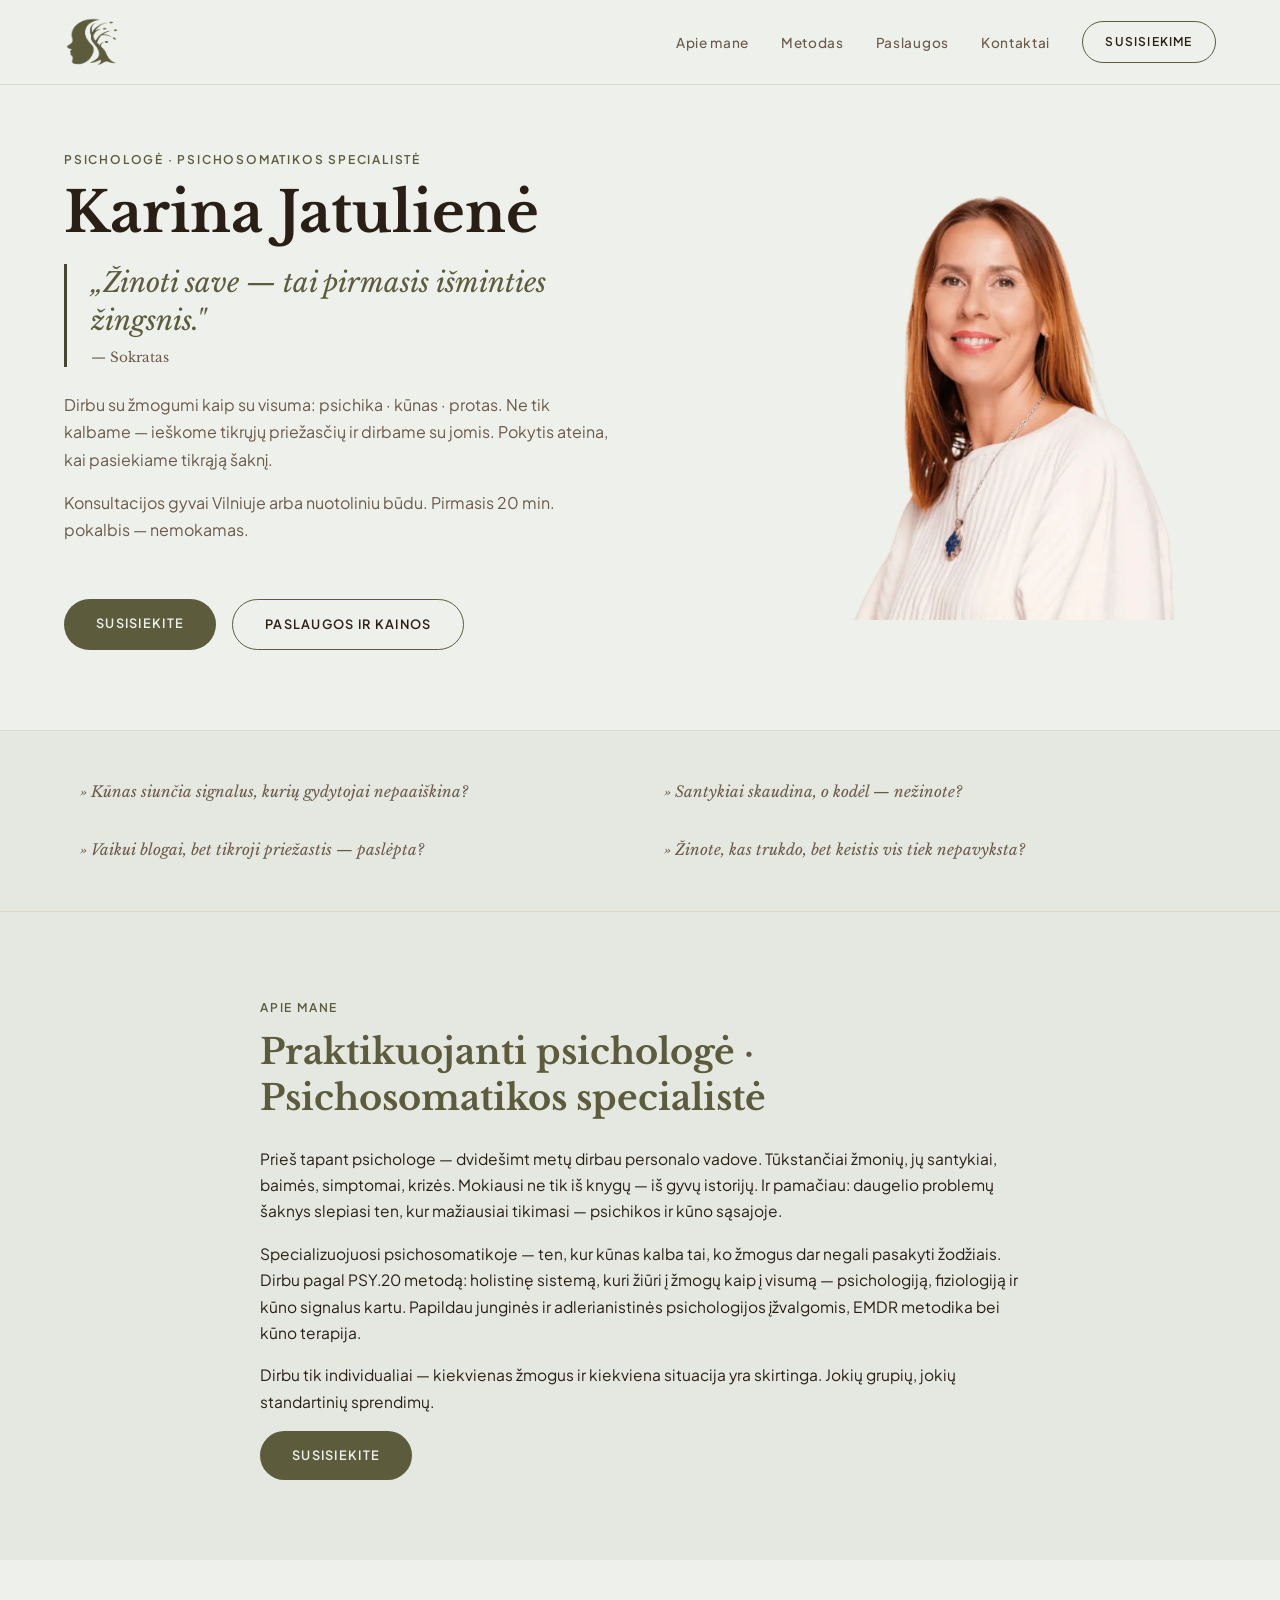
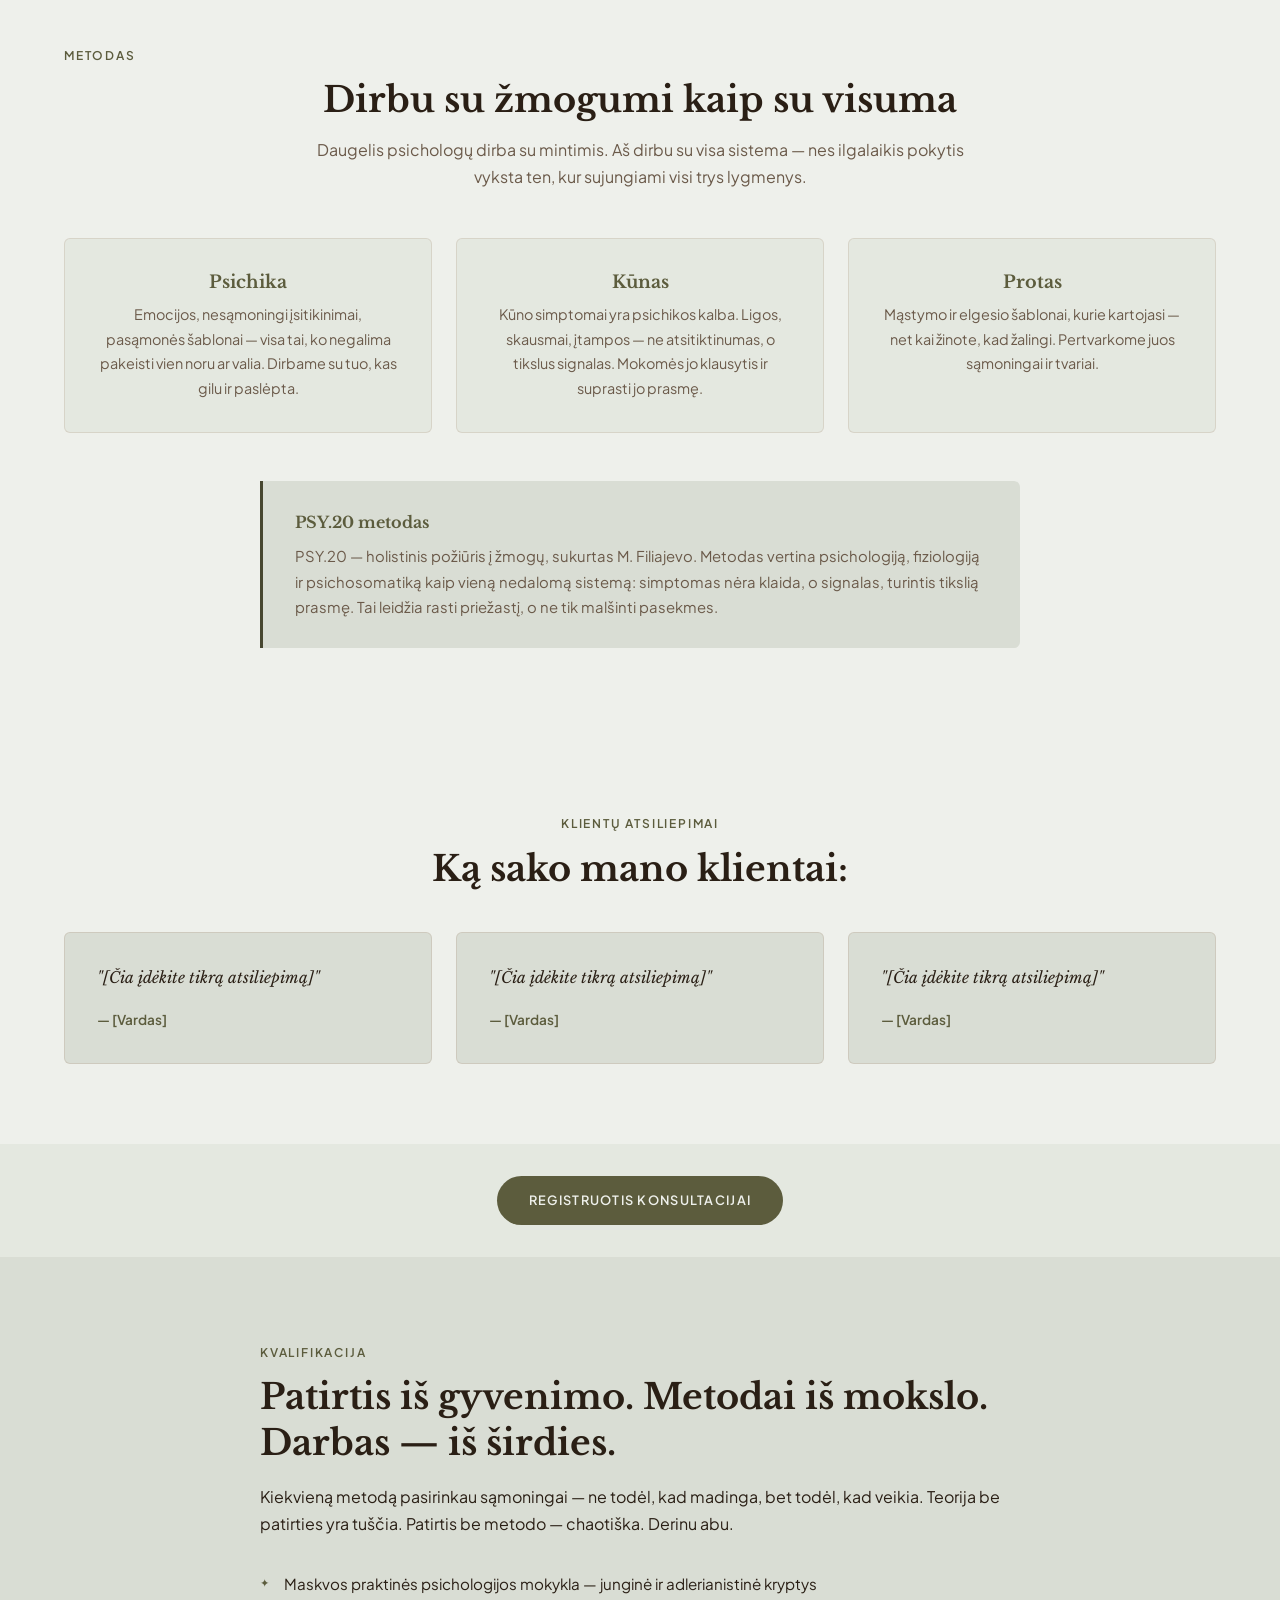
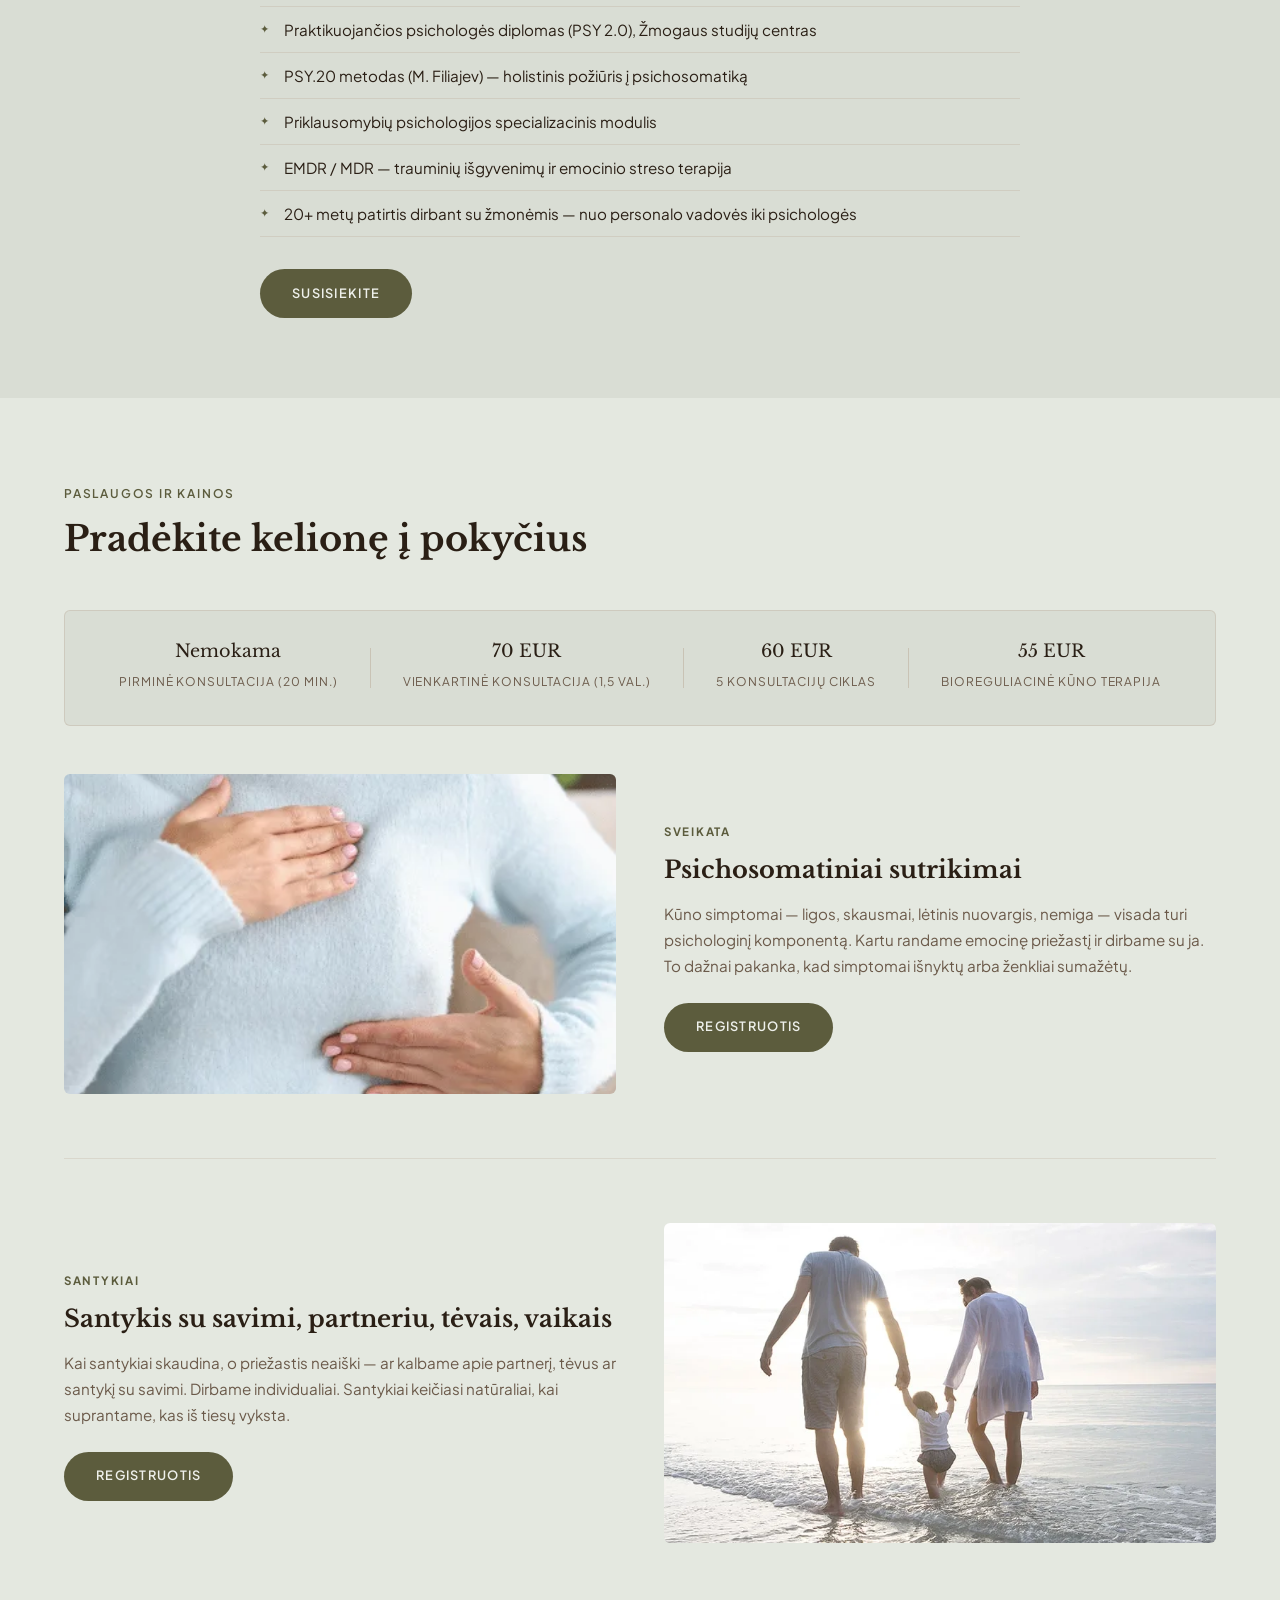
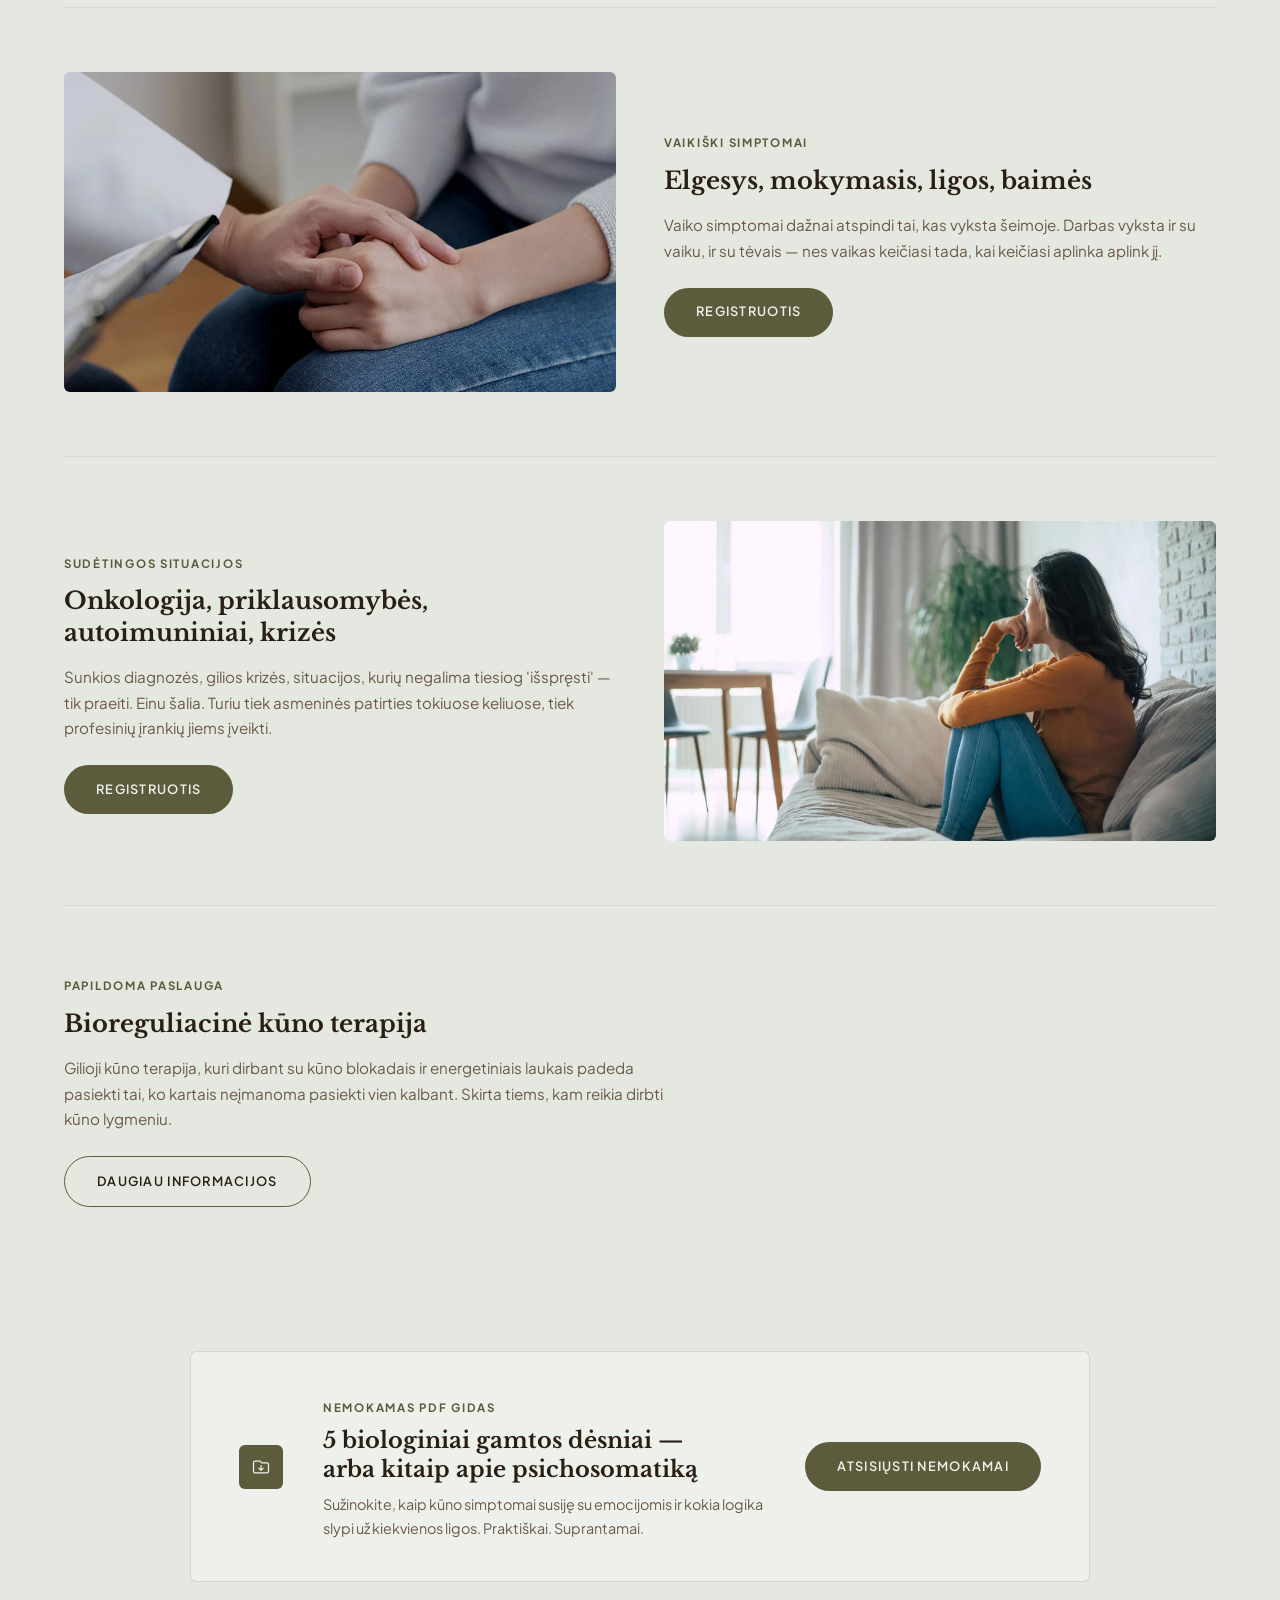
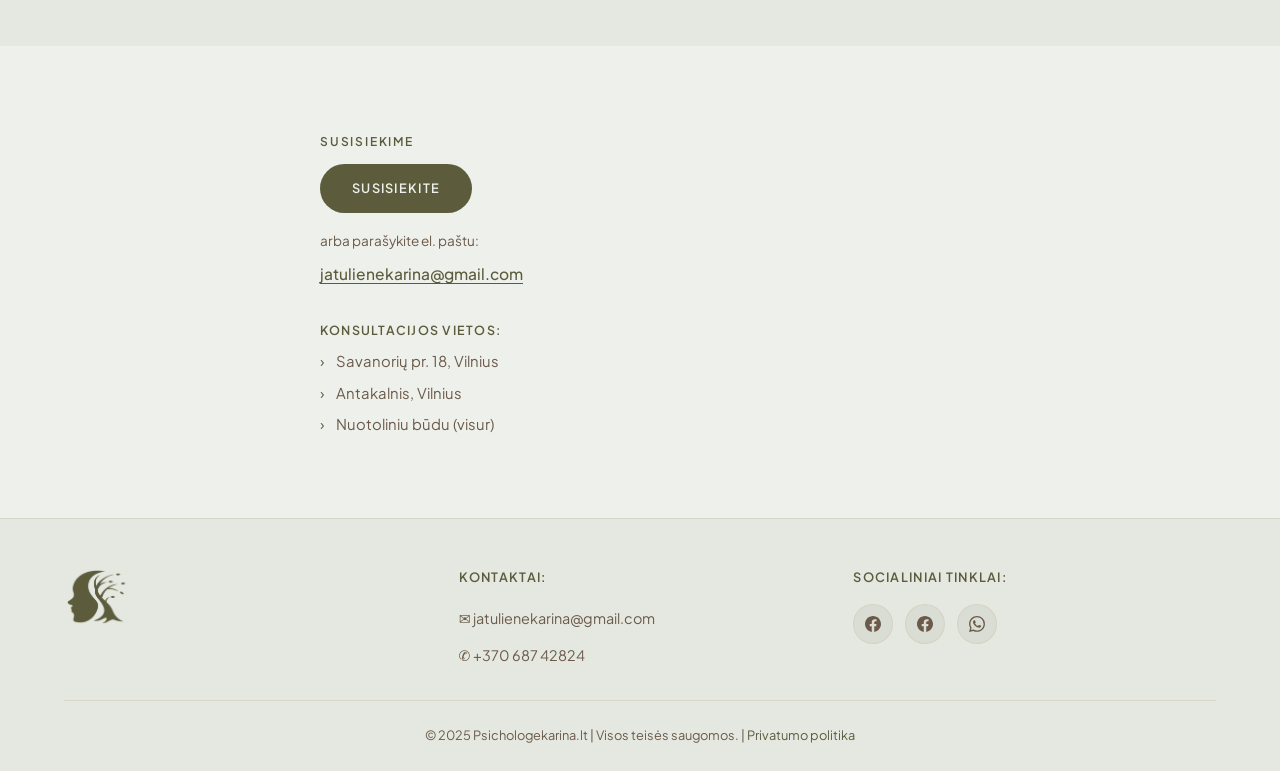
==== index.html @ c1a76a52 "Remove contact section title and intro text" ====
<!DOCTYPE html>
<html lang="lt">
<head>
  <meta charset="UTF-8">
  <meta name="viewport" content="width=device-width, initial-scale=1.0">
  <title>Psichologė Karina Jatulienė — Psichosomatika, Konsultacijos Vilniuje</title>
  <meta name="description" content="Praktikuojanti psichologė Karina Jatulienė, Vilnius. Psichosomatikos specialistė: kūno simptomai, santykiai, vaikų elgesys, onkologija. Registruokitės konsultacijai.">
  <meta name="keywords" content="psichologė, Karina Jatulienė, psichosomatika, psichologė Vilniuje, konsultacijos, psichologinė pagalba, santykiai, vaikų psichologas, PSY.20 metodas, Michail Filiajev">
  <meta name="robots" content="index, follow">
  <meta name="author" content="Karina Jatulienė">
  <link rel="canonical" href="https://psichologekarina.lt/">

  <!-- Open Graph / Facebook -->
  <meta property="og:type" content="website">
  <meta property="og:url" content="https://psichologekarina.lt/">
  <meta property="og:title" content="Psichologė Karina Jatulienė — Psichosomatika ir Konsultacijos">
  <meta property="og:description" content="Praktikuojanti psichologė, psichosomatikos specialistė. Konsultacijos dėl sveikatos, santykių, vaikų simptomų. Vilnius.">
  <meta property="og:image" content="https://psichologekarina.lt/assets/karina-face.png">
  <meta property="og:locale" content="lt_LT">

  <!-- Twitter Card -->
  <meta name="twitter:card" content="summary_large_image">
  <meta name="twitter:title" content="Psichologė Karina Jatulienė — Psichosomatika">
  <meta name="twitter:description" content="Praktikuojanti psichologė, psichosomatikos specialistė. Vilnius.">
  <meta name="twitter:image" content="https://psichologekarina.lt/assets/karina-face.png">

  <!-- Structured Data: Person + MedicalBusiness -->
  <script type="application/ld+json">
  {
    "@context": "https://schema.org",
    "@graph": [
      {
        "@type": "Person",
        "@id": "https://psichologekarina.lt/#person",
        "name": "Karina Jatulienė",
        "jobTitle": "Psichologė, psichosomatikos specialistė",
        "description": "Praktikuojanti psichologė Karina Jatulienė. Psichosomatikos specializacija, PSY.20 metodas (M. Filiajev), junginė ir adlerianistinė analizė, EMDR. 20+ metų patirtis dirbant su žmonėmis.",
        "url": "https://psichologekarina.lt/",
        "image": "https://psichologekarina.lt/assets/karina-face.png",
        "email": "jatulienekarina@gmail.com",
        "telephone": "+37068742824",
        "address": {
          "@type": "PostalAddress",
          "addressLocality": "Vilnius",
          "addressCountry": "LT"
        },
        "knowsAbout": ["psichosomatika", "santykių psichologija", "vaikų psichologija", "PSY.20 metodas", "EMDR terapija"]
      },
      {
        "@type": "MedicalBusiness",
        "@id": "https://psichologekarina.lt/#business",
        "name": "Psichologė Karina Jatulienė",
        "url": "https://psichologekarina.lt/",
        "telephone": "+37068742824",
        "email": "jatulienekarina@gmail.com",
        "image": "https://psichologekarina.lt/assets/logo.png",
        "description": "Psichologinės konsultacijos: psichosomatiniai sutrikimai, santykiai, vaikų simptomai, onkologiniai atvejai.",
        "address": {
          "@type": "PostalAddress",
          "addressLocality": "Vilnius",
          "addressCountry": "LT"
        },
        "priceRange": "€€",
        "medicalSpecialty": "Psichosomatika",
        "hasOfferCatalog": {
          "@type": "OfferCatalog",
          "name": "Psichologinės konsultacijos",
          "itemListElement": [
            {
              "@type": "Offer",
              "name": "Psichosomatiniai sutrikimai",
              "description": "Kūno simptomai visada turi psichologinį komponentą. Randame emocinę priežastį ir dirbame su ja.",
              "url": "https://psichologekarina.lt/#paslaugos"
            },
            {
              "@type": "Offer",
              "name": "Santykiai",
              "description": "Asmeninės konsultacijos: santykis su savimi, partneriu, tėvais, vaikais.",
              "url": "https://psichologekarina.lt/#paslaugos"
            },
            {
              "@type": "Offer",
              "name": "Vaikiški simptomai",
              "description": "Elgesys, mokymasis, ligos. Darbas su vaiku ir tėvais.",
              "url": "https://psichologekarina.lt/#paslaugos"
            },
            {
              "@type": "Offer",
              "name": "Sudėtingos diagnozės",
              "description": "Onkologija, priklausomybės, autoimuniniai sutrikimai.",
              "url": "https://psichologekarina.lt/#paslaugos"
            }
          ]
        }
      },
      {
        "@type": "FAQPage",
        "mainEntity": [
          {
            "@type": "Question",
            "name": "Ką gydo psichosomatika?",
            "acceptedAnswer": {
              "@type": "Answer",
              "text": "Psichosomatika nagrinėja ryšį tarp psichikos ir kūno. Bet kokie kūno simptomai turi psichosomatinį komponentą — nuo lėtinio nuovargio ir nemigos iki onkologinių susirgimų. Konsultacijos metu išsiaiškiname psichologines priežastis."
            }
          },
          {
            "@type": "Question",
            "name": "Kiek kainuoja psichologinė konsultacija pas Kariną Jatulienę?",
            "acceptedAnswer": {
              "@type": "Answer",
              "text": "Pirminė konsultacija (20 min.) nemokama. Vienkartinė konsultacija — 70 EUR (1,5 val.). Nuolatiniams klientams — 5 konsultacijų paketas po 60 EUR. Bioreguliacinė kūno terapija — 55 EUR. Konsultacijos vyksta Savanorių pr. 18 Vilniuje, Antakalnyje arba nuotoliniu būdu."
            }
          },
          {
            "@type": "Question",
            "name": "Ar konsultacijos vyksta nuotoliniu būdu?",
            "acceptedAnswer": {
              "@type": "Answer",
              "text": "Taip, konsultacijos galimos tiek gyvai Vilniuje, tiek nuotoliniu būdu. Susisiekite per WhatsApp +37068742824 dėl detalių."
            }
          }
        ]
      }
    ]
  }
  </script>

  <link rel="preconnect" href="https://fonts.googleapis.com">
  <link rel="preconnect" href="https://fonts.gstatic.com" crossorigin>
  <link href="https://fonts.googleapis.com/css2?family=Libre+Baskerville:ital,wght@0,400;0,700;1,400&family=Plus+Jakarta+Sans:wght@300;400;500;600&display=swap" rel="stylesheet">
  <link rel="icon" href="assets/logo.png" type="image/png">
  <link rel="stylesheet" href="style.css">
  <script src="https://identity.netlify.com/v1/netlify-identity-widget.js"></script>
</head>
<body>

  <!-- ===== HEADER ===== -->
  <header class="site-header" id="top">
    <div class="container">
      <div class="header-inner">
        <a href="#top" class="logo">
          <img src="assets/logo-olive.png" alt="Psichologė Karina">
        </a>
        <nav class="main-nav" id="main-nav">
          <ul>
            <li><a href="#apie-mane">Apie mane</a></li>
            <li><a href="#metodas">Metodas</a></li>
            <li><a href="#paslaugos">Paslaugos</a></li>
            <li><a href="#susisiekime">Kontaktai</a></li>
          </ul>
        </nav>
        <a href="#susisiekime" class="btn btn-outline header-cta">SUSISIEKIME</a>
        <button type="button" class="mobile-menu-btn" id="mobile-menu-btn" aria-label="Atidaryti meniu">
          <span></span><span></span><span></span>
        </button>
      </div>
    </div>
  </header>

  <!-- ===== HERO ===== -->
  <section class="hero">
    <div class="container">
      <div class="hero-inner">
        <div class="hero-content">
          <span class="section-label">PSICHOLOGĖ · PSICHOSOMATIKOS SPECIALISTĖ</span>
          <h1 class="hero-title">Karina Jatulienė</h1>
          <blockquote class="hero-quote">
            „Žinoti save — tai pirmasis išminties žingsnis."
            <cite>— Sokratas</cite>
          </blockquote>
          <p class="hero-text" data-hero-text>
            Dirbu su žmogumi kaip su visuma: <strong>psichika · kūnas · protas.</strong> Ne tik kalbame — ieškome tikrųjų priežasčių ir dirbame su jomis. Pokytis ateina, kai pasiekiame tikrąją šaknį.
          </p>
          <p class="hero-text" data-hero-text2>
            Konsultacijos gyvai Vilniuje arba nuotoliniu būdu. Pirmasis 20 min. pokalbis — nemokamas.
          </p>
          <div class="hero-cta">
            <a href="https://wa.me/37068742824" target="_blank" rel="noopener" class="btn btn-primary">Susisiekite</a>
            <a href="#paslaugos" class="btn btn-outline">PASLAUGOS IR KAINOS</a>
          </div>
        </div>
        <div class="hero-image">
          <img src="assets/karina-face.png" alt="Psichologė Karina Jatulienė">
        </div>
      </div>
    </div>
  </section>

  <!-- ===== KLAUSIMŲ JUOSTA ===== -->
  <section class="questions-strip">
    <div class="container">
      <div class="questions-grid">
        <div class="question-item">» Kūnas siunčia signalus, kurių gydytojai nepaaiškina?</div>
        <div class="question-item">» Santykiai skaudina, o kodėl — nežinote?</div>
        <div class="question-item">» Vaikui blogai, bet tikroji priežastis — paslėpta?</div>
        <div class="question-item">» Žinote, kas trukdo, bet keistis vis tiek nepavyksta?</div>
      </div>
    </div>
  </section>

  <!-- ===== APIE MANE ===== -->
  <section class="about" id="apie-mane">
    <div class="container">
      <div class="about-inner">
        <div class="about-content">
          <span class="section-label">APIE MANE</span>
          <h2 data-about-title>Praktikuojanti psichologė · Psichosomatikos specialistė</h2>

          <p data-about-p1>Prieš tapant psichologe — dvidešimt metų dirbau personalo vadove. Tūkstančiai žmonių, jų santykiai, baimės, simptomai, krizės. Mokiausi ne tik iš knygų — iš gyvų istorijų. Ir pamačiau: daugelio problemų šaknys slepiasi ten, kur mažiausiai tikimasi — psichikos ir kūno sąsajoje.</p>

          <p data-about-p2>Specializuojuosi psichosomatikoje — ten, kur kūnas kalba tai, ko žmogus dar negali pasakyti žodžiais. Dirbu pagal PSY.20 metodą: holistinę sistemą, kuri žiūri į žmogų kaip į visumą — psichologiją, fiziologiją ir kūno signalus kartu. Papildau junginės ir adlerianistinės psichologijos įžvalgomis, EMDR metodika bei kūno terapija.</p>

          <p data-about-p3>Dirbu tik individualiai — kiekvienas žmogus ir kiekviena situacija yra skirtinga. Jokių grupių, jokių standartinių sprendimų.</p>

          <a href="https://wa.me/37068742824" target="_blank" rel="noopener" class="btn btn-primary">Susisiekite</a>
        </div>
      </div>
    </div>
  </section>

  <!-- ===== KAIP DIRBU ===== -->
  <section class="method" id="metodas">
    <div class="container">
      <span class="section-label">METODAS</span>
      <h2>Dirbu su žmogumi kaip su visuma</h2>
      <p class="method-intro">Daugelis psichologų dirba su mintimis. Aš dirbu su visa sistema — nes ilgalaikis pokytis vyksta ten, kur sujungiami visi trys lygmenys.</p>
      <div class="method-grid">
        <div class="method-card">
          <h3>Psichika</h3>
          <p data-method-psyche>Emocijos, nesąmoningi įsitikinimai, pasąmonės šablonai — visa tai, ko negalima pakeisti vien noru ar valia. Dirbame su tuo, kas gilu ir paslėpta.</p>
        </div>
        <div class="method-card">
          <h3>Kūnas</h3>
          <p data-method-body>Kūno simptomai yra psichikos kalba. Ligos, skausmai, įtampos — ne atsitiktinumas, o tikslus signalas. Mokomės jo klausytis ir suprasti jo prasmę.</p>
        </div>
        <div class="method-card">
          <h3>Protas</h3>
          <p data-method-mind>Mąstymo ir elgesio šablonai, kurie kartojasi — net kai žinote, kad žalingi. Pertvarkome juos sąmoningai ir tvariai.</p>
        </div>
      </div>
      <div class="method-psy">
        <h4>PSY.20 metodas</h4>
        <p data-method-psy20>PSY.20 — holistinis požiūris į žmogų, sukurtas M. Filiajevo. Metodas vertina psichologiją, fiziologiją ir psichosomatiką kaip vieną nedalomą sistemą: simptomas nėra klaida, o signalas, turintis tikslią prasmę. Tai leidžia rasti priežastį, o ne tik malšinti pasekmes.</p>
      </div>
    </div>
  </section>

  <!-- ===== ATSILIEPIMAI ===== -->
  <section class="testimonials">
    <div class="container">
      <span class="section-label">KLIENTŲ ATSILIEPIMAI</span>
      <h2>Ką sako mano klientai:</h2>
      <div class="testimonials-grid">
        <!-- PAKEISKITE ŠIĄ SEKCIJĄ TIKRAIS ATSILIEPIMAIS -->
        <div class="testimonial-card">
          <p class="testimonial-text">"[Čia įdėkite tikrą atsiliepimą]"</p>
          <p class="testimonial-name">— [Vardas]</p>
        </div>
        <div class="testimonial-card">
          <p class="testimonial-text">"[Čia įdėkite tikrą atsiliepimą]"</p>
          <p class="testimonial-name">— [Vardas]</p>
        </div>
        <div class="testimonial-card">
          <p class="testimonial-text">"[Čia įdėkite tikrą atsiliepimą]"</p>
          <p class="testimonial-name">— [Vardas]</p>
        </div>
      </div>
    </div>
  </section>

  <div class="cta-bar">
    <div class="container">
      <a href="#susisiekime" class="btn btn-primary">REGISTRUOTIS KONSULTACIJAI</a>
    </div>
  </div>

  <!-- ===== KODĖL RINKTIS MANE ===== -->
  <section class="why-me">
    <div class="container">
      <div class="why-me-inner">
        <div class="why-me-content">
          <span class="section-label">KVALIFIKACIJA</span>
          <h2>Patirtis iš gyvenimo. Metodai iš mokslo. Darbas — iš širdies.</h2>
          <p>Kiekvieną metodą pasirinkau sąmoningai — ne todėl, kad madinga, bet todėl, kad veikia. Teorija be patirties yra tuščia. Patirtis be metodo — chaotiška. Derinu abu.</p>
          <ul class="why-list">
            <li>Maskvos praktinės psichologijos mokykla — junginė ir adlerianistinė kryptys</li>
            <li>Praktikuojančios psichologės diplomas (PSY 2.0), Žmogaus studijų centras</li>
            <li>PSY.20 metodas (M. Filiajev) — holistinis požiūris į psichosomatiką</li>
            <li>Priklausomybių psichologijos specializacinis modulis</li>
            <li>EMDR / MDR — trauminių išgyvenimų ir emocinio streso terapija</li>
            <li>20+ metų patirtis dirbant su žmonėmis — nuo personalo vadovės iki psichologės</li>
          </ul>
          <a href="https://wa.me/37068742824" target="_blank" rel="noopener" class="btn btn-primary">Susisiekite</a>
        </div>
      </div>
    </div>
  </section>


<!-- ===== PASLAUGOS ===== -->
  <section class="services" id="paslaugos">
    <div class="container">
      <span class="section-label">PASLAUGOS IR KAINOS</span>
      <h2>Pradėkite kelionę į pokyčius</h2>

      <div class="pricing-callout">
        <div class="pricing-item">
          <span class="pricing-value">Nemokama</span>
          <span class="pricing-label">Pirminė konsultacija (20 min.)</span>
        </div>
        <div class="pricing-divider"></div>
        <div class="pricing-item">
          <span class="pricing-value">70 EUR</span>
          <span class="pricing-label">Vienkartinė konsultacija (1,5 val.)</span>
        </div>
        <div class="pricing-divider"></div>
        <div class="pricing-item">
          <span class="pricing-value">60 EUR</span>
          <span class="pricing-label">5 konsultacijų ciklas</span>
        </div>
        <div class="pricing-divider"></div>
        <div class="pricing-item">
          <span class="pricing-value">55 EUR</span>
          <span class="pricing-label">Bioreguliacinė kūno terapija</span>
        </div>
      </div>

      <div class="service-row">
        <div class="service-image">
          <img src="assets/img22-min.png" alt="Psichosomatiniai sutrikimai">
        </div>
        <div class="service-content">
          <span class="service-tag">SVEIKATA</span>
          <h3>Psichosomatiniai sutrikimai</h3>
          <p data-s1>Kūno simptomai — ligos, skausmai, lėtinis nuovargis, nemiga — visada turi psichologinį komponentą. Kartu randame emocinę priežastį ir dirbame su ja. To dažnai pakanka, kad simptomai išnyktų arba ženkliai sumažėtų.</p>
          <a href="https://psichologekarina.lt/?fluent-booking=calendar&host=karina&event=90min-1" target="_blank" rel="noopener" class="btn btn-primary">REGISTRUOTIS</a>
        </div>
      </div>

      <div class="service-row reverse">
        <div class="service-image">
          <img src="assets/img24-min.jpg" alt="Santykiai">
        </div>
        <div class="service-content">
          <span class="service-tag">SANTYKIAI</span>
          <h3>Santykis su savimi, partneriu, tėvais, vaikais</h3>
          <p data-s2>Kai santykiai skaudina, o priežastis neaiški — ar kalbame apie partnerį, tėvus ar santykį su savimi. Dirbame individualiai. Santykiai keičiasi natūraliai, kai suprantame, kas iš tiesų vyksta.</p>
          <a href="https://psichologekarina.lt/?fluent-booking=calendar&host=karina&event=90min" target="_blank" rel="noopener" class="btn btn-primary">REGISTRUOTIS</a>
        </div>
      </div>

      <div class="service-row">
        <div class="service-image">
          <img src="assets/img21.jpg" alt="Vaikiški simptomai">
        </div>
        <div class="service-content">
          <span class="service-tag">VAIKIŠKI SIMPTOMAI</span>
          <h3>Elgesys, mokymasis, ligos, baimės</h3>
          <p data-s3>Vaiko simptomai dažnai atspindi tai, kas vyksta šeimoje. Darbas vyksta ir su vaiku, ir su tėvais — nes vaikas keičiasi tada, kai keičiasi aplinka aplink jį.</p>
          <a href="https://psichologekarina.lt/?fluent-booking=calendar&host=karina&event=90min-2" target="_blank" rel="noopener" class="btn btn-primary">REGISTRUOTIS</a>
        </div>
      </div>

      <div class="service-row reverse">
        <div class="service-image">
          <img src="assets/img23.webp" alt="Sudėtingos diagnozės">
        </div>
        <div class="service-content">
          <span class="service-tag">SUDĖTINGOS SITUACIJOS</span>
          <h3>Onkologija, priklausomybės, autoimuniniai, krizės</h3>
          <p data-s4>Sunkios diagnozės, gilios krizės, situacijos, kurių negalima "išspręsti" — tik praeiti. Einu šalia. Turiu tiek asmeninės patirties tokiuose keliuose, tiek profesinių įrankių jiems įveikti.</p>
          <a href="https://psichologekarina.lt/?fluent-booking=calendar&host=karina&event=90min-3" target="_blank" rel="noopener" class="btn btn-primary">REGISTRUOTIS</a>
        </div>
      </div>

      <div class="service-row service-row--full">
        <div class="service-content">
          <span class="service-tag">PAPILDOMA PASLAUGA</span>
          <h3>Bioreguliacinė kūno terapija</h3>
          <p data-s5>Gilioji kūno terapija, kuri dirbant su kūno blokadais ir energetiniais laukais padeda pasiekti tai, ko kartais neįmanoma pasiekti vien kalbant. Skirta tiems, kam reikia dirbti kūno lygmeniu.</p>
          <a href="https://www.facebook.com/BioenergetinisLT" target="_blank" rel="noopener" class="btn btn-outline">DAUGIAU INFORMACIJOS</a>
        </div>
      </div>
    </div>
  </section>

  <!-- ===== PDF GIDAS ===== -->
  <section class="pdf-section">
    <div class="container">
      <div class="pdf-card">
        <div class="pdf-icon">
          <svg viewBox="0 0 24 24" fill="none" stroke="currentColor" stroke-width="1.5"><path d="M12 10v6m0 0l-3-3m3 3l3-3M3 17V7a2 2 0 012-2h6l2 2h6a2 2 0 012 2v8a2 2 0 01-2 2H5a2 2 0 01-2-2z"/></svg>
        </div>
        <div class="pdf-text">
          <span class="pdf-label">NEMOKAMAS PDF GIDAS</span>
          <h3 class="pdf-title">5 biologiniai gamtos dėsniai —<br>arba kitaip apie psichosomatiką</h3>
          <p class="pdf-desc">Sužinokite, kaip kūno simptomai susiję su emocijomis ir kokia logika slypi už kiekvienos ligos. Praktiškai. Suprantamai.</p>
        </div>
        <div class="pdf-action">
          <a href="assets/psichosomatika-gidas.pdf" download class="btn btn-primary">Atsisiųsti nemokamai</a>
        </div>
      </div>
    </div>
  </section>

  <!-- ===== SUSISIEKIME ===== -->
  <section class="contact" id="susisiekime">
    <div class="container">
      <div class="contact-inner">
        <div class="contact-content">
          <span class="section-label">SUSISIEKIME</span>


          <div class="contact-ways">
            <a href="https://wa.me/37068742824" target="_blank" rel="noopener" class="btn btn-primary contact-whatsapp">Susisiekite</a>
            <p class="contact-or">arba parašykite el. paštu:</p>
            <a href="mailto:jatulienekarina@gmail.com" class="contact-email-link">jatulienekarina@gmail.com</a>
          </div>

          <div class="contact-locations">
            <p class="contact-location-label">Konsultacijos vietos:</p>
            <ul class="location-list">
              <li>Savanorių pr. 18, Vilnius</li>
              <li>Antakalnis, Vilnius</li>
              <li>Nuotoliniu būdu (visur)</li>
            </ul>
          </div>
        </div>
      </div>
    </div>
  </section>

  <!-- ===== FOOTER ===== -->
  <footer class="site-footer" id="kontaktai">
    <div class="container">
      <div class="footer-inner">
        <div class="footer-logo">
          <a href="#top">
            <img src="assets/logo-olive.png" alt="Psichologė Karina">
          </a>
        </div>
        <div class="footer-contacts">
          <h4>Kontaktai:</h4>
          <ul>
            <li><a href="mailto:jatulienekarina@gmail.com">✉ jatulienekarina@gmail.com</a></li>
            <li><a href="tel:+37068742824">✆ +370 687 42824</a></li>
          </ul>
        </div>
        <div class="footer-social">
          <h4>Socialiniai tinklai:</h4>
          <div class="social-icons">
            <a href="https://www.facebook.com/karina.dirkiene" target="_blank" rel="noopener" aria-label="Facebook — Karina Jatulienė" class="social-icon">
              <svg viewBox="0 0 24 24" fill="currentColor"><path d="M24 12.073c0-6.627-5.373-12-12-12s-12 5.373-12 12c0 5.99 4.388 10.954 10.125 11.854v-8.385H7.078v-3.47h3.047V9.43c0-3.007 1.792-4.669 4.533-4.669 1.312 0 2.686.235 2.686.235v2.953H15.83c-1.491 0-1.956.925-1.956 1.874v2.25h3.328l-.532 3.47h-2.796v8.385C19.612 23.027 24 18.062 24 12.073z"/></svg>
            </a>
            <a href="https://www.facebook.com/BioenergetinisLT" target="_blank" rel="noopener" aria-label="Facebook — Bioenergetinis" class="social-icon">
              <svg viewBox="0 0 24 24" fill="currentColor"><path d="M24 12.073c0-6.627-5.373-12-12-12s-12 5.373-12 12c0 5.99 4.388 10.954 10.125 11.854v-8.385H7.078v-3.47h3.047V9.43c0-3.007 1.792-4.669 4.533-4.669 1.312 0 2.686.235 2.686.235v2.953H15.83c-1.491 0-1.956.925-1.956 1.874v2.25h3.328l-.532 3.47h-2.796v8.385C19.612 23.027 24 18.062 24 12.073z"/></svg>
            </a>
            <a href="https://wa.me/37068742824" target="_blank" rel="noopener" aria-label="WhatsApp" class="social-icon">
              <svg viewBox="0 0 24 24" fill="currentColor"><path d="M17.472 14.382c-.297-.149-1.758-.867-2.03-.967-.273-.099-.471-.148-.67.15-.197.297-.767.966-.94 1.164-.173.199-.347.223-.644.075-.297-.15-1.255-.463-2.39-1.475-.883-.788-1.48-1.761-1.653-2.059-.173-.297-.018-.458.13-.606.134-.133.298-.347.446-.52.149-.174.198-.298.298-.497.099-.198.05-.371-.025-.52-.075-.149-.669-1.612-.916-2.207-.242-.579-.487-.5-.669-.51-.173-.008-.371-.01-.57-.01-.198 0-.52.074-.792.372-.272.297-1.04 1.016-1.04 2.479 0 1.462 1.065 2.875 1.213 3.074.149.198 2.096 3.2 5.077 4.487.709.306 1.262.489 1.694.625.712.227 1.36.195 1.871.118.571-.085 1.758-.719 2.006-1.413.248-.694.248-1.289.173-1.413-.074-.124-.272-.198-.57-.347m-5.421 7.403h-.004a9.87 9.87 0 0 1-5.031-1.378l-.361-.214-3.741.982.998-3.648-.235-.374a9.86 9.86 0 0 1-1.51-5.26c.001-5.45 4.436-9.884 9.888-9.884 2.64 0 5.122 1.03 6.988 2.898a9.825 9.825 0 0 1 2.893 6.994c-.003 5.45-4.437 9.884-9.885 9.884m8.413-18.297A11.815 11.815 0 0 0 12.05 0C5.495 0 .16 5.335.157 11.892c0 2.096.547 4.142 1.588 5.945L.057 24l6.305-1.654a11.882 11.882 0 0 0 5.683 1.448h.005c6.554 0 11.89-5.335 11.893-11.893a11.821 11.821 0 0 0-3.48-8.413z"/></svg>
            </a>
          </div>
        </div>
      </div>
      <div class="footer-bottom">
        <p>© 2025 Psichologekarina.lt | Visos teisės saugomos. | <a href="privatumas.html" class="footer-policy-link">Privatumo politika</a></p>
      </div>
    </div>
  </footer>

  <script src="script.js"></script>
</body>
</html>
---- style.css ----
/* ===== RESET & BASE ===== */
*, *::before, *::after { box-sizing: border-box; margin: 0; padding: 0; }

:root {
  --bg: #eef0eb;
  --bg-2: #e4e8e0;
  --bg-3: #d9ddd4;
  --text: #2a1f15;
  --text-muted: #6b5a4a;
  --accent: #5c5c3d;
  --accent-dark: #474730;
  --white: #ffffff;
  --font-serif: 'Libre Baskerville', Georgia, serif;
  --font-sans: 'Plus Jakarta Sans', system-ui, sans-serif;
  --max-w: 1200px;
  --radius: 6px;
  --btn-radius: 50px;
  --transition: 0.3s ease;
}

html { scroll-behavior: smooth; }

body {
  background: var(--bg);
  color: var(--text);
  font-family: var(--font-sans);
  font-size: 16px;
  line-height: 1.7;
}

img { max-width: 100%; height: auto; display: block; }
a { color: inherit; text-decoration: none; }
ul { list-style: none; }

/* ===== TYPOGRAPHY ===== */
h1, h2, h3 { font-family: var(--font-serif); line-height: 1.3; }
h2 { font-size: clamp(1.5rem, 3vw, 2.2rem); margin-bottom: 1rem; }
h3 { font-size: clamp(1.1rem, 2vw, 1.5rem); margin-bottom: 0.75rem; }
p { margin-bottom: 1rem; color: var(--text); }
p:last-child { margin-bottom: 0; }

.section-label {
  display: inline-block;
  font-family: var(--font-sans);
  font-size: 0.75rem;
  font-weight: 600;
  letter-spacing: 0.15em;
  color: var(--accent);
  text-transform: uppercase;
  margin-bottom: 0.75rem;
}

/* ===== LAYOUT ===== */
.container {
  max-width: var(--max-w);
  margin: 0 auto;
  padding: 0 1.5rem;
}

section { padding: 5rem 0; }

/* ===== BUTTONS ===== */
.btn {
  display: inline-block;
  padding: 0.85rem 2rem;
  font-family: var(--font-sans);
  font-size: 0.8rem;
  font-weight: 600;
  letter-spacing: 0.1em;
  text-transform: uppercase;
  border-radius: var(--btn-radius);
  transition: var(--transition);
  cursor: pointer;
  border: none;
}

.btn-primary {
  background: var(--accent);
  color: var(--bg);
}
.btn-primary:hover { background: var(--accent-dark); }

.btn-outline {
  background: transparent;
  color: var(--text);
  border: 1.5px solid var(--accent);
}
.btn-outline:hover { background: var(--accent); color: var(--bg); }

/* ===== HEADER ===== */
.site-header {
  position: fixed;
  top: 0; left: 0; right: 0;
  z-index: 100;
  background: rgba(238,240,235,0.96);
  -webkit-backdrop-filter: blur(8px);
  backdrop-filter: blur(8px);
  border-bottom: 1px solid rgba(139,94,60,0.15);
  padding: 1rem 0;
}

.header-inner {
  display: flex;
  align-items: center;
  gap: 2rem;
}

.logo img { height: 52px; width: auto; }

.main-nav { margin-left: auto; }
.main-nav ul { display: flex; gap: 2rem; }
.main-nav a {
  font-size: 0.85rem;
  font-weight: 500;
  letter-spacing: 0.05em;
  color: var(--text-muted);
  transition: var(--transition);
}
.main-nav a:hover { color: var(--accent); }

.header-cta { font-size: 0.75rem; padding: 0.6rem 1.4rem; flex-shrink: 0; }

.mobile-menu-btn {
  display: none;
  flex-direction: column;
  gap: 5px;
  background: none;
  border: none;
  cursor: pointer;
  padding: 4px;
  margin-left: auto;
}
.mobile-menu-btn span {
  display: block;
  width: 24px;
  height: 2px;
  background: var(--text);
  transition: var(--transition);
}

/* ===== HERO ===== */
.hero {
  padding: 9rem 0 5rem;
  background: var(--bg);
}

.hero-title {
  font-family: var(--font-serif);
  font-size: clamp(2.2rem, 5vw, 3.5rem);
  color: var(--text);
  margin-bottom: 1.25rem;
  line-height: 1.1;
}

.hero-cta {
  display: flex;
  gap: 1rem;
  flex-wrap: wrap;
  margin-top: 2rem;
}

.hero-inner {
  display: grid;
  grid-template-columns: 1fr 1fr;
  gap: 4rem;
  align-items: center;
}

.hero-quote {
  font-family: var(--font-serif);
  font-style: italic;
  font-size: clamp(1.2rem, 2.5vw, 1.7rem);
  color: var(--accent);
  border-left: 3px solid var(--accent-dark);
  padding-left: 1.5rem;
  margin-bottom: 1.5rem;
  line-height: 1.4;
}
.hero-quote cite {
  display: block;
  font-size: 0.85rem;
  font-style: normal;
  color: var(--text-muted);
  margin-top: 0.5rem;
}

.hero-text { color: var(--text-muted); font-size: 1rem; }

.hero-content .btn { margin-top: 1.5rem; }

.hero-image img {
  border-radius: 4px;
  object-fit: cover;
  max-height: 600px;
  width: 100%;
}

/* ===== QUESTIONS STRIP ===== */
.questions-strip {
  padding: 2.5rem 0;
  background: var(--bg-2);
  border-top: 1px solid rgba(139,94,60,0.12);
  border-bottom: 1px solid rgba(139,94,60,0.12);
}

.questions-grid {
  display: grid;
  grid-template-columns: repeat(2, 1fr);
  gap: 1rem;
}

.question-item {
  font-family: var(--font-serif);
  font-style: italic;
  color: var(--text-muted);
  font-size: 0.95rem;
  padding: 0.5rem 1rem;
}

/* ===== ABOUT ===== */
.about { background: var(--bg-2); }

.about-inner {
  max-width: 760px;
  margin: 0 auto;
}

.about-content h2 { color: var(--accent); margin-bottom: 1.5rem; }

.about-content p { font-size: 0.97rem; color: var(--text); }

.about-cta-text {
  background: rgba(139,94,60,0.07);
  border-left: 3px solid var(--accent-dark);
  padding: 1.5rem;
  margin: 2rem 0;
  border-radius: 0 var(--radius) var(--radius) 0;
}
.about-cta-text p { margin-bottom: 0.75rem; }
.about-list { margin: 1.5rem 0; }
.about-cta-text em { color: var(--text-muted); }
.about-cta-text strong { color: var(--accent); font-family: var(--font-serif); font-size: 1.1rem; }

/* ===== TESTIMONIALS ===== */
.testimonials { background: var(--bg); text-align: center; }
.testimonials h2 { margin-bottom: 2.5rem; }

.testimonials-grid {
  display: grid;
  grid-template-columns: repeat(3, 1fr);
  gap: 1.5rem;
}

.testimonial-card {
  background: var(--bg-3);
  border: 1px solid rgba(139,94,60,0.15);
  border-radius: var(--radius);
  padding: 2rem;
  text-align: left;
}

.testimonial-text {
  font-family: var(--font-serif);
  font-style: italic;
  color: var(--text);
  font-size: 0.97rem;
  margin-bottom: 1rem;
}

.testimonial-name {
  color: var(--accent);
  font-size: 0.85rem;
  font-weight: 600;
  margin-bottom: 0;
}

/* ===== CTA BAR ===== */
.cta-bar {
  padding: 2rem 0;
  background: var(--bg-2);
  text-align: center;
}

/* ===== WHY ME ===== */
.why-me { background: var(--bg-3); }

.why-me-inner {
  max-width: 760px;
  margin: 0 auto;
}

.why-me-content .section-label { color: var(--accent); }
.why-me-content h2 { margin-bottom: 1rem; }

.why-list { margin: 1.5rem 0 2rem; }
.why-list li {
  padding: 0.6rem 0;
  padding-left: 1.5rem;
  position: relative;
  color: var(--text);
  font-size: 0.95rem;
  border-bottom: 1px solid rgba(139,94,60,0.12);
}
.why-list li::before {
  content: '✦';
  position: absolute;
  left: 0;
  color: var(--accent);
  font-size: 0.7rem;
  top: 0.75rem;
}

.why-me-image img {
  border-radius: var(--radius);
  width: 100%;
  height: 400px;
  object-fit: cover;
}

/* ===== CERTS ===== */
.certs { background: var(--bg); padding: 3rem 0; }
.certs h3 { text-align: center; margin-bottom: 2rem; color: var(--text-muted); font-size: 1rem; font-family: var(--font-sans); font-weight: 500; }
.certs-grid {
  display: grid;
  grid-template-columns: repeat(3, 1fr);
  gap: 1.5rem;
}
.certs-grid img {
  border-radius: var(--radius);
  opacity: 0.85;
  transition: var(--transition);
  border: 1px solid rgba(139,94,60,0.15);
}
.certs-grid img:hover { opacity: 1; }

/* ===== METHOD ===== */
.method { background: var(--bg); }
.method > .container > h2 { text-align: center; margin-bottom: 0.75rem; }
.method-intro { text-align: center; color: var(--text-muted); max-width: 680px; margin: 0 auto 3rem; }

.method-grid {
  display: grid;
  grid-template-columns: repeat(3, 1fr);
  gap: 1.5rem;
  margin-bottom: 3rem;
}

.method-card {
  background: var(--bg-2);
  border: 1px solid rgba(139,94,60,0.15);
  border-radius: var(--radius);
  padding: 2rem;
  text-align: center;
}

.method-icon {
  font-family: var(--font-serif);
  font-size: 1.2rem;
  color: var(--accent);
  margin-bottom: 0.75rem;
}

.method-card h3 {
  font-size: 1.1rem;
  color: var(--accent);
  margin-bottom: 0.5rem;
}

.method-card p { font-size: 0.9rem; color: var(--text-muted); margin: 0; }

.method-psy {
  background: var(--bg-3);
  border-left: 3px solid var(--accent-dark);
  border-radius: 0 var(--radius) var(--radius) 0;
  padding: 1.75rem 2rem;
  max-width: 760px;
  margin: 0 auto;
}
.method-psy h4 {
  font-family: var(--font-serif);
  font-size: 1rem;
  color: var(--accent);
  margin-bottom: 0.5rem;
}
.method-psy p { font-size: 0.93rem; color: var(--text-muted); margin: 0; }

/* ===== PRICING CALLOUT ===== */
.pricing-callout {
  display: flex;
  align-items: center;
  justify-content: center;
  gap: 2rem;
  flex-wrap: nowrap;
  background: var(--bg-3);
  border-radius: var(--radius);
  padding: 2rem 2.5rem;
  margin-bottom: 3rem;
  border: 1px solid rgba(139,94,60,0.15);
}

.pricing-item {
  text-align: center;
}
.pricing-value {
  font-family: var(--font-serif);
  font-size: 1.1rem;
  font-weight: 400;
  color: var(--text);
  display: block;
  line-height: 1;
  margin-bottom: 0.3rem;
}
.pricing-label {
  font-size: 0.75rem;
  color: var(--text-muted);
  text-transform: uppercase;
  letter-spacing: 0.08em;
}
.pricing-divider {
  width: 1px;
  height: 40px;
  background: rgba(139,94,60,0.2);
}

/* ===== SERVICES ===== */
.services { background: var(--bg-2); }
.services > .container > h2 { margin-bottom: 3rem; }

.service-row {
  display: grid;
  grid-template-columns: 1fr 1fr;
  gap: 3rem;
  align-items: center;
  margin-bottom: 4rem;
  padding-bottom: 4rem;
  border-bottom: 1px solid rgba(139,94,60,0.12);
}
.service-row:last-child { margin-bottom: 0; padding-bottom: 0; border-bottom: none; }
.service-row--full { grid-template-columns: 1fr; max-width: 600px; }
.service-row.reverse { direction: rtl; }
.service-row.reverse > * { direction: ltr; }

.service-image img {
  border-radius: var(--radius);
  width: 100%;
  height: 320px;
  object-fit: cover;
}

.service-tag {
  display: inline-block;
  font-size: 0.72rem;
  font-weight: 700;
  letter-spacing: 0.15em;
  color: var(--accent);
  text-transform: uppercase;
  margin-bottom: 0.75rem;
}

.service-content h3 { margin-bottom: 1rem; }
.service-content p { color: var(--text-muted); font-size: 0.95rem; margin-bottom: 1.5rem; }

/* ===== PDF SECTION ===== */
.pdf-section {
  background: var(--bg-2);
  padding: 4rem 0;
}

.pdf-card {
  display: flex;
  align-items: center;
  gap: 2.5rem;
  background: var(--bg);
  border: 1px solid rgba(139,94,60,0.2);
  border-radius: var(--radius);
  padding: 2.5rem 3rem;
  max-width: 900px;
  margin: 0 auto;
}

.pdf-icon {
  flex-shrink: 0;
  width: 44px;
  height: 44px;
  background: var(--accent);
  border-radius: var(--radius);
  display: flex;
  align-items: center;
  justify-content: center;
  color: var(--bg);
}
.pdf-icon svg { width: 20px; height: 20px; }

.pdf-text { flex: 1; }

.pdf-label {
  display: inline-block;
  font-size: 0.72rem;
  font-weight: 700;
  letter-spacing: 0.15em;
  color: var(--accent);
  text-transform: uppercase;
  margin-bottom: 0.5rem;
}

.pdf-title {
  font-family: var(--font-serif);
  font-size: clamp(1.1rem, 2vw, 1.4rem);
  color: var(--text);
  margin-bottom: 0.5rem;
  line-height: 1.3;
}

.pdf-desc {
  font-size: 0.9rem;
  color: var(--text-muted);
  margin: 0;
}

.pdf-action { flex-shrink: 0; }

@media (max-width: 700px) {
  .pdf-card { flex-direction: column; padding: 2rem; text-align: center; }
  .pdf-action .btn { width: 100%; text-align: center; }
}

/* ===== CONTACT ===== */
.contact { background: var(--bg); }

.contact-inner {
  max-width: 640px;
  margin: 0 auto;
}

.contact-content h2 { margin-bottom: 0.5rem; }
.contact-content > p { color: var(--text-muted); margin-bottom: 2rem; }

.contact-ways { margin-bottom: 2rem; }
.contact-whatsapp { display: inline-block; margin-bottom: 1rem; }
.contact-or { font-size: 0.85rem; color: var(--text-muted); margin-bottom: 0.5rem; }
.contact-email-link {
  color: var(--accent);
  font-weight: 500;
  font-size: 0.97rem;
  text-decoration: underline;
  text-underline-offset: 3px;
}

.contact-locations { margin-top: 2rem; }
.contact-location-label {
  font-size: 0.78rem;
  font-weight: 600;
  letter-spacing: 0.1em;
  text-transform: uppercase;
  color: var(--accent);
  margin-bottom: 0.5rem;
}
.location-list { display: flex; flex-direction: column; gap: 0.4rem; }
.location-list li {
  font-size: 0.93rem;
  color: var(--text-muted);
  padding-left: 1rem;
  position: relative;
}
.location-list li::before {
  content: '›';
  position: absolute;
  left: 0;
  color: var(--accent);
}

.contact-form { display: flex; flex-direction: column; gap: 1rem; }

.form-input {
  background: var(--bg-3);
  border: 1px solid rgba(200,169,126,0.2);
  border-radius: var(--radius);
  padding: 0.85rem 1rem;
  color: var(--text);
  font-family: var(--font-sans);
  font-size: 0.95rem;
  transition: var(--transition);
  width: 100%;
}
.form-input::placeholder { color: var(--text-muted); }
.form-input:focus {
  outline: none;
  border-color: var(--accent);
}

textarea.form-input { resize: vertical; min-height: 120px; }

/* ===== FOOTER ===== */
.site-footer {
  background: var(--bg-2);
  padding: 3rem 0 1.5rem;
  border-top: 1px solid rgba(139,94,60,0.15);
}

.footer-inner {
  display: grid;
  grid-template-columns: 1fr 1fr 1fr;
  gap: 2rem;
  padding-bottom: 2rem;
  border-bottom: 1px solid rgba(139,94,60,0.12);
}

.footer-logo img { height: 60px; width: auto; }

.footer-contacts h4,
.footer-social h4 {
  font-family: var(--font-sans);
  font-size: 0.8rem;
  font-weight: 600;
  letter-spacing: 0.1em;
  text-transform: uppercase;
  color: var(--accent);
  margin-bottom: 1rem;
}

.footer-contacts ul { display: flex; flex-direction: column; gap: 0.6rem; }
.footer-contacts a {
  color: var(--text-muted);
  font-size: 0.9rem;
  transition: var(--transition);
}
.footer-contacts a:hover { color: var(--accent); }

.social-icons { display: flex; gap: 0.75rem; }
.social-icon {
  width: 40px;
  height: 40px;
  background: var(--bg-3);
  border: 1px solid rgba(200,169,126,0.2);
  border-radius: 50%;
  display: flex;
  align-items: center;
  justify-content: center;
  color: var(--text-muted);
  transition: var(--transition);
}
.social-icon svg { width: 16px; height: 16px; }
.social-icon:hover { background: var(--accent); color: var(--bg); border-color: var(--accent); }

.footer-bottom {
  padding-top: 1.5rem;
  text-align: center;
}
.privacy-container { max-width: 780px; }
.footer-policy-link { color: var(--accent); }
.footer-policy-link:hover { color: var(--accent-dark); }

.footer-bottom p {
  font-size: 0.8rem;
  color: var(--text-muted);
  margin: 0;
}

/* ===== MOBILE ===== */
@media (max-width: 900px) {
  .header-cta { display: none; }
  .main-nav { display: none; margin-left: auto; }
  .main-nav.open {
    display: block;
    position: fixed;
    top: 76px; left: 0; right: 0;
    background: var(--bg-2);
    padding: 2rem 1.5rem;
    border-bottom: 1px solid rgba(139,94,60,0.15);
  }
  .main-nav.open ul { flex-direction: column; gap: 0; }
  .main-nav.open a {
    display: block;
    padding: 1rem 0;
    font-size: 1rem;
    border-bottom: 1px solid rgba(200,169,126,0.08);
    color: var(--text);
  }
  .mobile-menu-btn { display: flex; }

  .hero { padding: 8rem 0 3rem; }
  .hero-inner { grid-template-columns: 1fr; gap: 2rem; }
  .hero-image { order: -1; }
  .hero-image img { max-height: 380px; }

  .questions-grid { grid-template-columns: 1fr; }

  .why-me-image img { height: 260px; }

  .testimonials-grid { grid-template-columns: 1fr; }

  .service-row,
  .service-row.reverse {
    grid-template-columns: 1fr;
    direction: ltr;
    gap: 1.5rem;
  }
  .service-image img { height: 220px; }

  .method-grid { grid-template-columns: 1fr; }
  .certs-grid { grid-template-columns: 1fr; }
  .pricing-callout { gap: 1.5rem; }
  .pricing-divider { width: 40px; height: 1px; }

  .footer-inner { grid-template-columns: 1fr; gap: 1.5rem; }

  .pdf-inner { flex-direction: column; align-items: flex-start; }
}

@media (max-width: 600px) {
  section { padding: 3rem 0; }
  h2 { font-size: 1.4rem; }
}
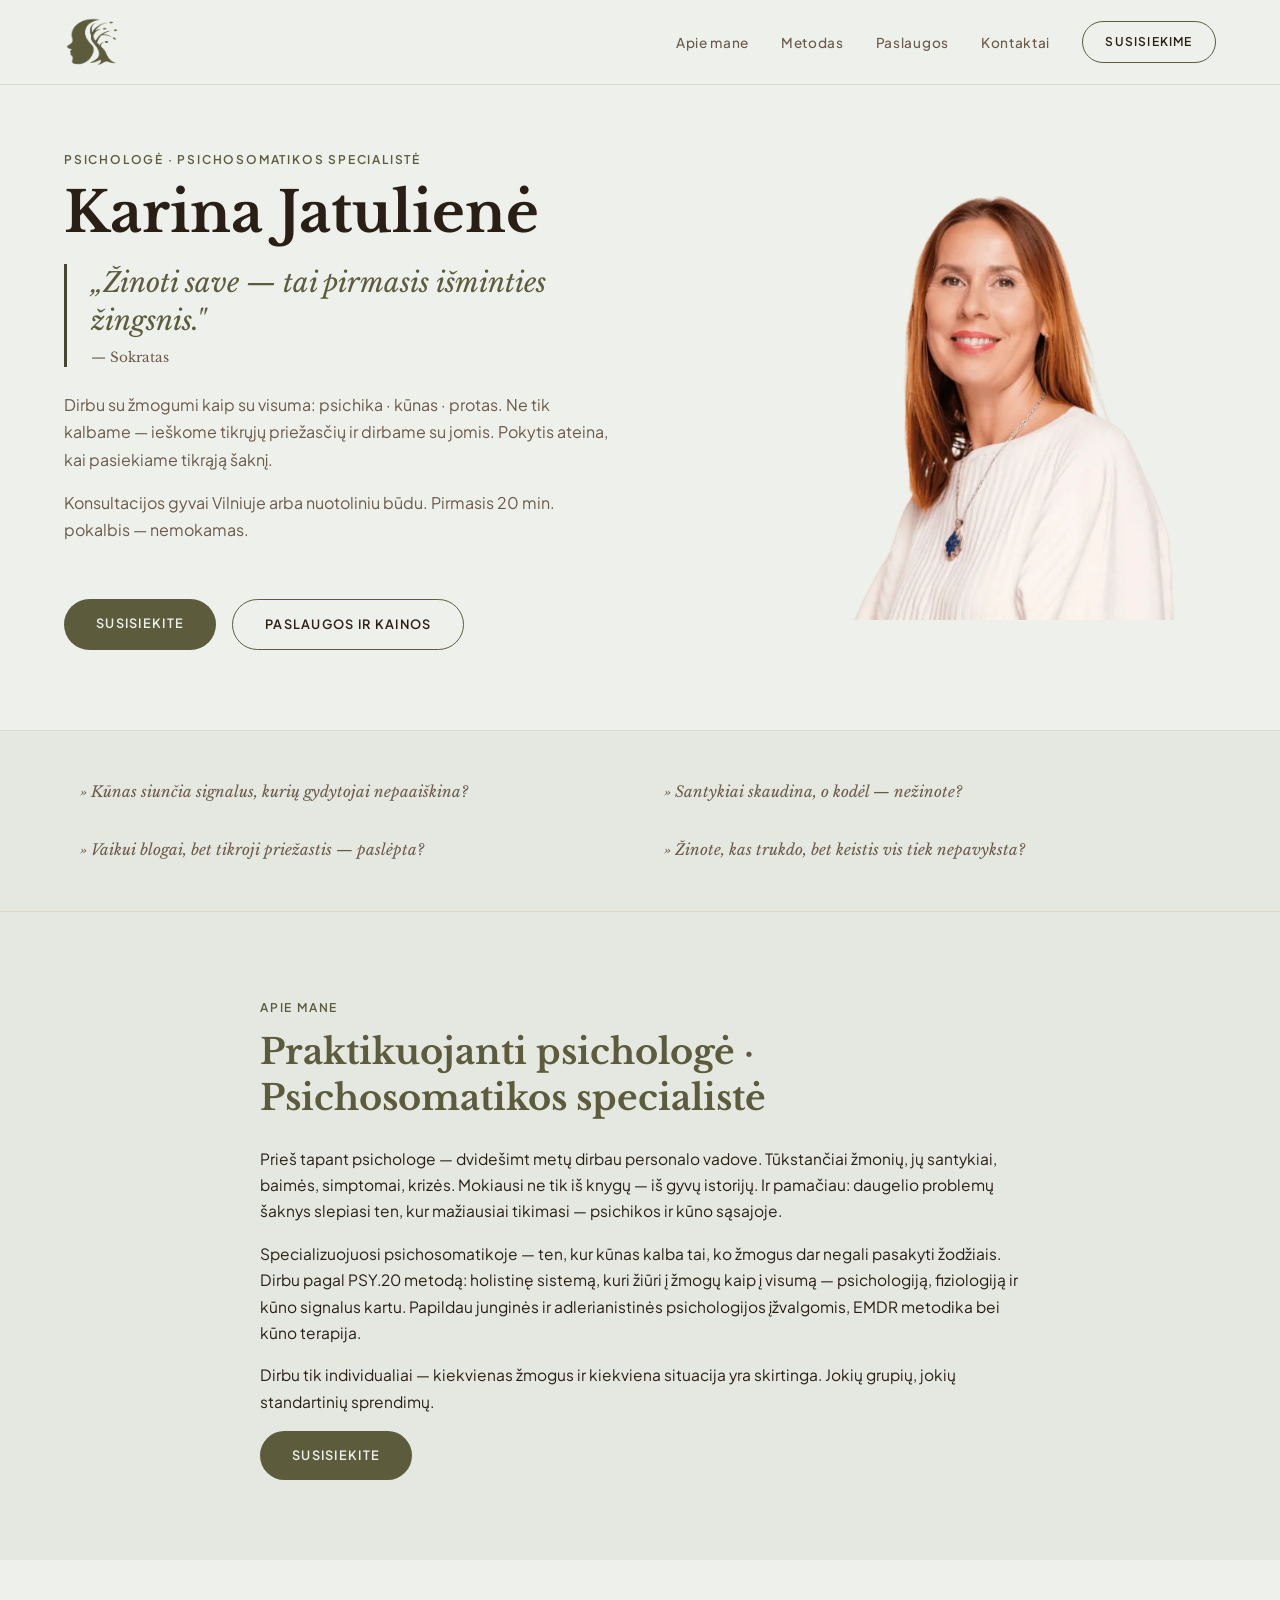
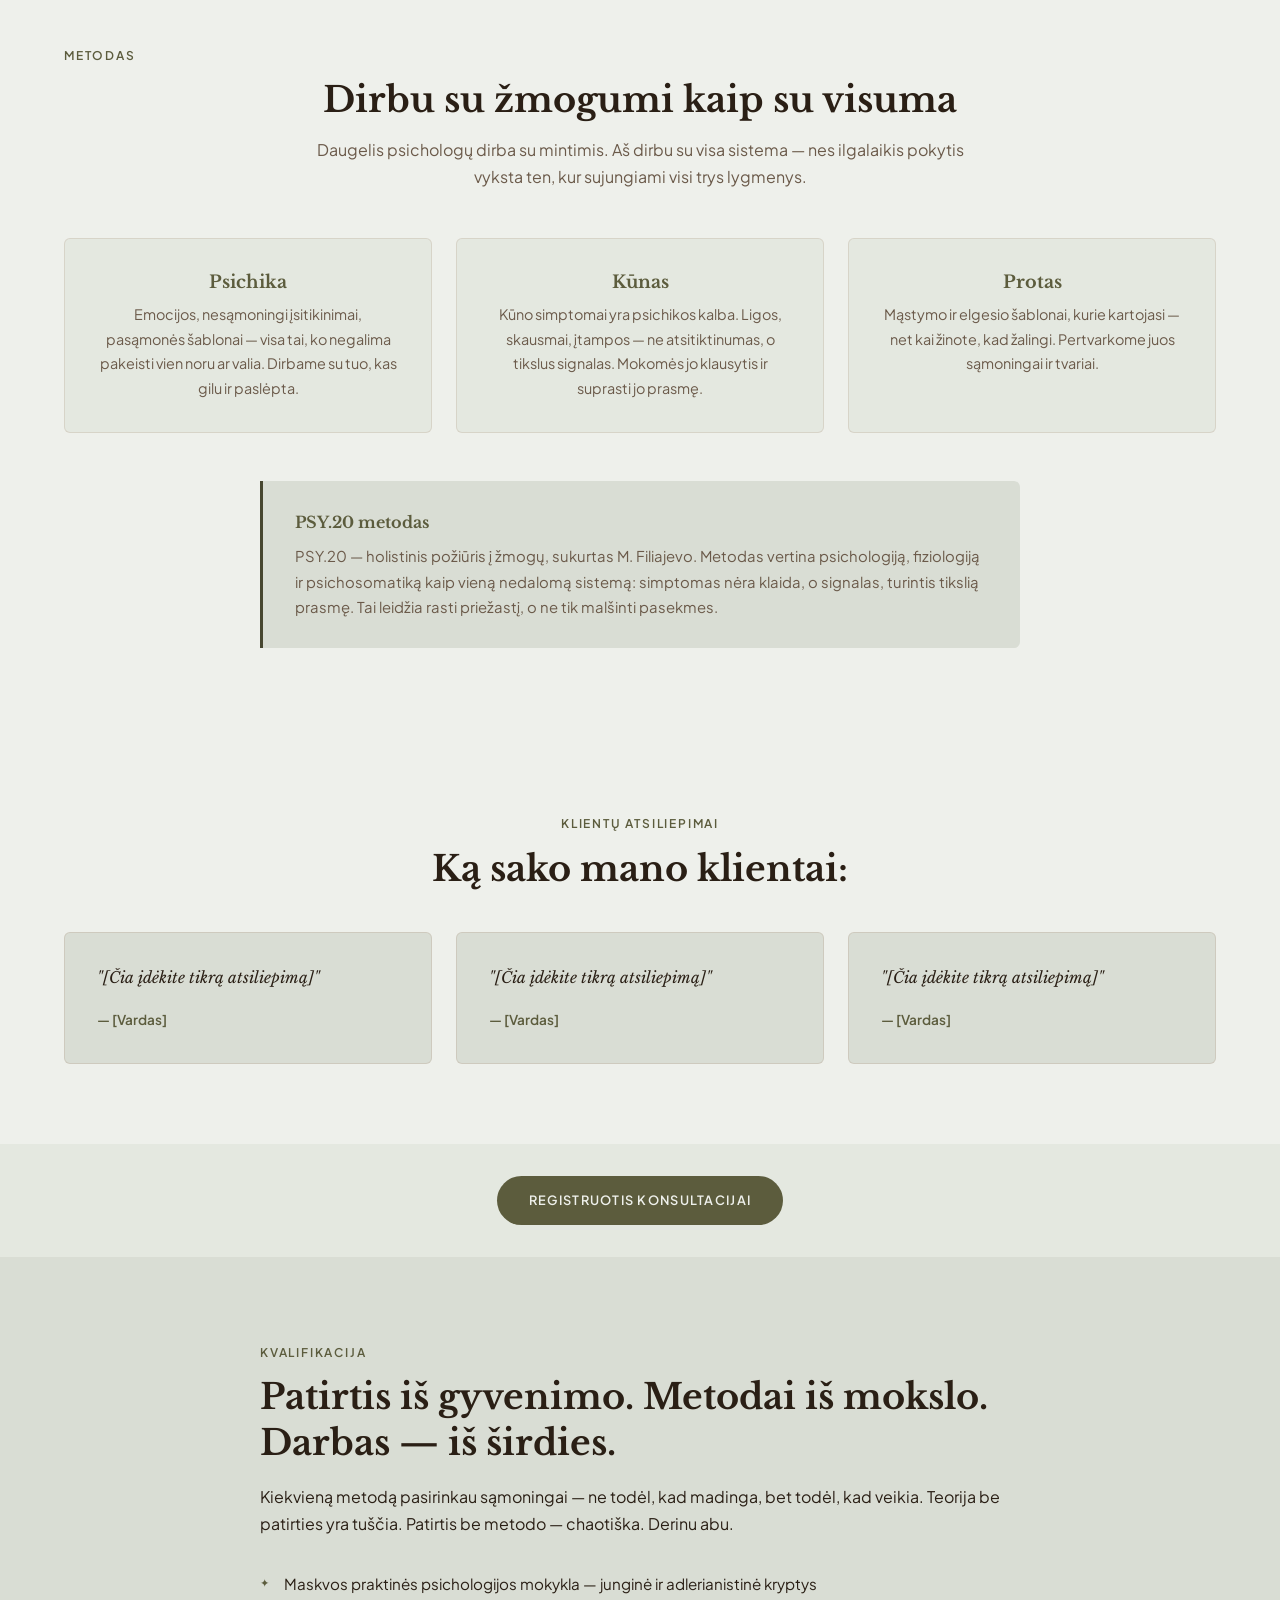
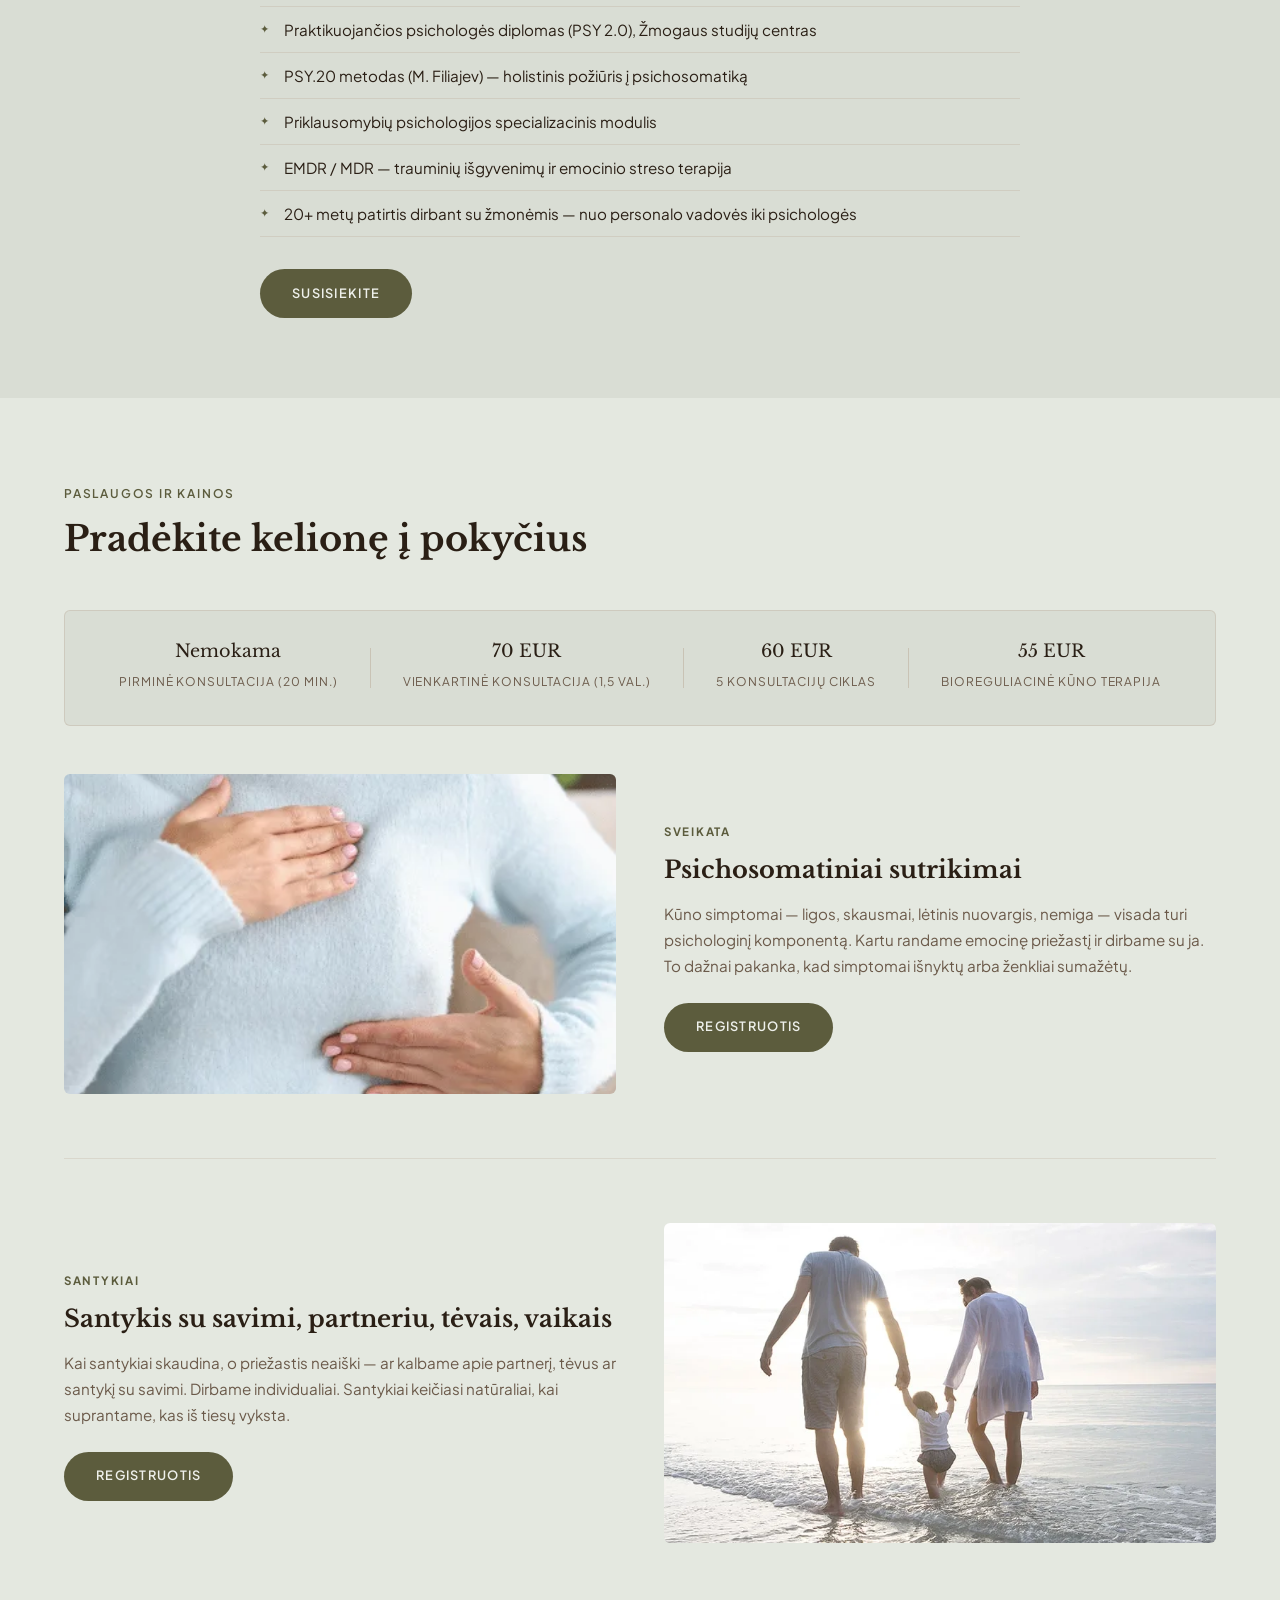
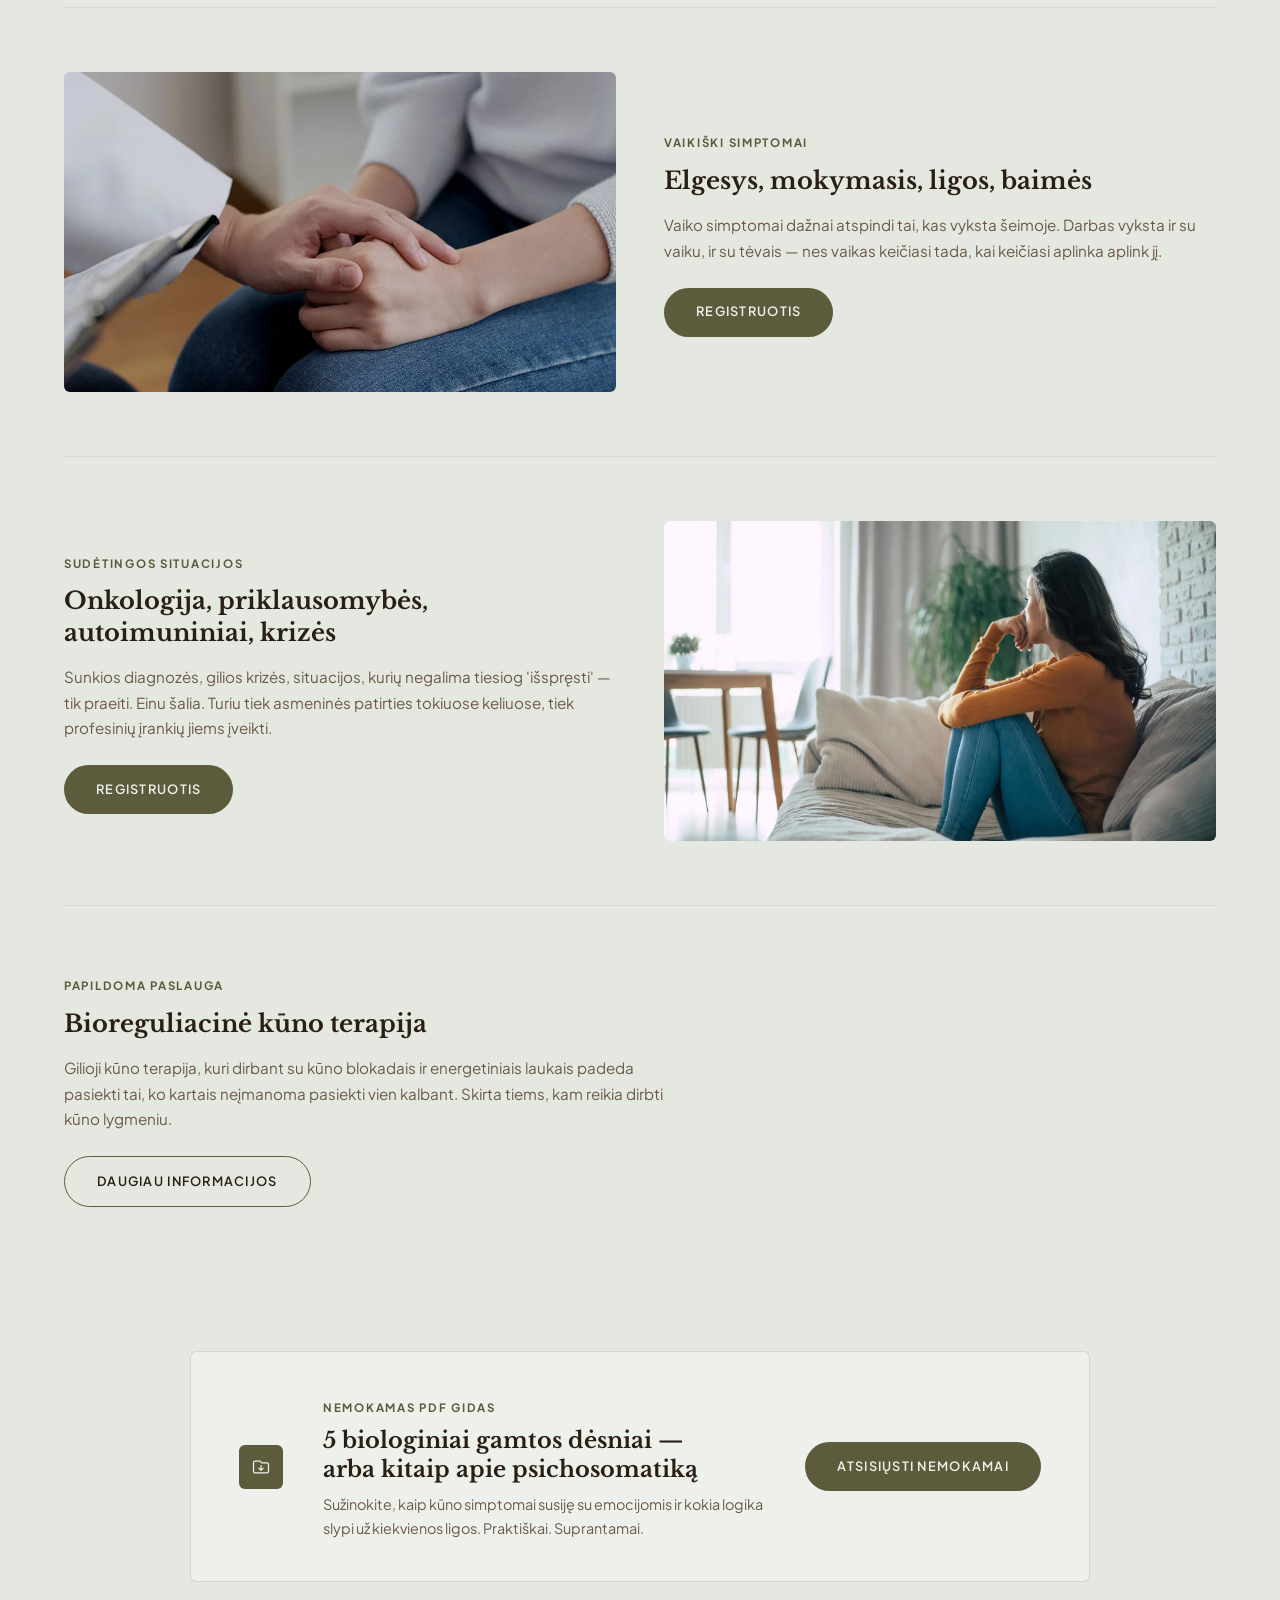
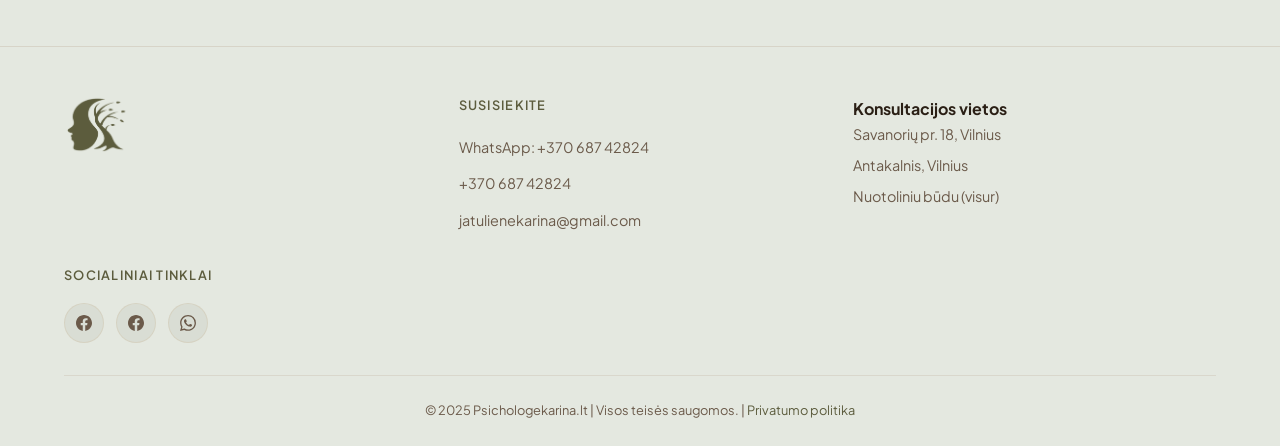
==== commit 151dae3f: "Merge contact section into footer" ====
--- a/index.html
+++ b/index.html
@@ -404,35 +404,8 @@
     </div>
   </section>
 
-  <!-- ===== SUSISIEKIME ===== -->
-  <section class="contact" id="susisiekime">
-    <div class="container">
-      <div class="contact-inner">
-        <div class="contact-content">
-          <span class="section-label">SUSISIEKIME</span>
-
-
-          <div class="contact-ways">
-            <a href="https://wa.me/37068742824" target="_blank" rel="noopener" class="btn btn-primary contact-whatsapp">Susisiekite</a>
-            <p class="contact-or">arba parašykite el. paštu:</p>
-            <a href="mailto:jatulienekarina@gmail.com" class="contact-email-link">jatulienekarina@gmail.com</a>
-          </div>
-
-          <div class="contact-locations">
-            <p class="contact-location-label">Konsultacijos vietos:</p>
-            <ul class="location-list">
-              <li>Savanorių pr. 18, Vilnius</li>
-              <li>Antakalnis, Vilnius</li>
-              <li>Nuotoliniu būdu (visur)</li>
-            </ul>
-          </div>
-        </div>
-      </div>
-    </div>
-  </section>
-
   <!-- ===== FOOTER ===== -->
-  <footer class="site-footer" id="kontaktai">
+  <footer class="site-footer" id="susisiekime">
     <div class="container">
       <div class="footer-inner">
         <div class="footer-logo">
@@ -441,14 +414,23 @@
           </a>
         </div>
         <div class="footer-contacts">
-          <h4>Kontaktai:</h4>
+          <h4>Susisiekite</h4>
           <ul>
-            <li><a href="mailto:jatulienekarina@gmail.com">✉ jatulienekarina@gmail.com</a></li>
-            <li><a href="tel:+37068742824">✆ +370 687 42824</a></li>
+            <li><a href="https://wa.me/37068742824" target="_blank" rel="noopener">WhatsApp: +370 687 42824</a></li>
+            <li><a href="tel:+37068742824">+370 687 42824</a></li>
+            <li><a href="mailto:jatulienekarina@gmail.com">jatulienekarina@gmail.com</a></li>
           </ul>
         </div>
+        <div class="footer-locations">
+          <h4>Konsultacijos vietos</h4>
+          <ul>
+            <li>Savanorių pr. 18, Vilnius</li>
+            <li>Antakalnis, Vilnius</li>
+            <li>Nuotoliniu būdu (visur)</li>
+          </ul>
+        </div>
         <div class="footer-social">
-          <h4>Socialiniai tinklai:</h4>
+          <h4>Socialiniai tinklai</h4>
           <div class="social-icons">
             <a href="https://www.facebook.com/karina.dirkiene" target="_blank" rel="noopener" aria-label="Facebook — Karina Jatulienė" class="social-icon">
               <svg viewBox="0 0 24 24" fill="currentColor"><path d="M24 12.073c0-6.627-5.373-12-12-12s-12 5.373-12 12c0 5.99 4.388 10.954 10.125 11.854v-8.385H7.078v-3.47h3.047V9.43c0-3.007 1.792-4.669 4.533-4.669 1.312 0 2.686.235 2.686.235v2.953H15.83c-1.491 0-1.956.925-1.956 1.874v2.25h3.328l-.532 3.47h-2.796v8.385C19.612 23.027 24 18.062 24 12.073z"/></svg>
--- a/style.css
+++ b/style.css
@@ -607,6 +607,7 @@
 
 .footer-logo img { height: 60px; width: auto; }
 
+.footer-locations ul { display: flex; flex-direction: column; gap: 0.4rem; font-size: 0.9rem; color: var(--text-muted); list-style: none; padding: 0; margin: 0; }
 .footer-contacts h4,
 .footer-social h4 {
   font-family: var(--font-sans);
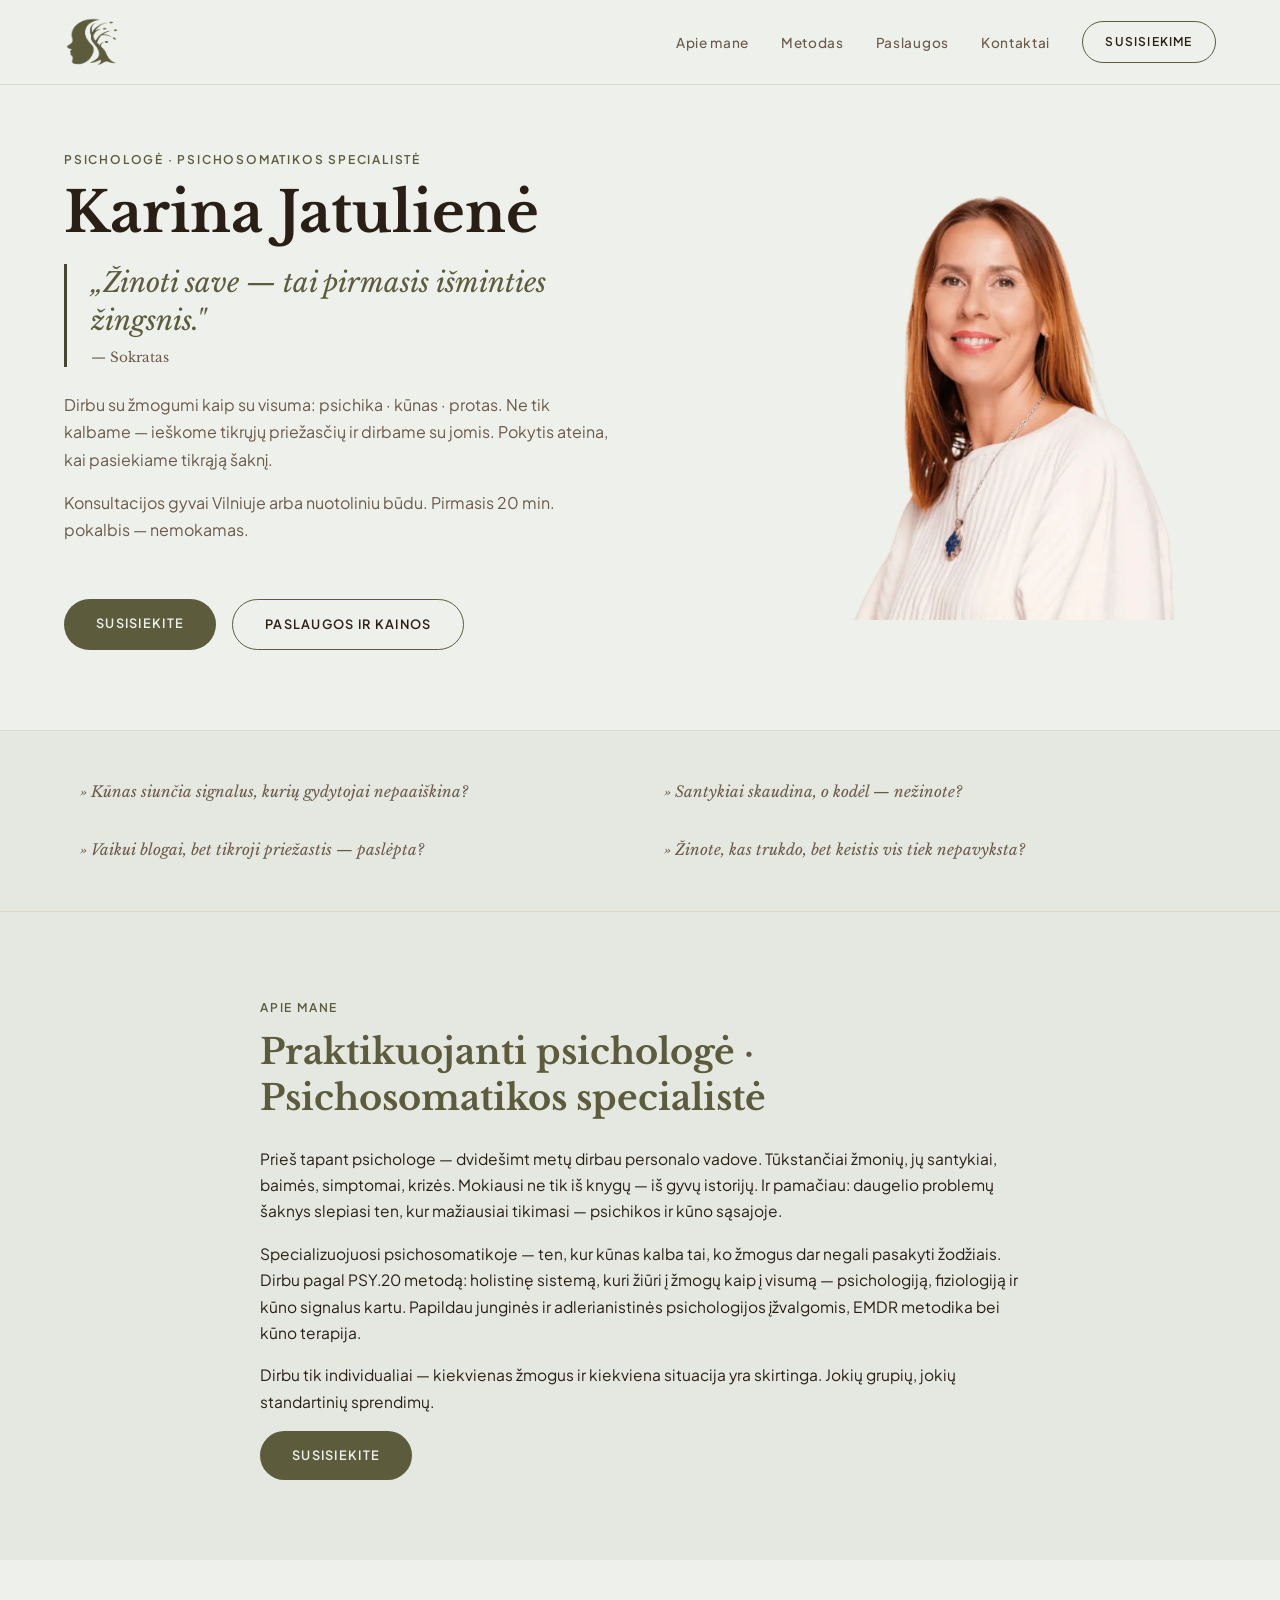
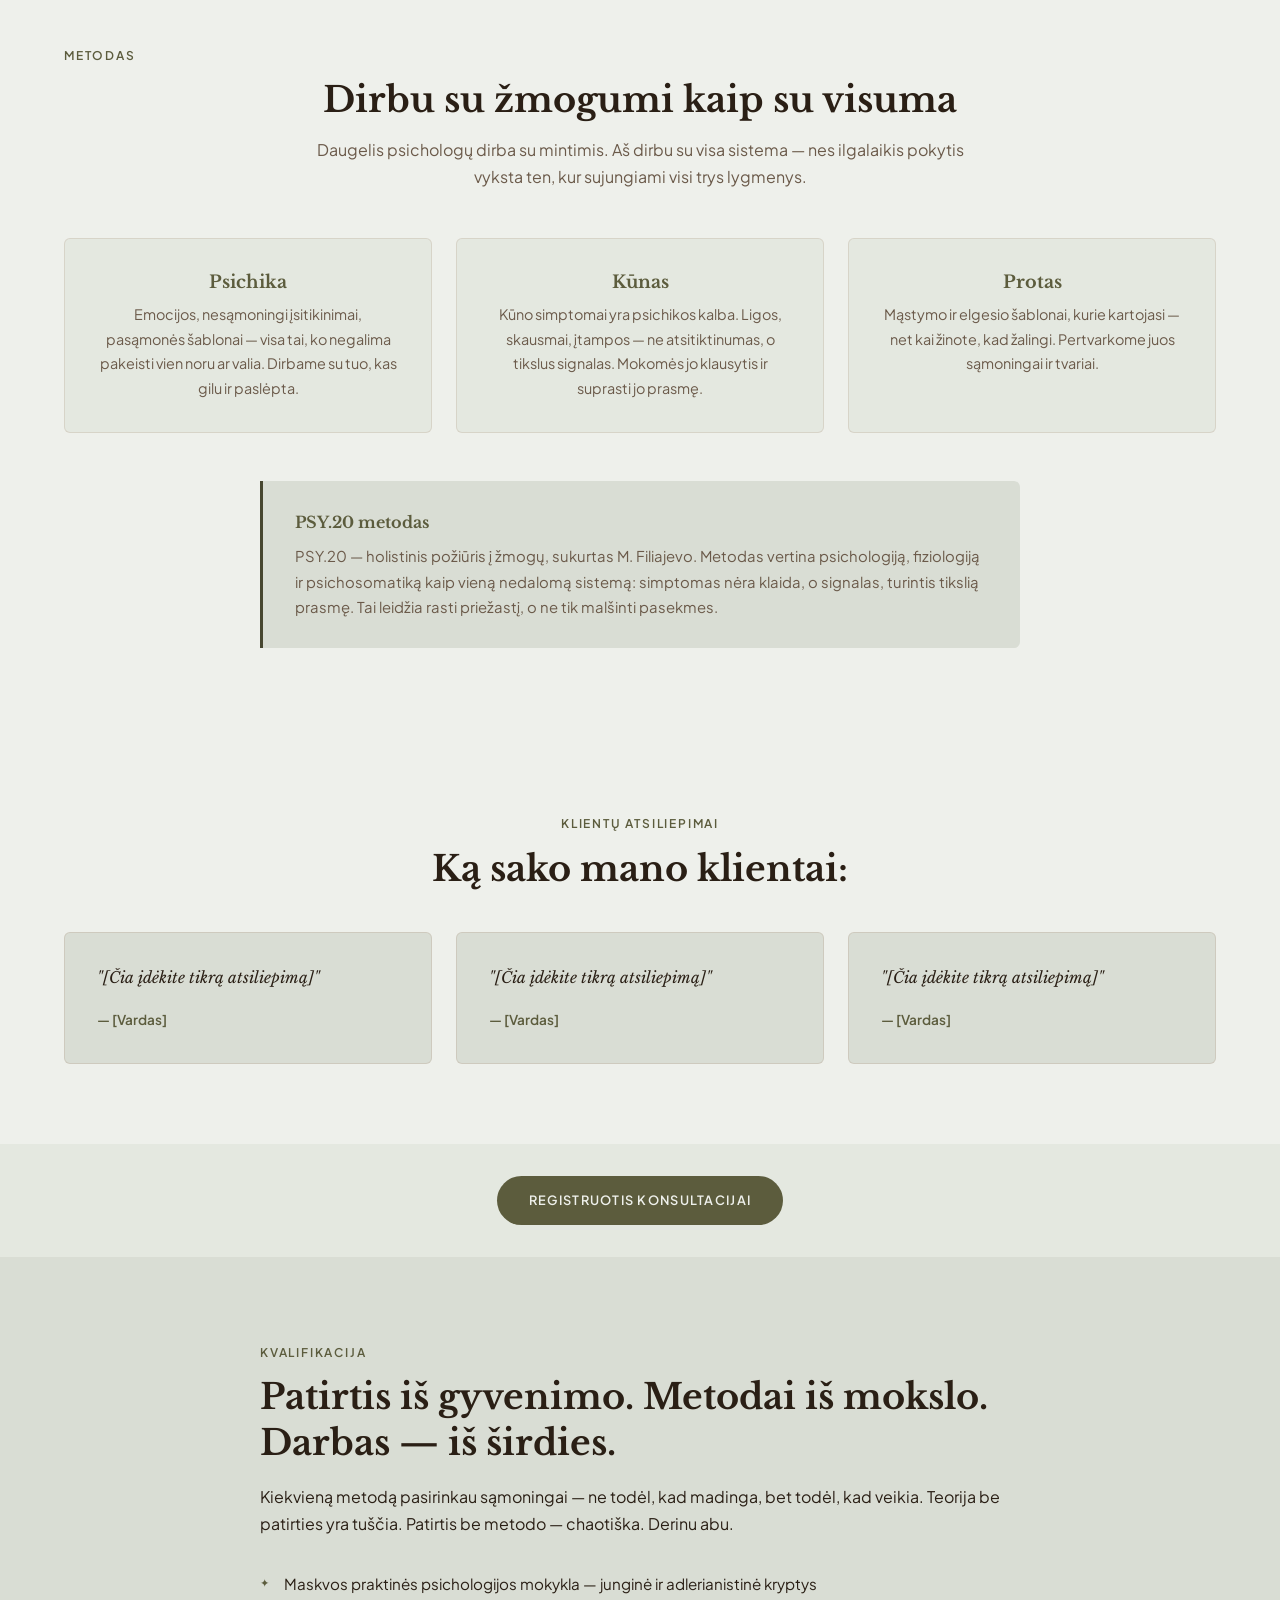
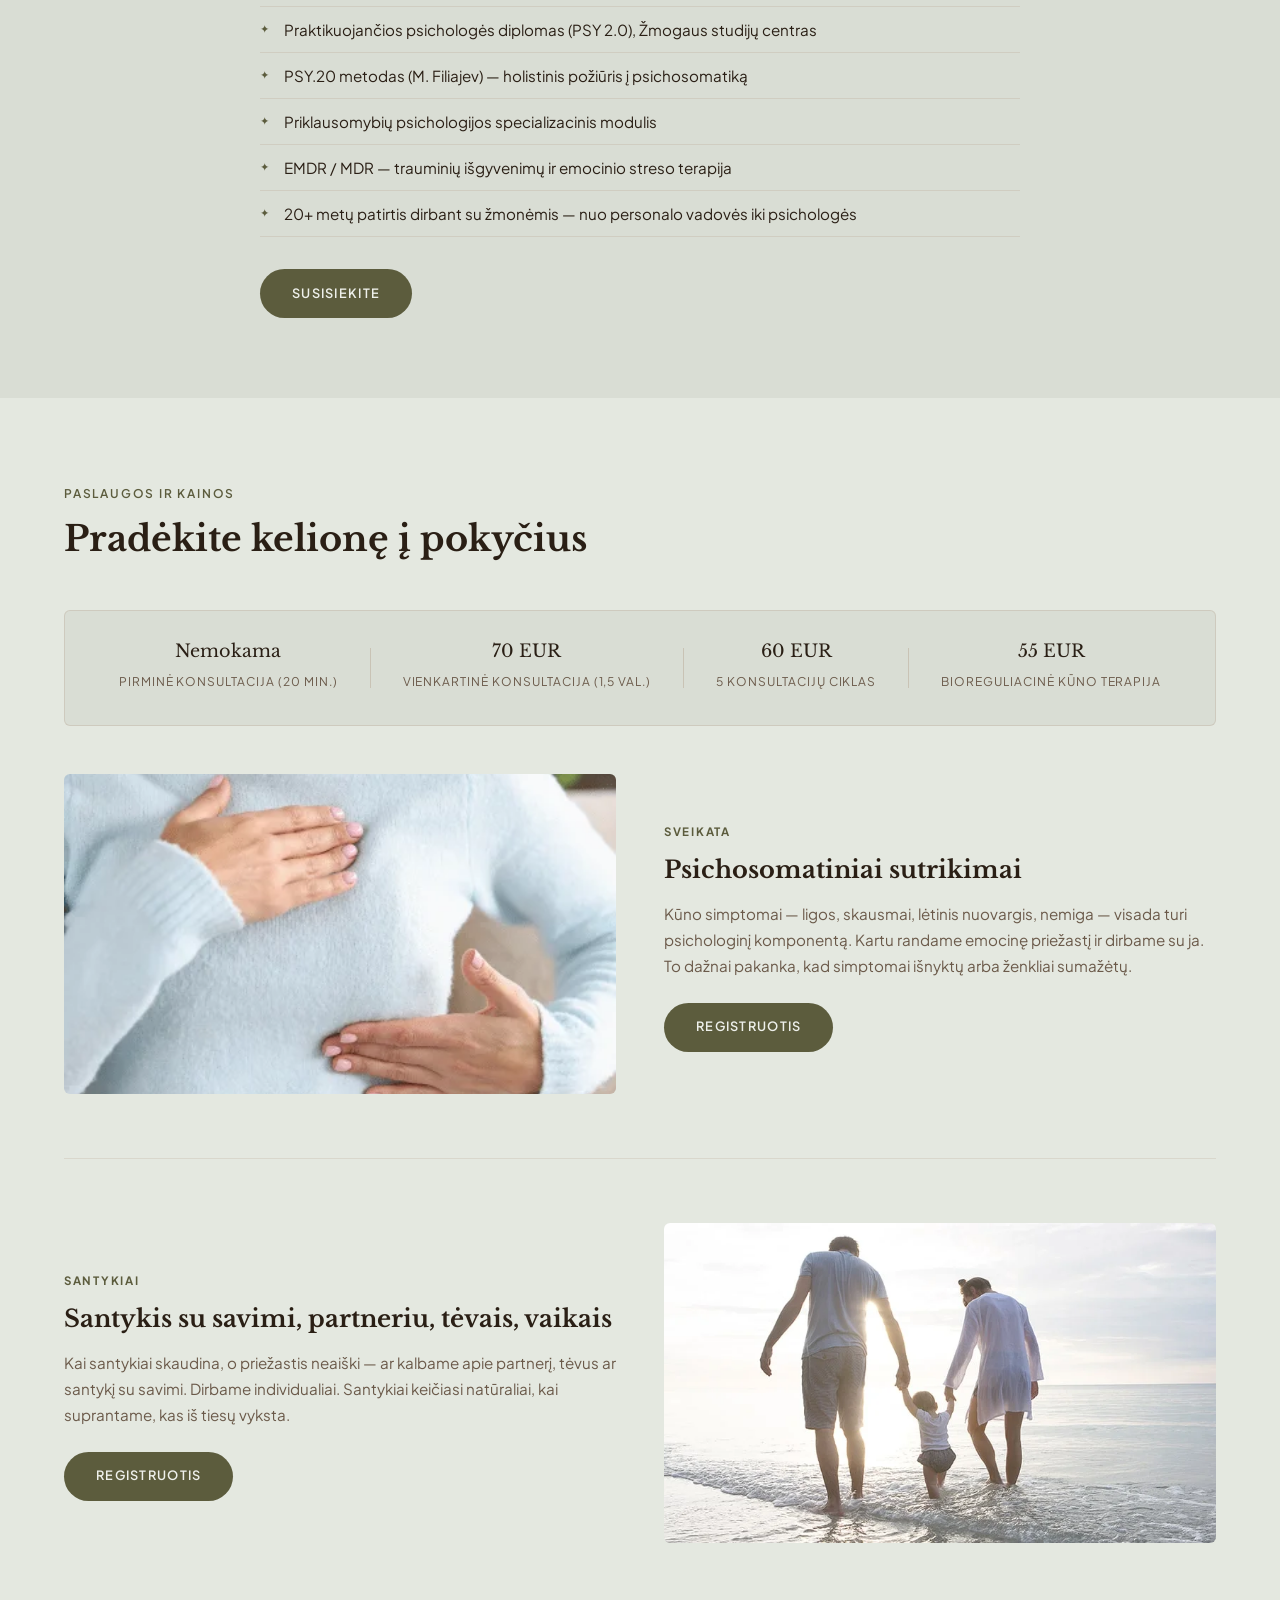
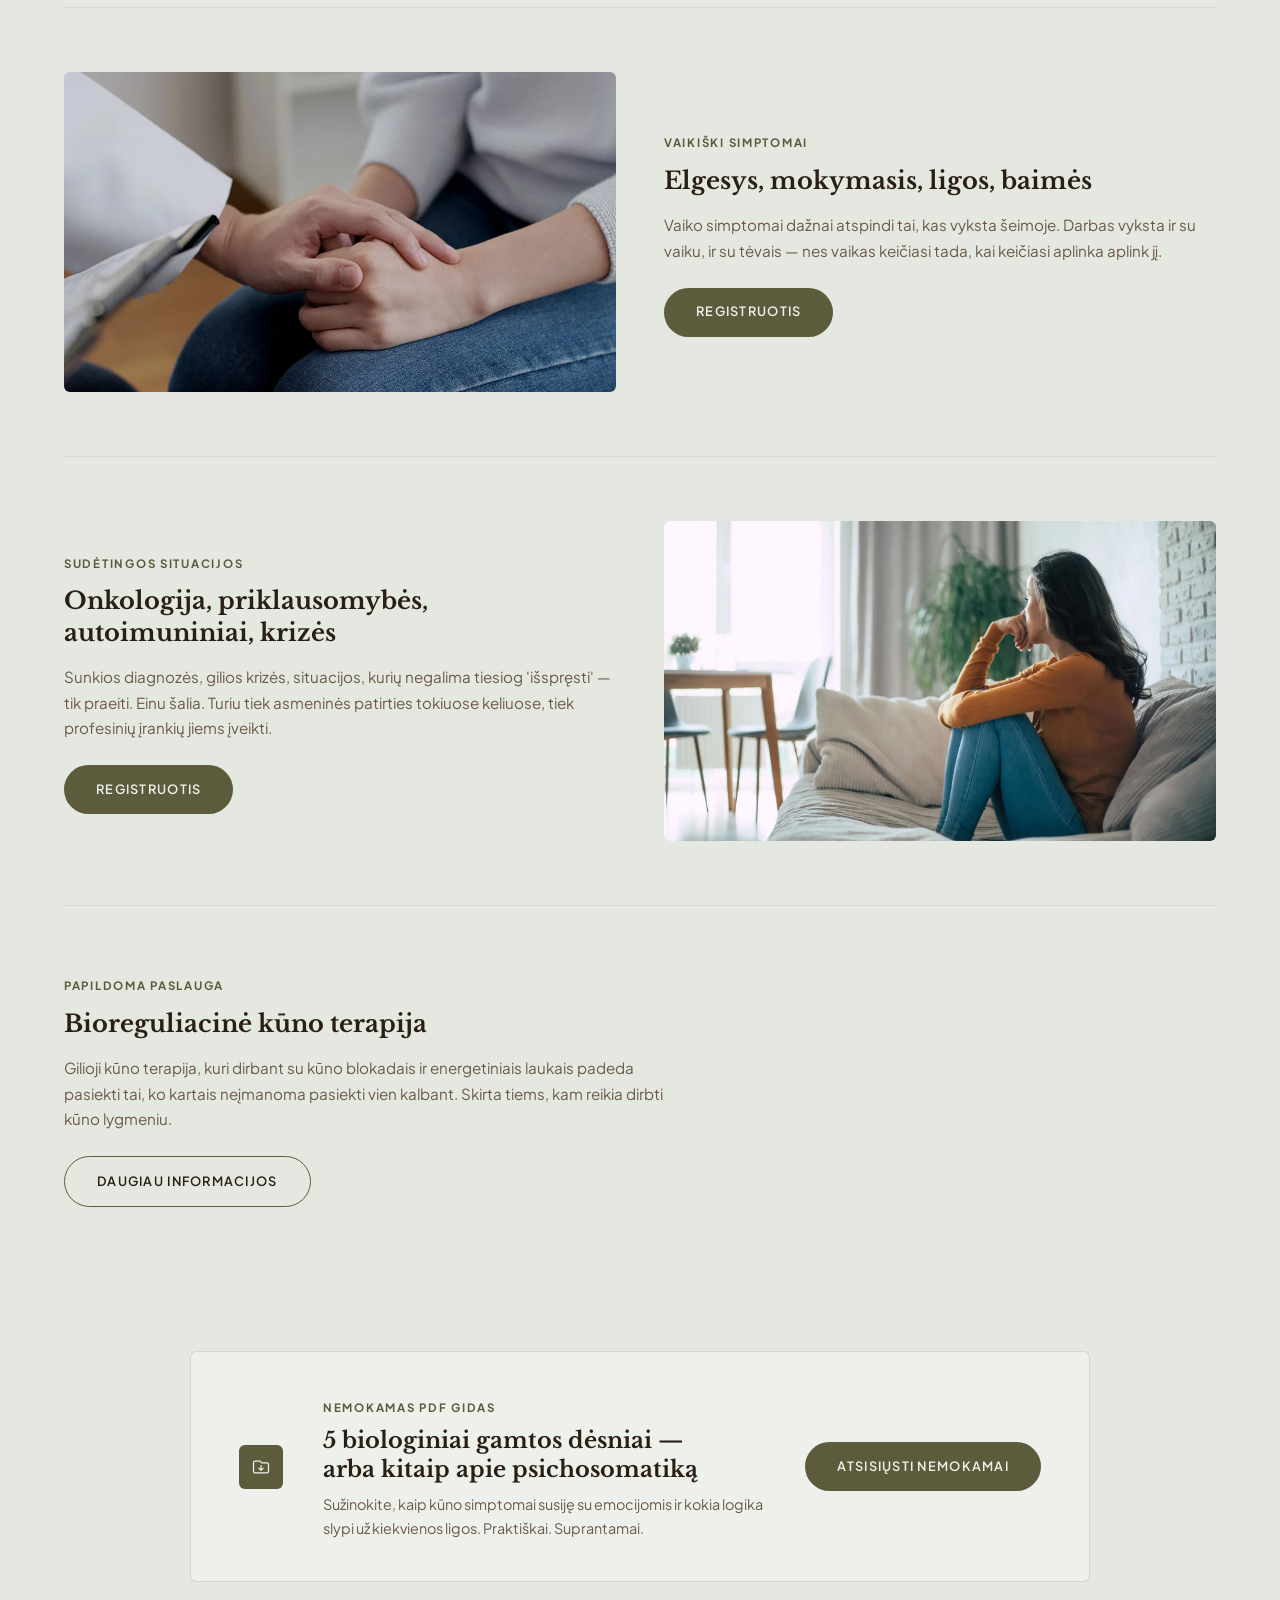
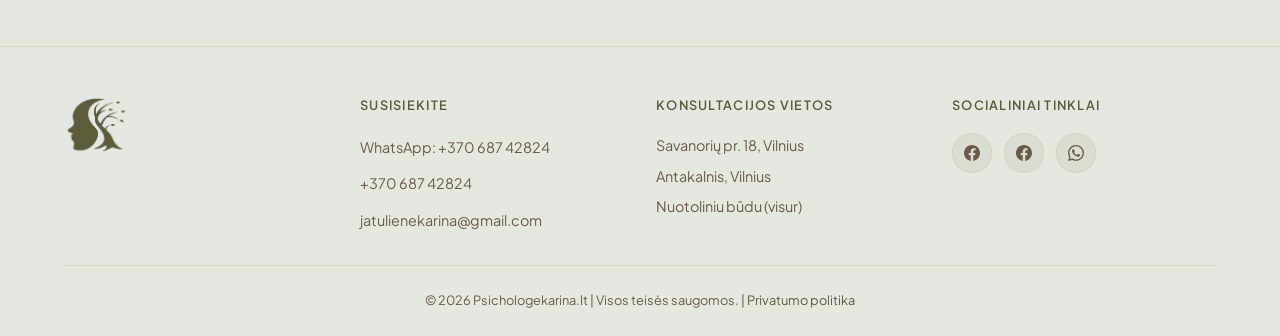
==== commit d43c63be: "Update copyright year to 2026" ====
--- a/index.html
+++ b/index.html
@@ -445,7 +445,7 @@
         </div>
       </div>
       <div class="footer-bottom">
-        <p>© 2025 Psichologekarina.lt | Visos teisės saugomos. | <a href="privatumas.html" class="footer-policy-link">Privatumo politika</a></p>
+        <p>© 2026 Psichologekarina.lt | Visos teisės saugomos. | <a href="privatumas.html" class="footer-policy-link">Privatumo politika</a></p>
       </div>
     </div>
   </footer>
--- a/style.css
+++ b/style.css
@@ -599,7 +599,7 @@
 
 .footer-inner {
   display: grid;
-  grid-template-columns: 1fr 1fr 1fr;
+  grid-template-columns: 1fr 1fr 1fr 1fr;
   gap: 2rem;
   padding-bottom: 2rem;
   border-bottom: 1px solid rgba(139,94,60,0.12);
@@ -609,6 +609,7 @@
 
 .footer-locations ul { display: flex; flex-direction: column; gap: 0.4rem; font-size: 0.9rem; color: var(--text-muted); list-style: none; padding: 0; margin: 0; }
 .footer-contacts h4,
+.footer-locations h4,
 .footer-social h4 {
   font-family: var(--font-sans);
   font-size: 0.8rem;
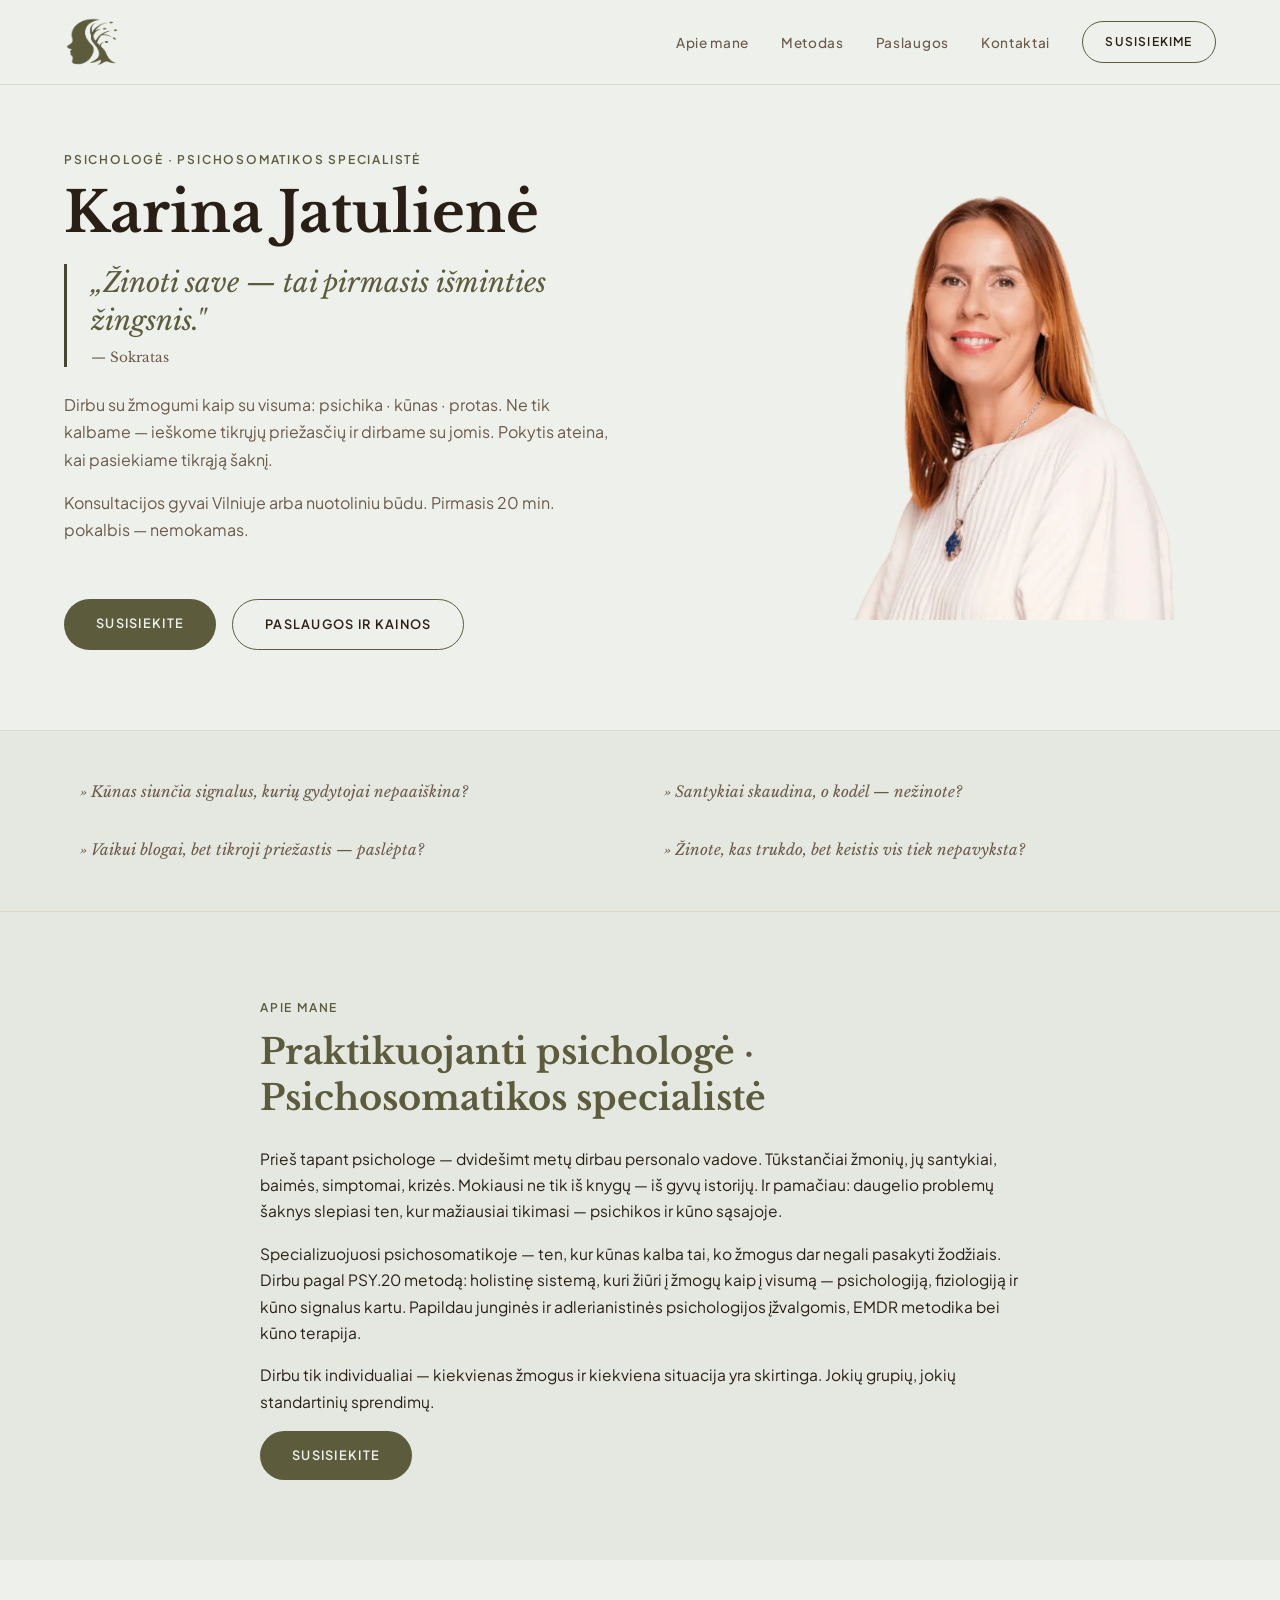
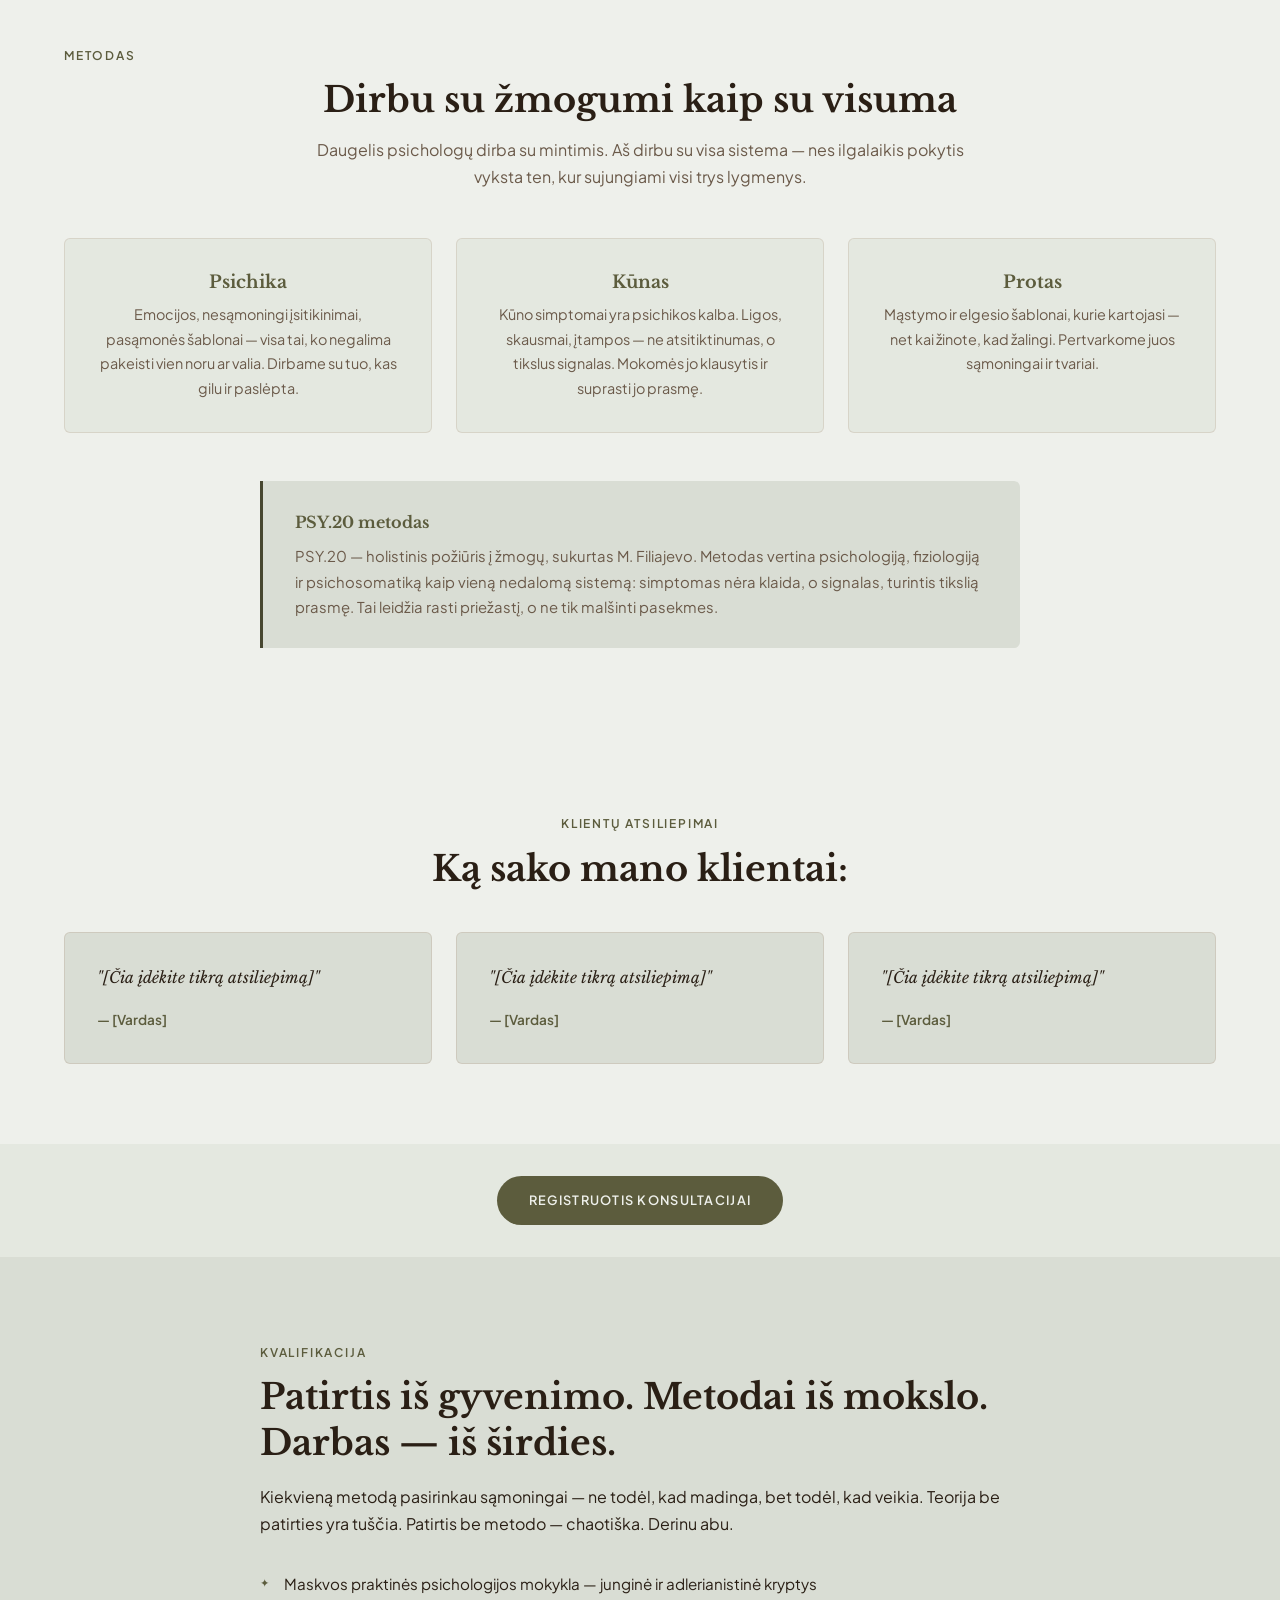
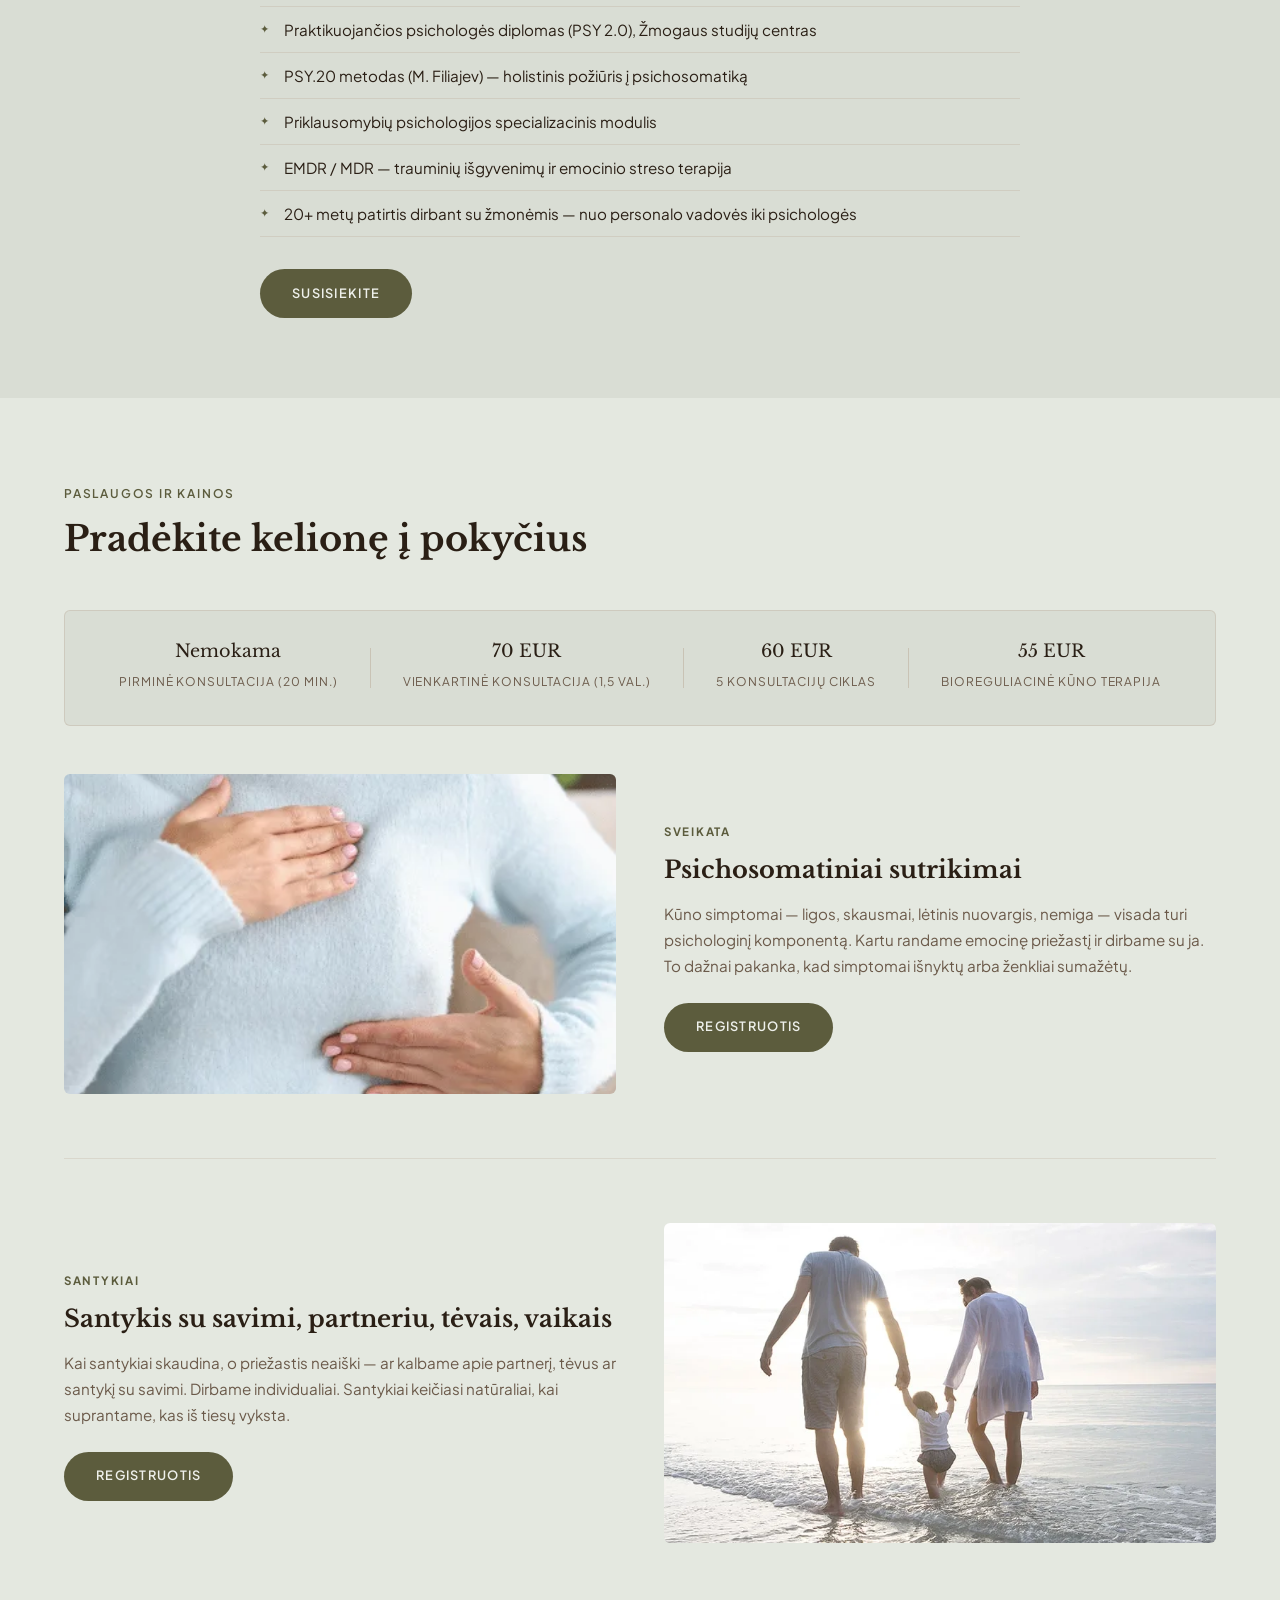
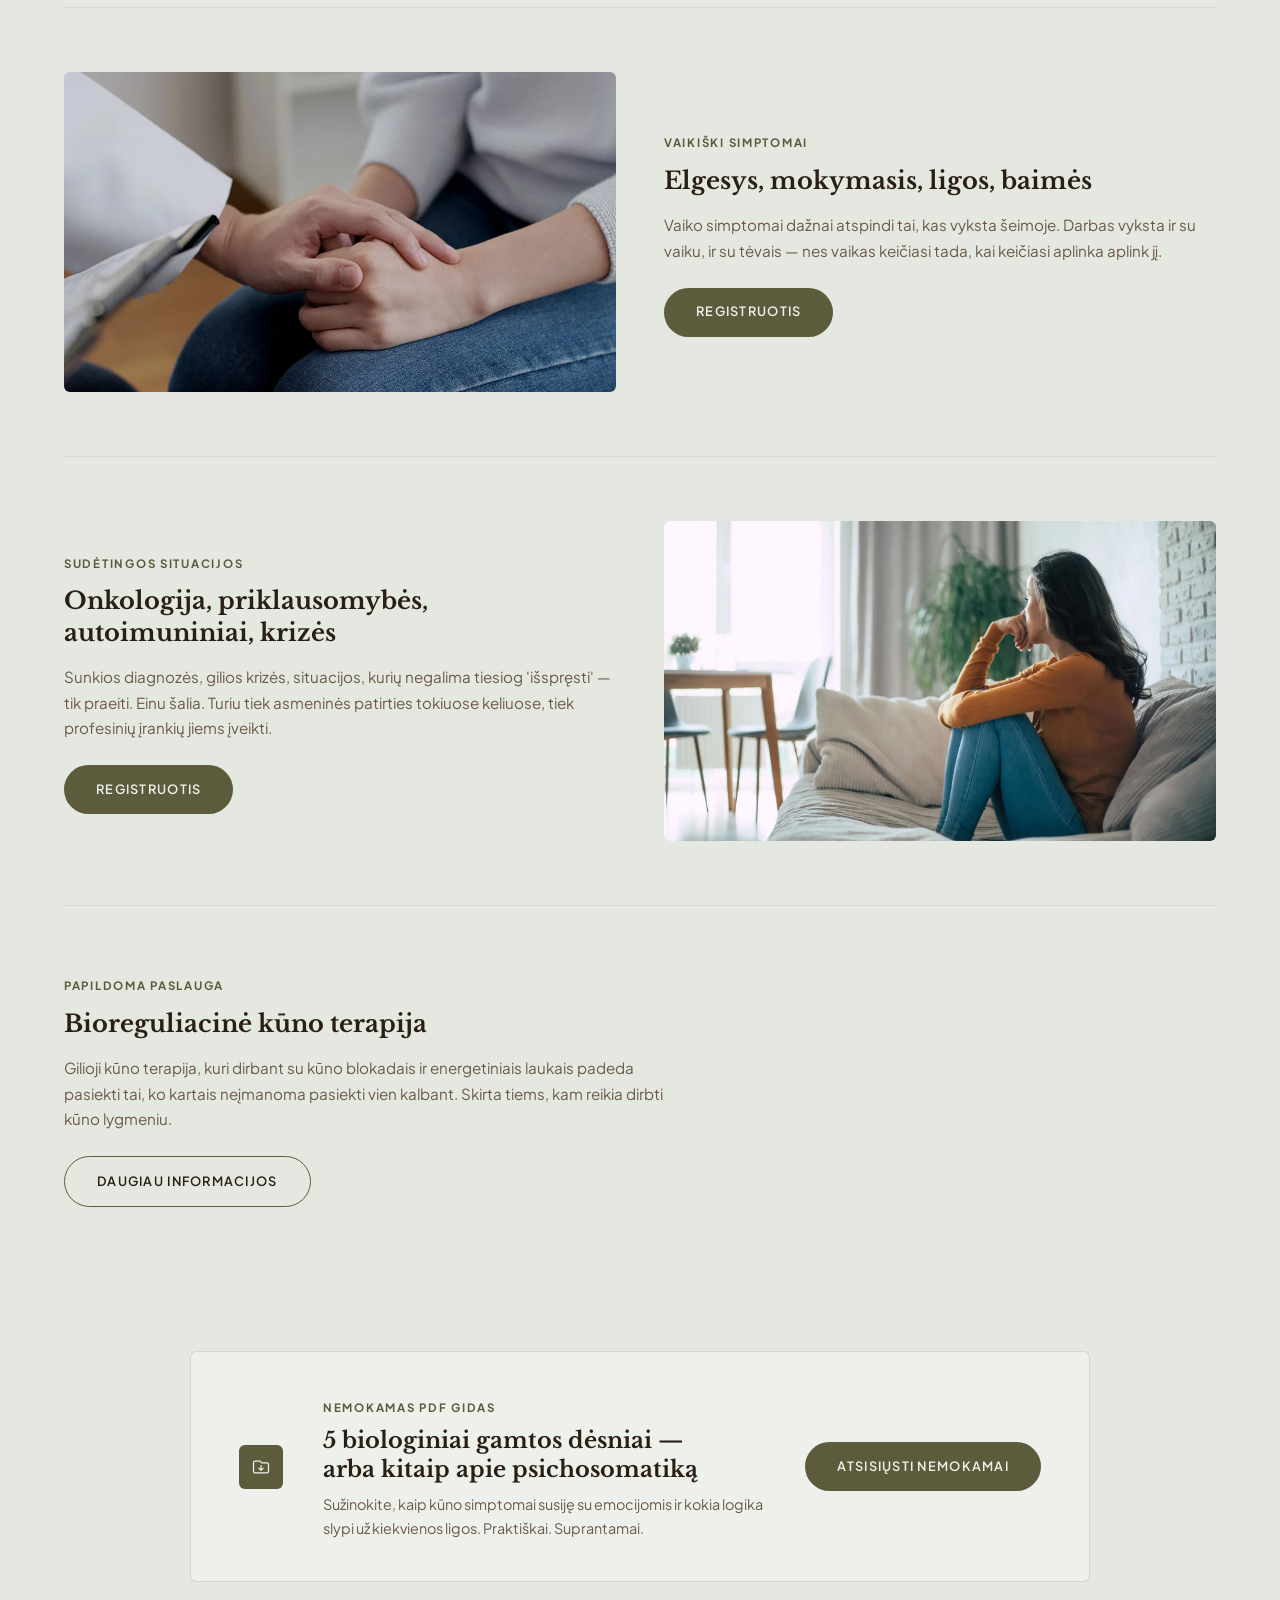
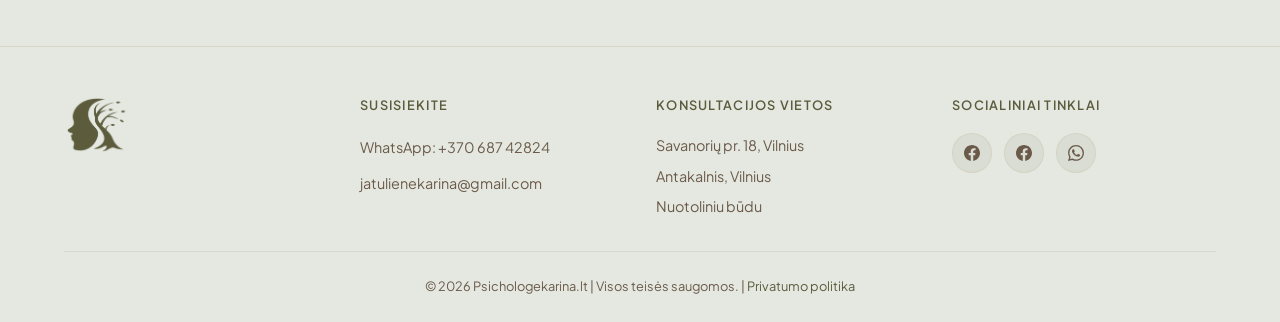
==== commit 224b316d: "Remove duplicate phone and (visur) from footer" ====
--- a/index.html
+++ b/index.html
@@ -417,7 +417,6 @@
           <h4>Susisiekite</h4>
           <ul>
             <li><a href="https://wa.me/37068742824" target="_blank" rel="noopener">WhatsApp: +370 687 42824</a></li>
-            <li><a href="tel:+37068742824">+370 687 42824</a></li>
             <li><a href="mailto:jatulienekarina@gmail.com">jatulienekarina@gmail.com</a></li>
           </ul>
         </div>
@@ -426,7 +425,7 @@
           <ul>
             <li>Savanorių pr. 18, Vilnius</li>
             <li>Antakalnis, Vilnius</li>
-            <li>Nuotoliniu būdu (visur)</li>
+            <li>Nuotoliniu būdu</li>
           </ul>
         </div>
         <div class="footer-social">
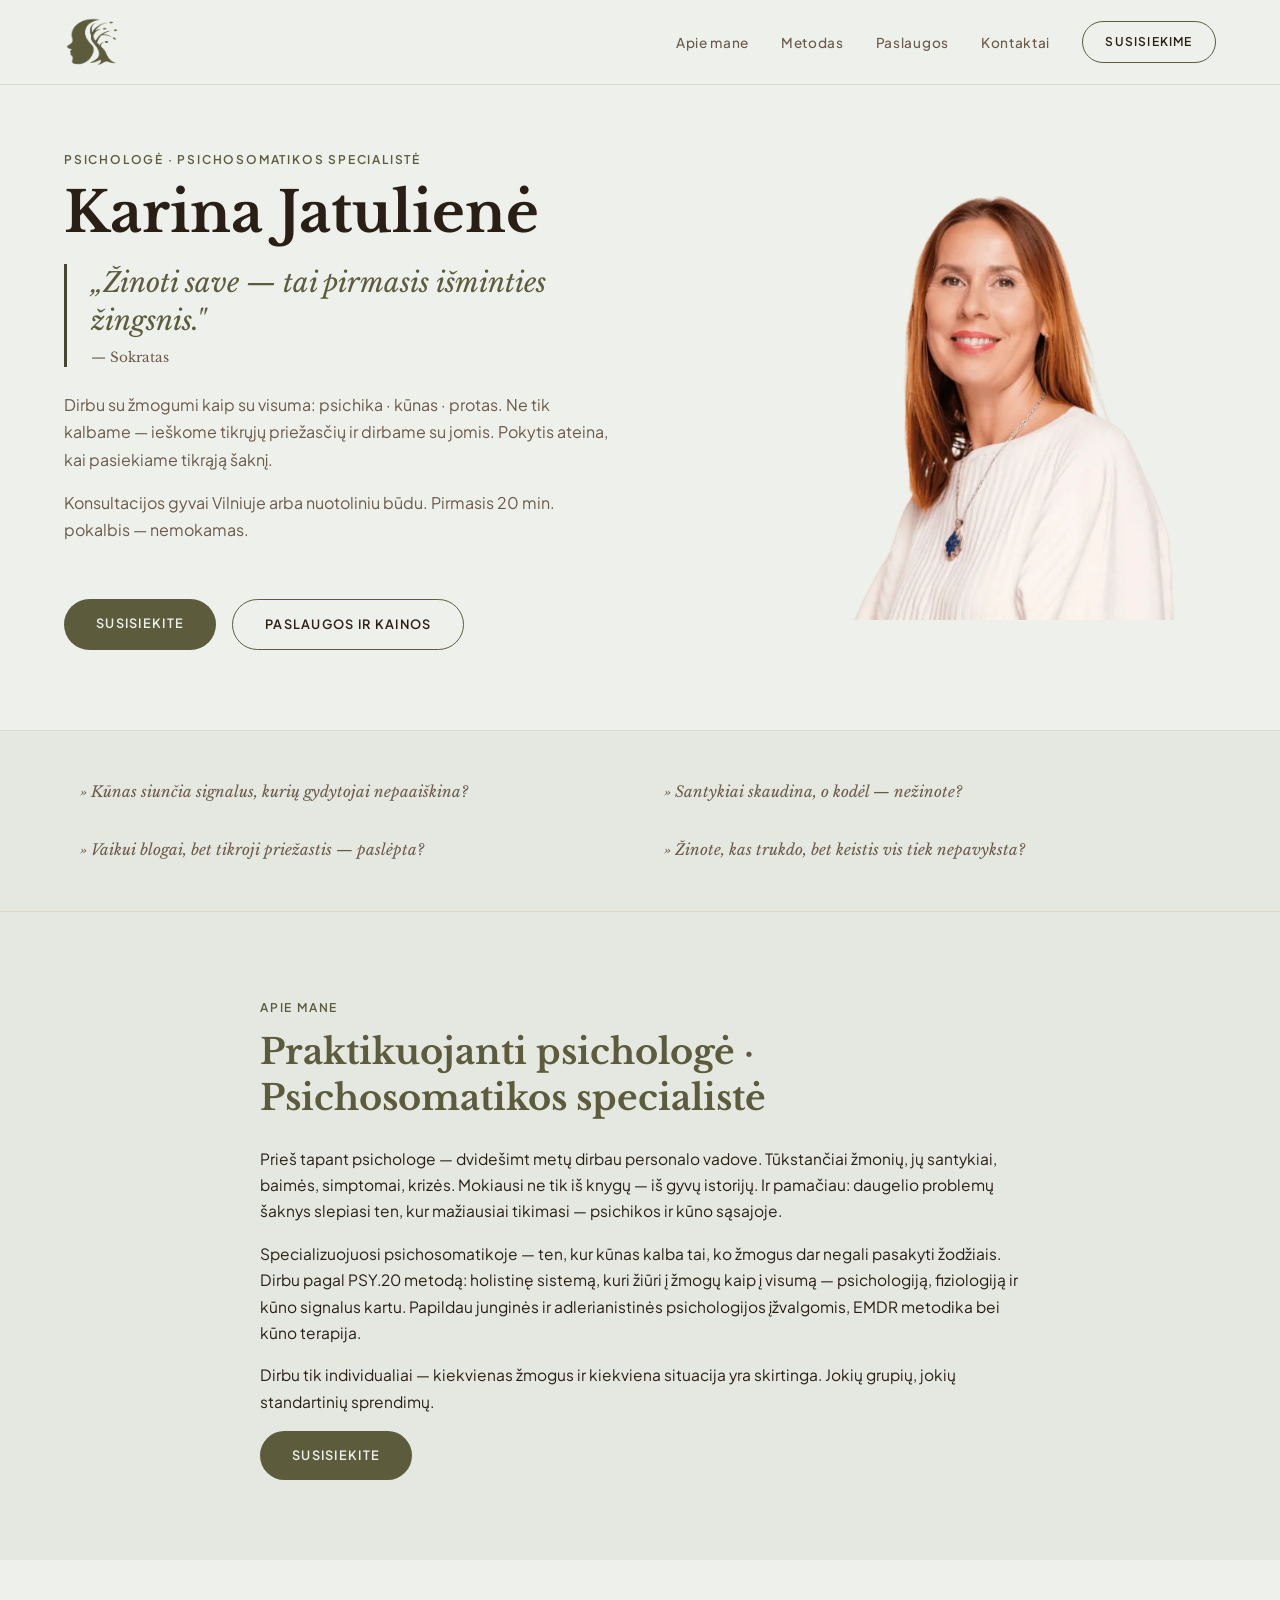
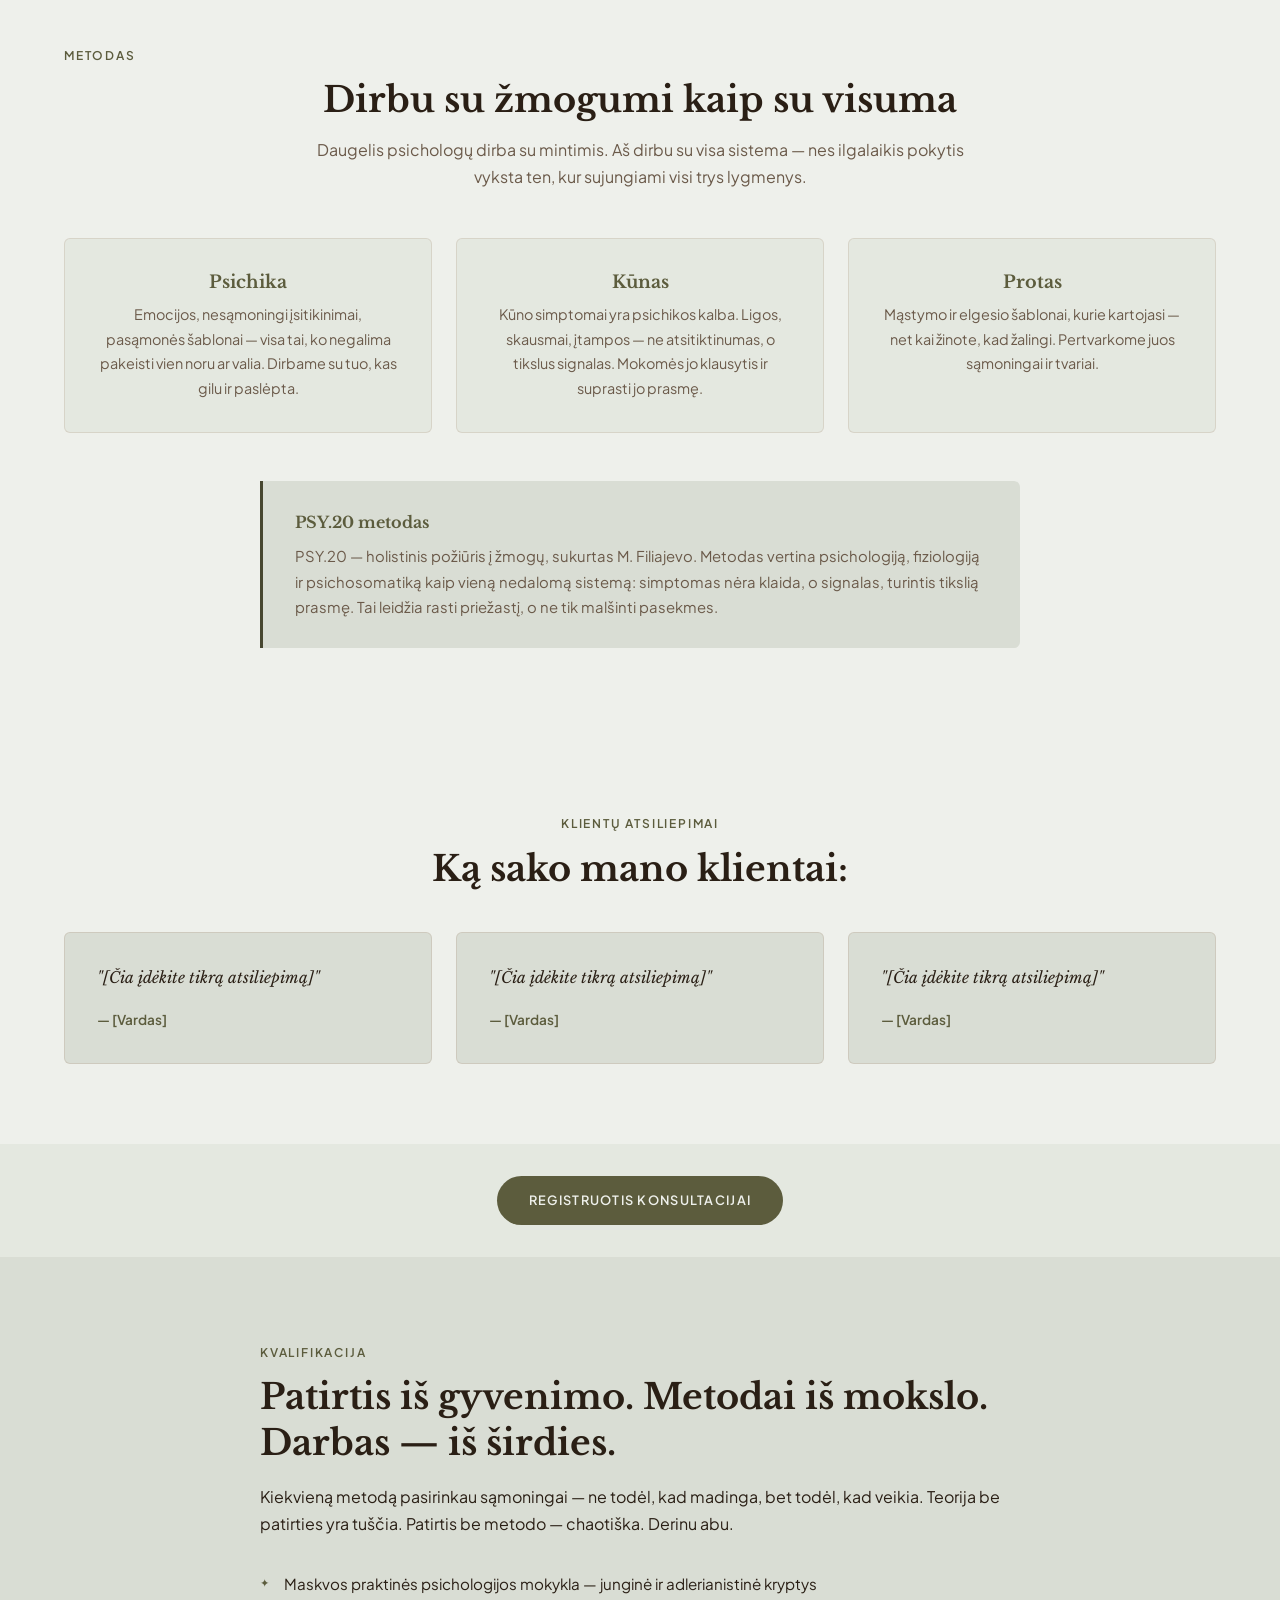
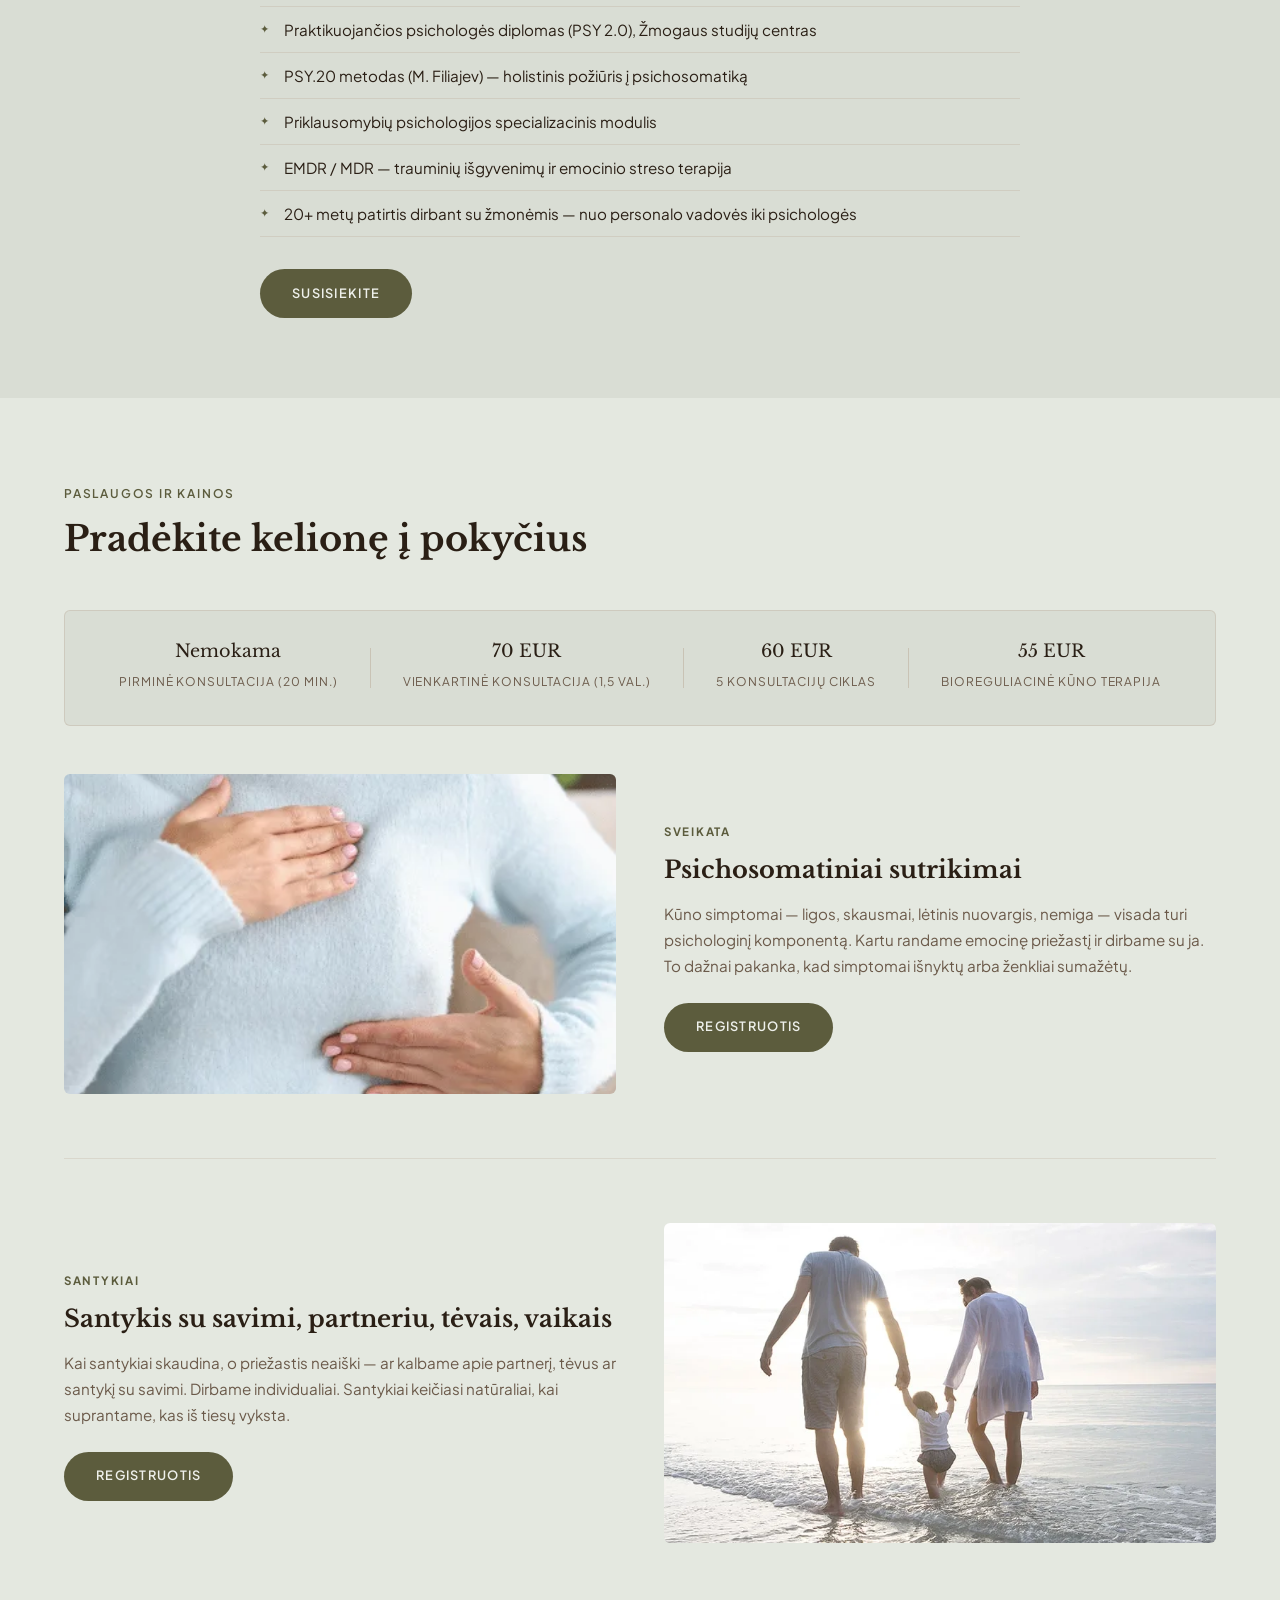
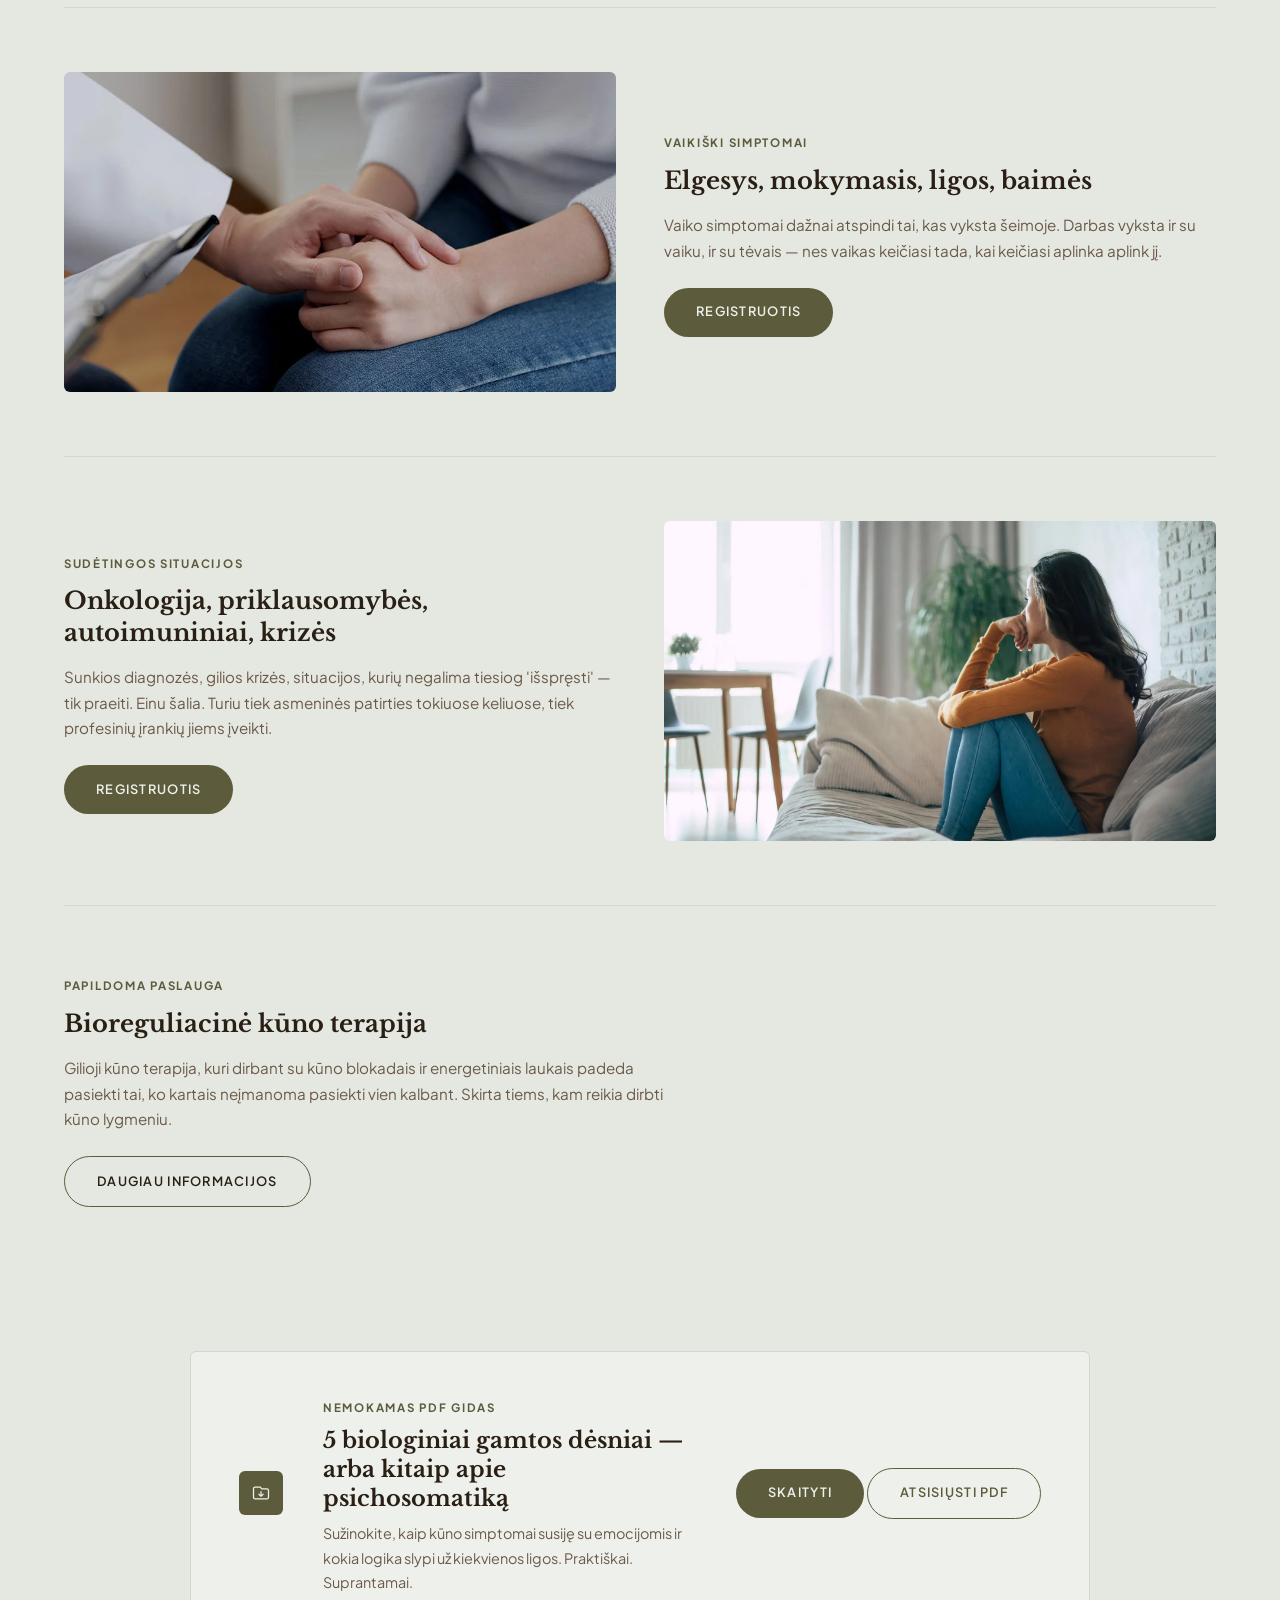
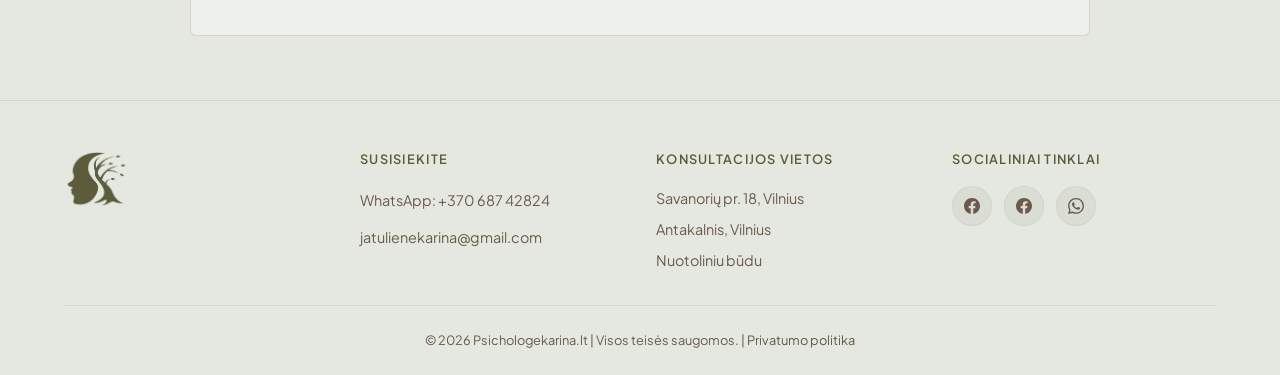
==== commit 4fa08da5: "Add gidas.html subpage with nav bar; update PDF section with read/download buttons" ====
--- a/index.html
+++ b/index.html
@@ -398,7 +398,8 @@
           <p class="pdf-desc">Sužinokite, kaip kūno simptomai susiję su emocijomis ir kokia logika slypi už kiekvienos ligos. Praktiškai. Suprantamai.</p>
         </div>
         <div class="pdf-action">
-          <a href="assets/psichosomatika-gidas.pdf" download class="btn btn-primary">Atsisiųsti nemokamai</a>
+          <a href="gidas.html" class="btn btn-primary">Skaityti</a>
+          <a href="assets/psichosomatika-gidas-v2.pdf" download class="btn btn-secondary">Atsisiųsti PDF</a>
         </div>
       </div>
     </div>
--- a/style.css
+++ b/style.css
@@ -79,6 +79,13 @@
   color: var(--bg);
 }
 .btn-primary:hover { background: var(--accent-dark); }
+
+.btn-secondary {
+  background: transparent;
+  color: var(--accent);
+  border: 1px solid var(--accent);
+}
+.btn-secondary:hover { background: var(--accent); color: var(--bg); }
 
 .btn-outline {
   background: transparent;
@@ -701,8 +708,9 @@
 
   .method-grid { grid-template-columns: 1fr; }
   .certs-grid { grid-template-columns: 1fr; }
-  .pricing-callout { gap: 1.5rem; }
-  .pricing-divider { width: 40px; height: 1px; }
+  .pricing-callout { gap: 1.2rem; flex-wrap: wrap; justify-content: space-around; }
+  .pricing-divider { display: none; }
+  .pricing-item { min-width: 120px; }
 
   .footer-inner { grid-template-columns: 1fr; gap: 1.5rem; }
 
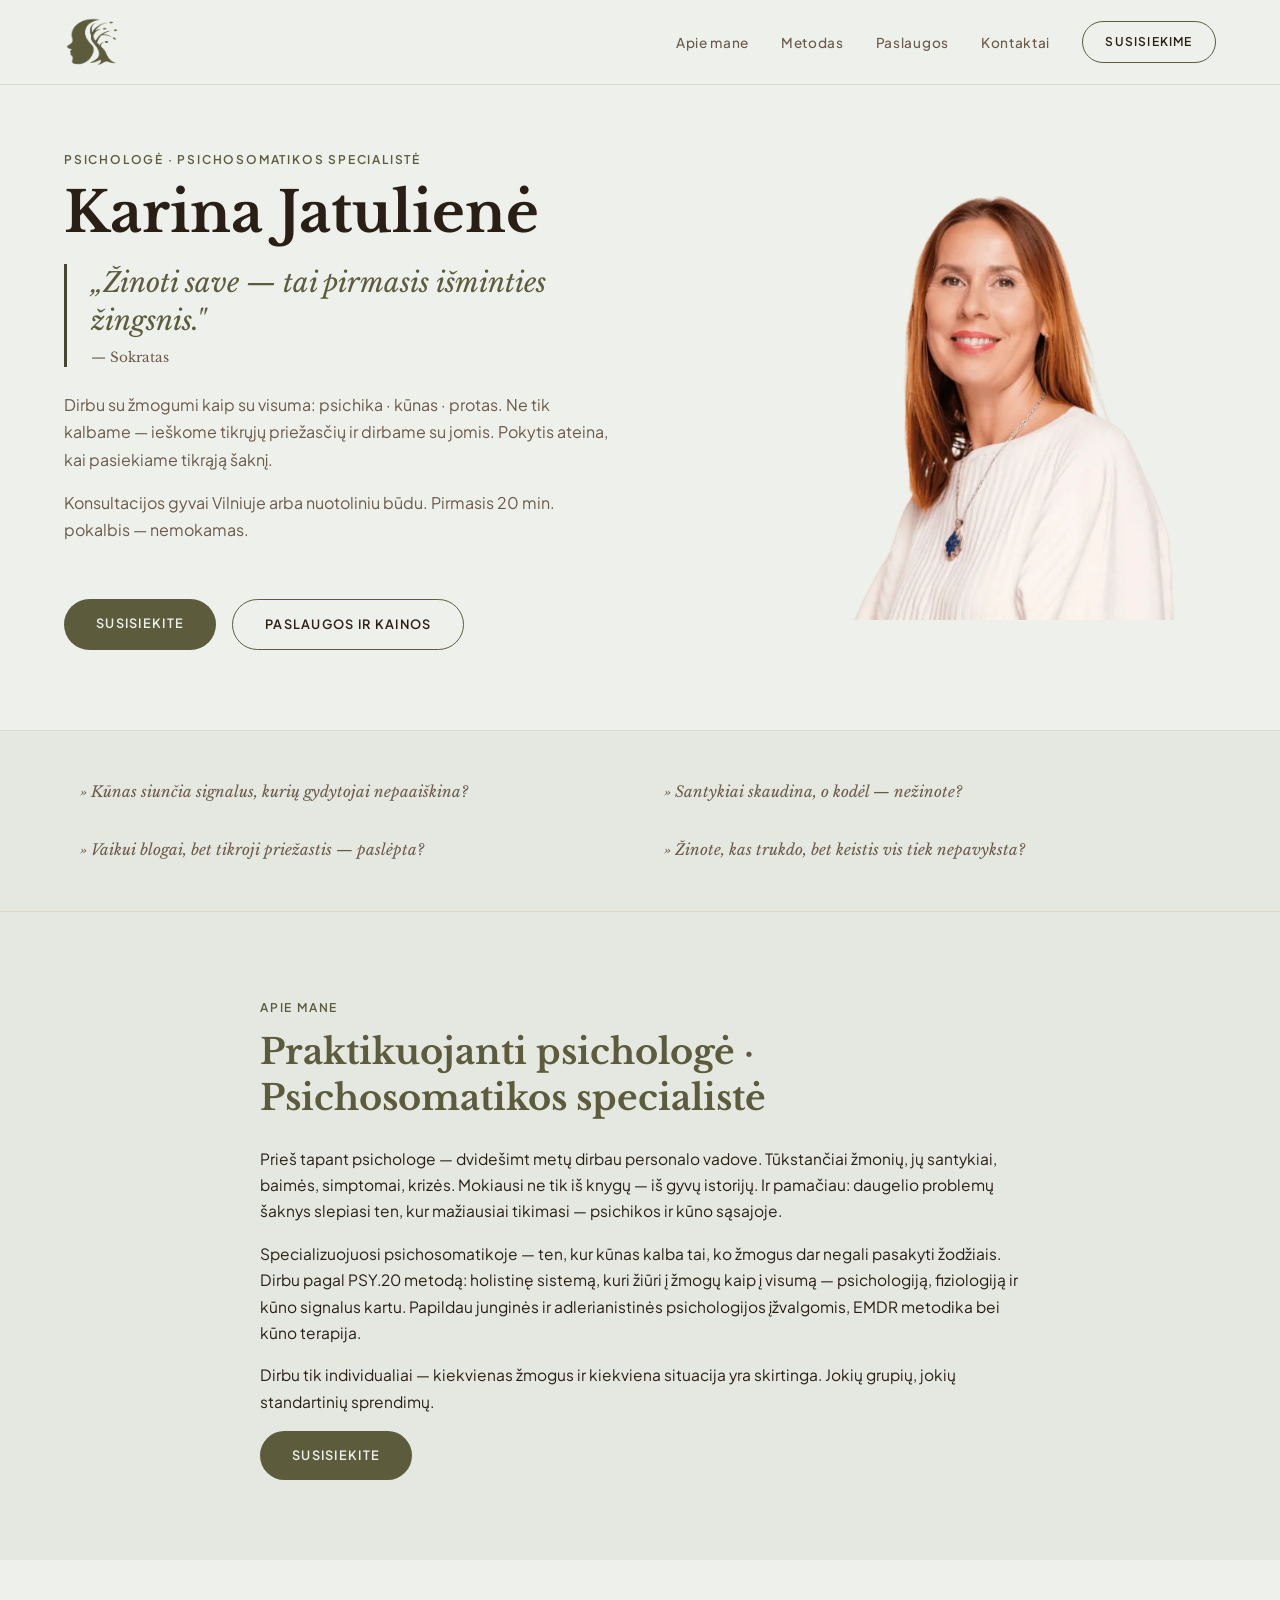
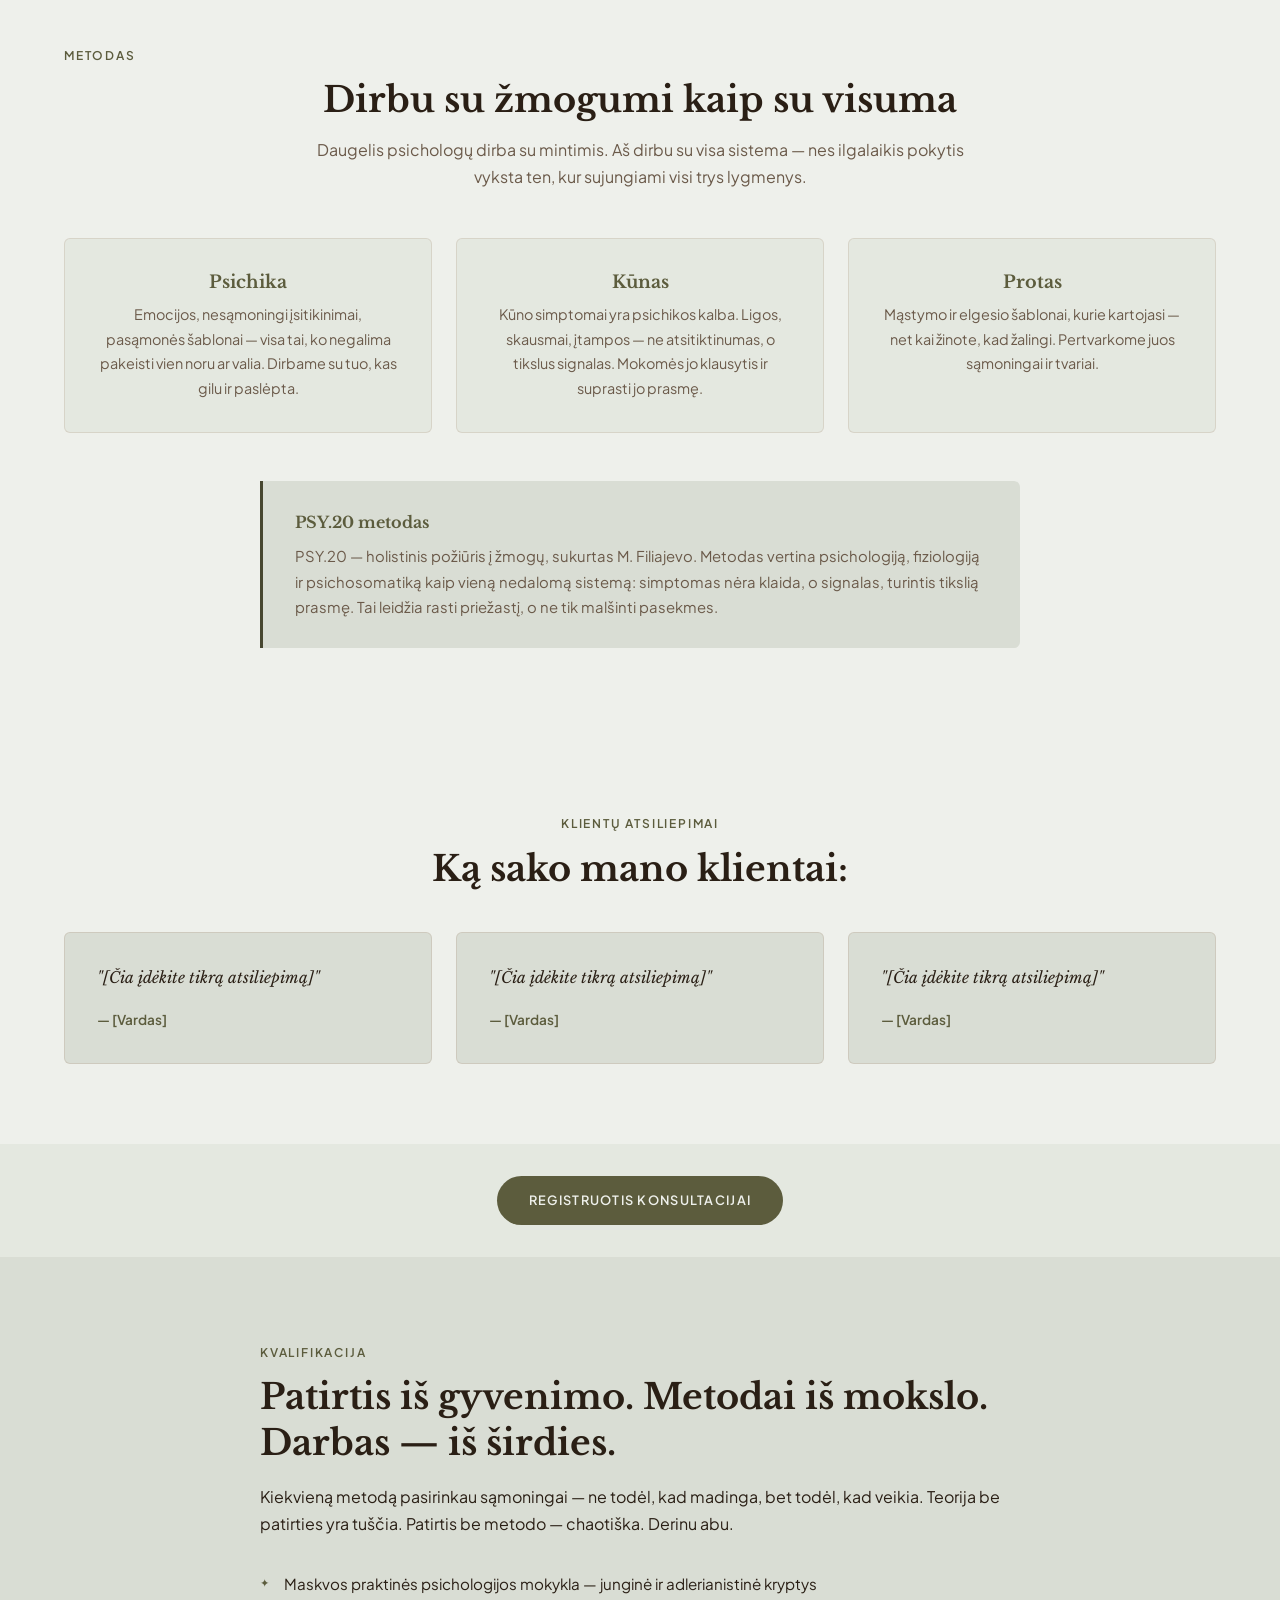
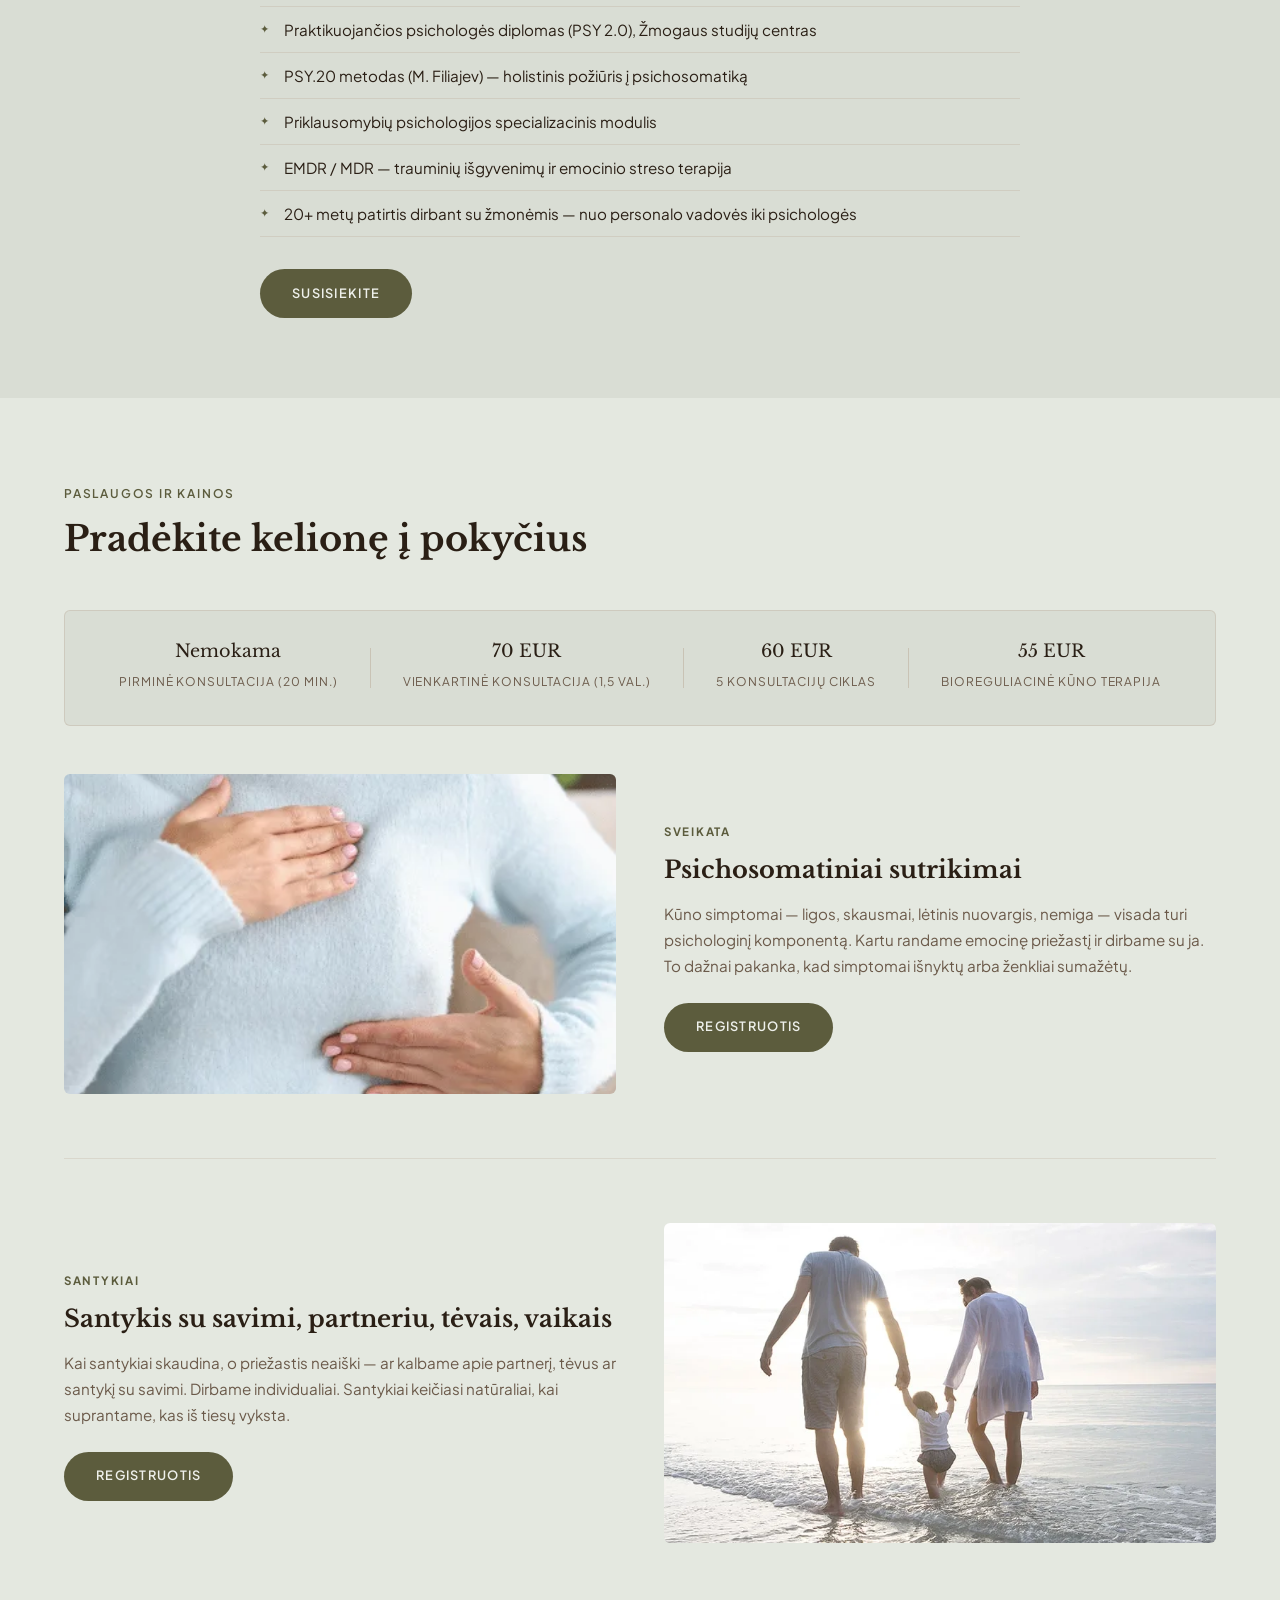
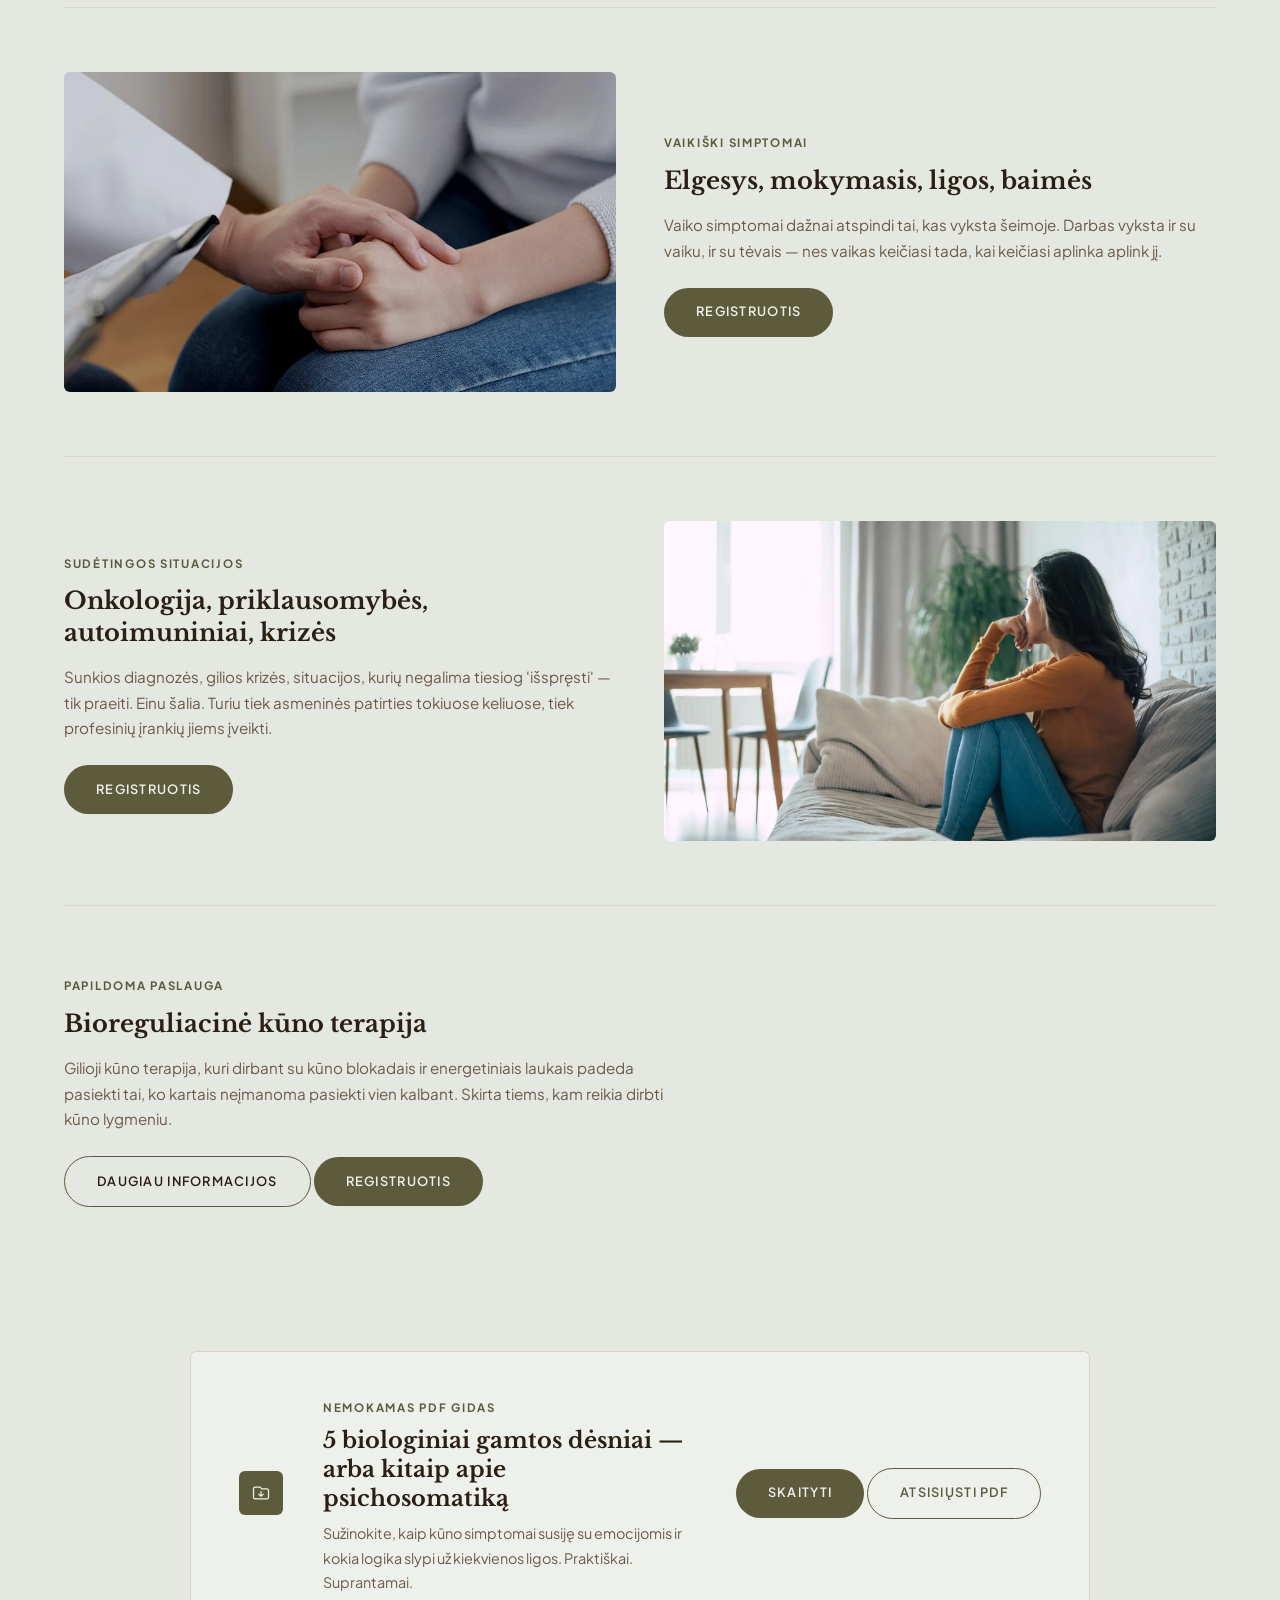
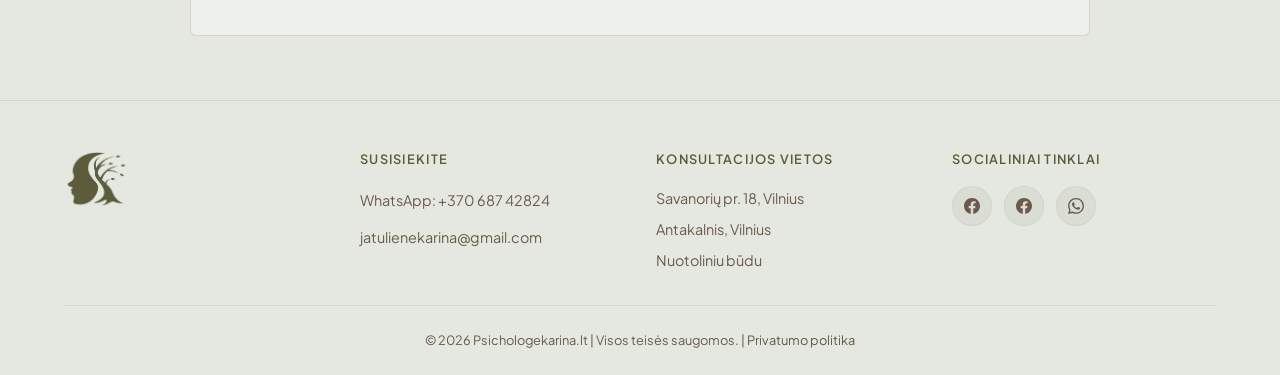
==== commit 0ca6aa68: "Add Cal.com booking links to all registration buttons Co-Authored-By: Claude Sonnet 4.6 <noreply@ant" ====
--- a/index.html
+++ b/index.html
@@ -271,7 +271,7 @@
 
   <div class="cta-bar">
     <div class="container">
-      <a href="#susisiekime" class="btn btn-primary">REGISTRUOTIS KONSULTACIJAI</a>
+      <a href="https://cal.com/karina-jatuliene-1dvpqb/psichoterapija-pirmine-sesija" target="_blank" rel="noopener" class="btn btn-primary">REGISTRUOTIS KONSULTACIJAI</a>
     </div>
   </div>
 
@@ -334,7 +334,7 @@
           <span class="service-tag">SVEIKATA</span>
           <h3>Psichosomatiniai sutrikimai</h3>
           <p data-s1>Kūno simptomai — ligos, skausmai, lėtinis nuovargis, nemiga — visada turi psichologinį komponentą. Kartu randame emocinę priežastį ir dirbame su ja. To dažnai pakanka, kad simptomai išnyktų arba ženkliai sumažėtų.</p>
-          <a href="https://psichologekarina.lt/?fluent-booking=calendar&host=karina&event=90min-1" target="_blank" rel="noopener" class="btn btn-primary">REGISTRUOTIS</a>
+          <a href="https://cal.com/karina-jatuliene-1dvpqb/15min" target="_blank" rel="noopener" class="btn btn-primary">REGISTRUOTIS</a>
         </div>
       </div>
 
@@ -346,7 +346,7 @@
           <span class="service-tag">SANTYKIAI</span>
           <h3>Santykis su savimi, partneriu, tėvais, vaikais</h3>
           <p data-s2>Kai santykiai skaudina, o priežastis neaiški — ar kalbame apie partnerį, tėvus ar santykį su savimi. Dirbame individualiai. Santykiai keičiasi natūraliai, kai suprantame, kas iš tiesų vyksta.</p>
-          <a href="https://psichologekarina.lt/?fluent-booking=calendar&host=karina&event=90min" target="_blank" rel="noopener" class="btn btn-primary">REGISTRUOTIS</a>
+          <a href="https://cal.com/karina-jatuliene-1dvpqb/15min" target="_blank" rel="noopener" class="btn btn-primary">REGISTRUOTIS</a>
         </div>
       </div>
 
@@ -358,7 +358,7 @@
           <span class="service-tag">VAIKIŠKI SIMPTOMAI</span>
           <h3>Elgesys, mokymasis, ligos, baimės</h3>
           <p data-s3>Vaiko simptomai dažnai atspindi tai, kas vyksta šeimoje. Darbas vyksta ir su vaiku, ir su tėvais — nes vaikas keičiasi tada, kai keičiasi aplinka aplink jį.</p>
-          <a href="https://psichologekarina.lt/?fluent-booking=calendar&host=karina&event=90min-2" target="_blank" rel="noopener" class="btn btn-primary">REGISTRUOTIS</a>
+          <a href="https://cal.com/karina-jatuliene-1dvpqb/15min" target="_blank" rel="noopener" class="btn btn-primary">REGISTRUOTIS</a>
         </div>
       </div>
 
@@ -370,7 +370,7 @@
           <span class="service-tag">SUDĖTINGOS SITUACIJOS</span>
           <h3>Onkologija, priklausomybės, autoimuniniai, krizės</h3>
           <p data-s4>Sunkios diagnozės, gilios krizės, situacijos, kurių negalima "išspręsti" — tik praeiti. Einu šalia. Turiu tiek asmeninės patirties tokiuose keliuose, tiek profesinių įrankių jiems įveikti.</p>
-          <a href="https://psichologekarina.lt/?fluent-booking=calendar&host=karina&event=90min-3" target="_blank" rel="noopener" class="btn btn-primary">REGISTRUOTIS</a>
+          <a href="https://cal.com/karina-jatuliene-1dvpqb/15min" target="_blank" rel="noopener" class="btn btn-primary">REGISTRUOTIS</a>
         </div>
       </div>
 
@@ -380,6 +380,7 @@
           <h3>Bioreguliacinė kūno terapija</h3>
           <p data-s5>Gilioji kūno terapija, kuri dirbant su kūno blokadais ir energetiniais laukais padeda pasiekti tai, ko kartais neįmanoma pasiekti vien kalbant. Skirta tiems, kam reikia dirbti kūno lygmeniu.</p>
           <a href="https://www.facebook.com/BioenergetinisLT" target="_blank" rel="noopener" class="btn btn-outline">DAUGIAU INFORMACIJOS</a>
+          <a href="https://cal.com/karina-jatuliene-1dvpqb/30min" target="_blank" rel="noopener" class="btn btn-primary">REGISTRUOTIS</a>
         </div>
       </div>
     </div>
